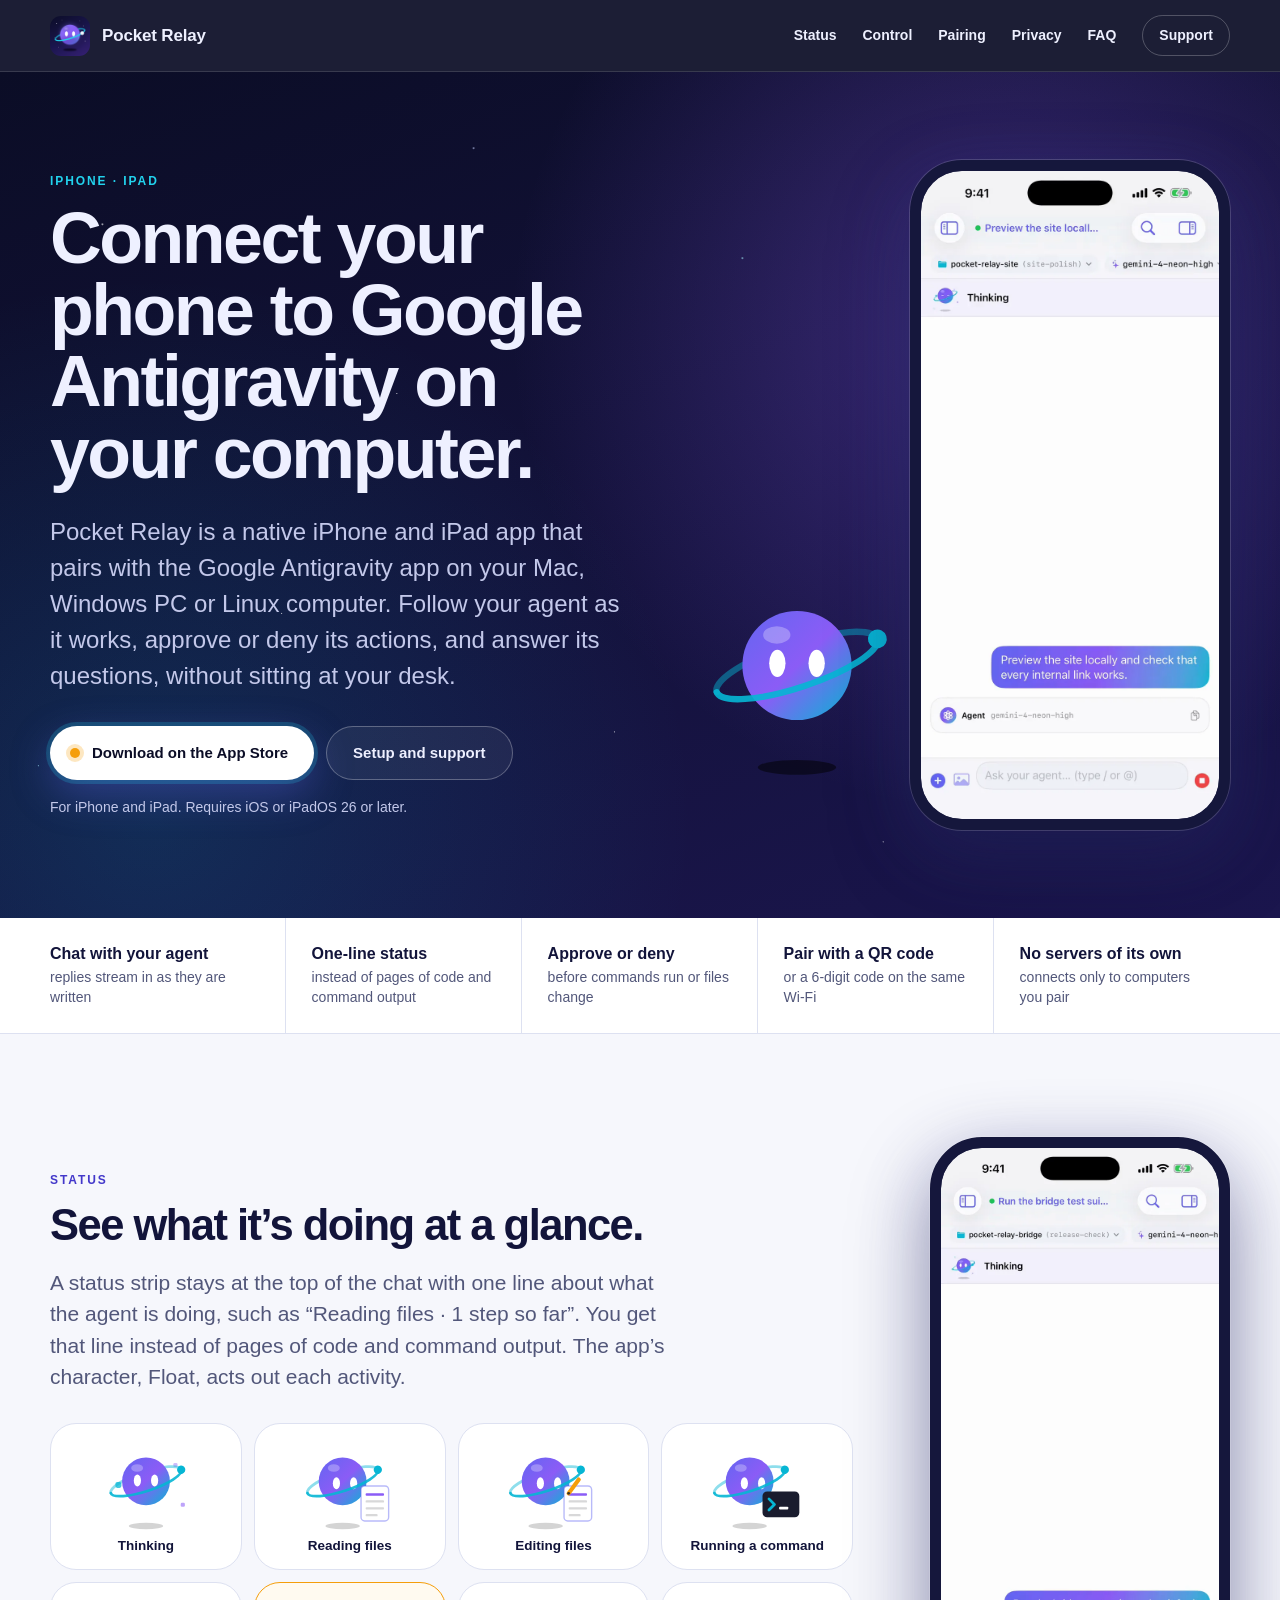
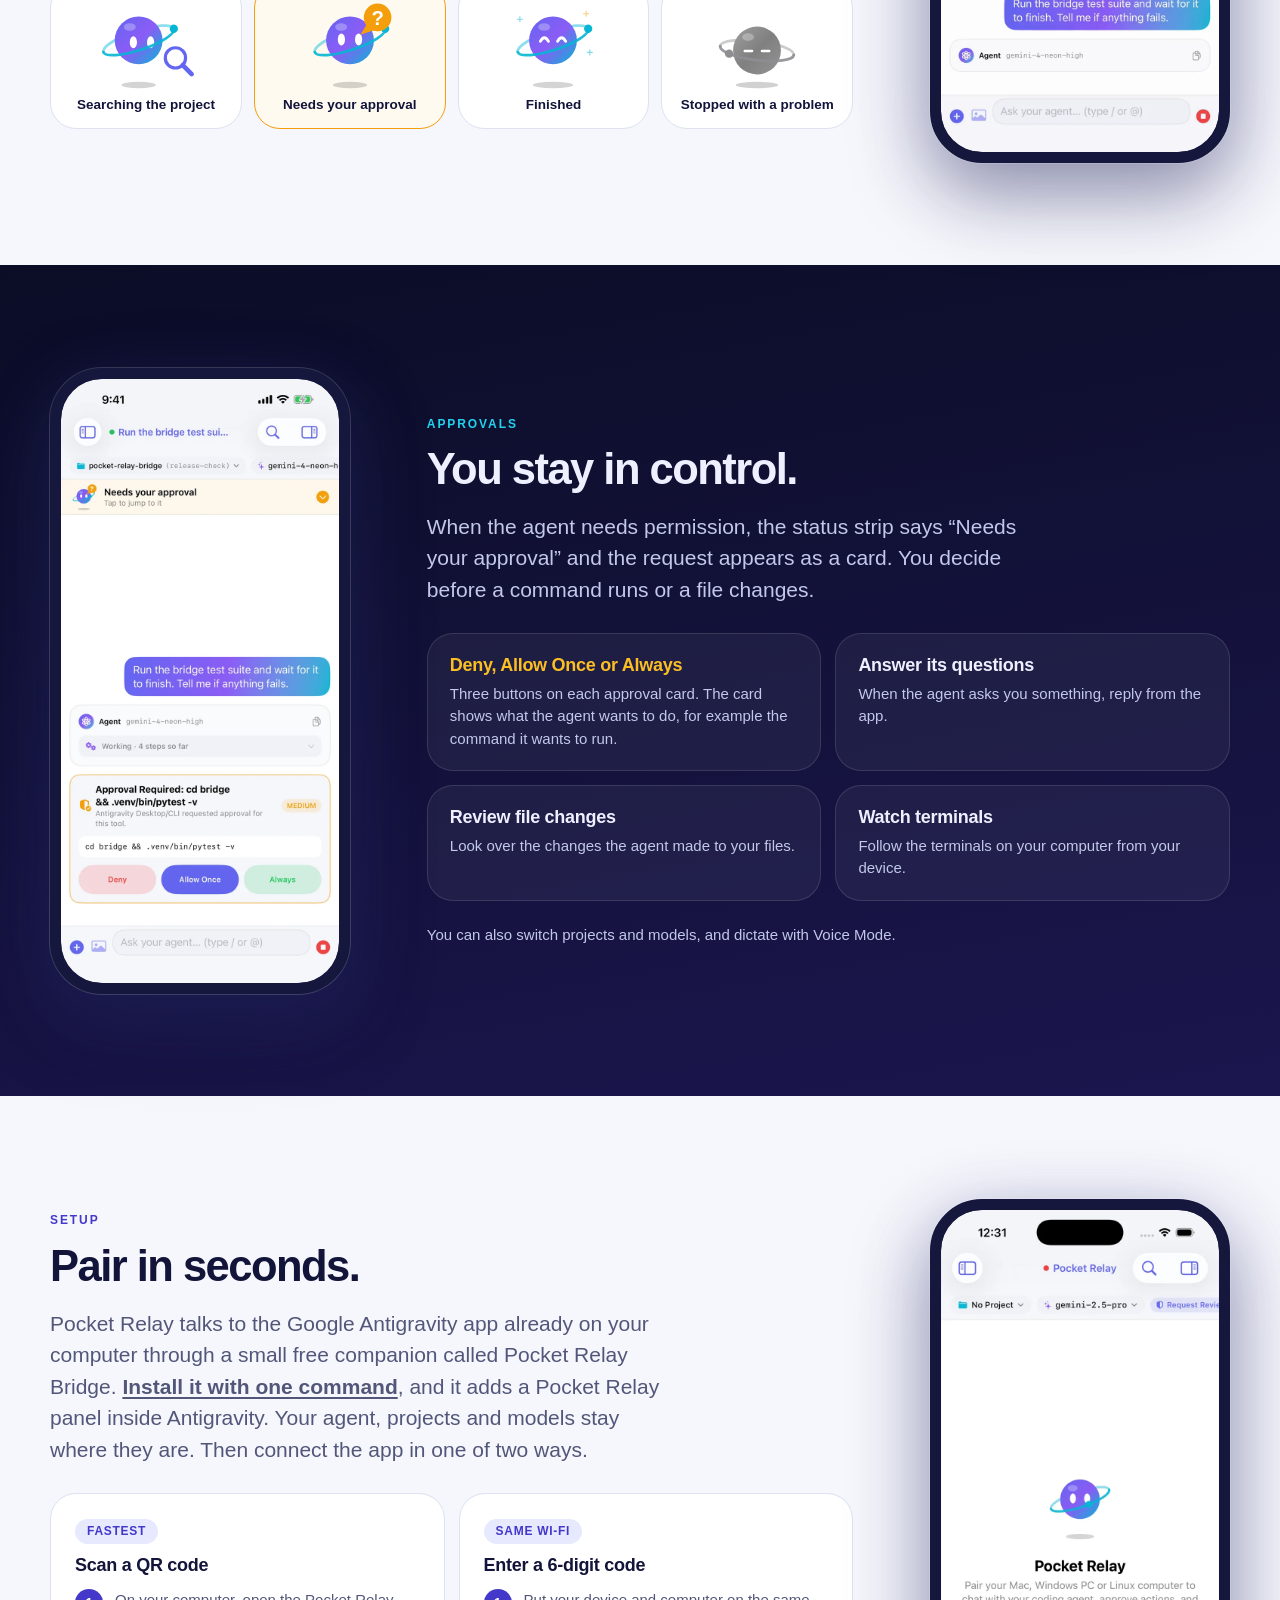
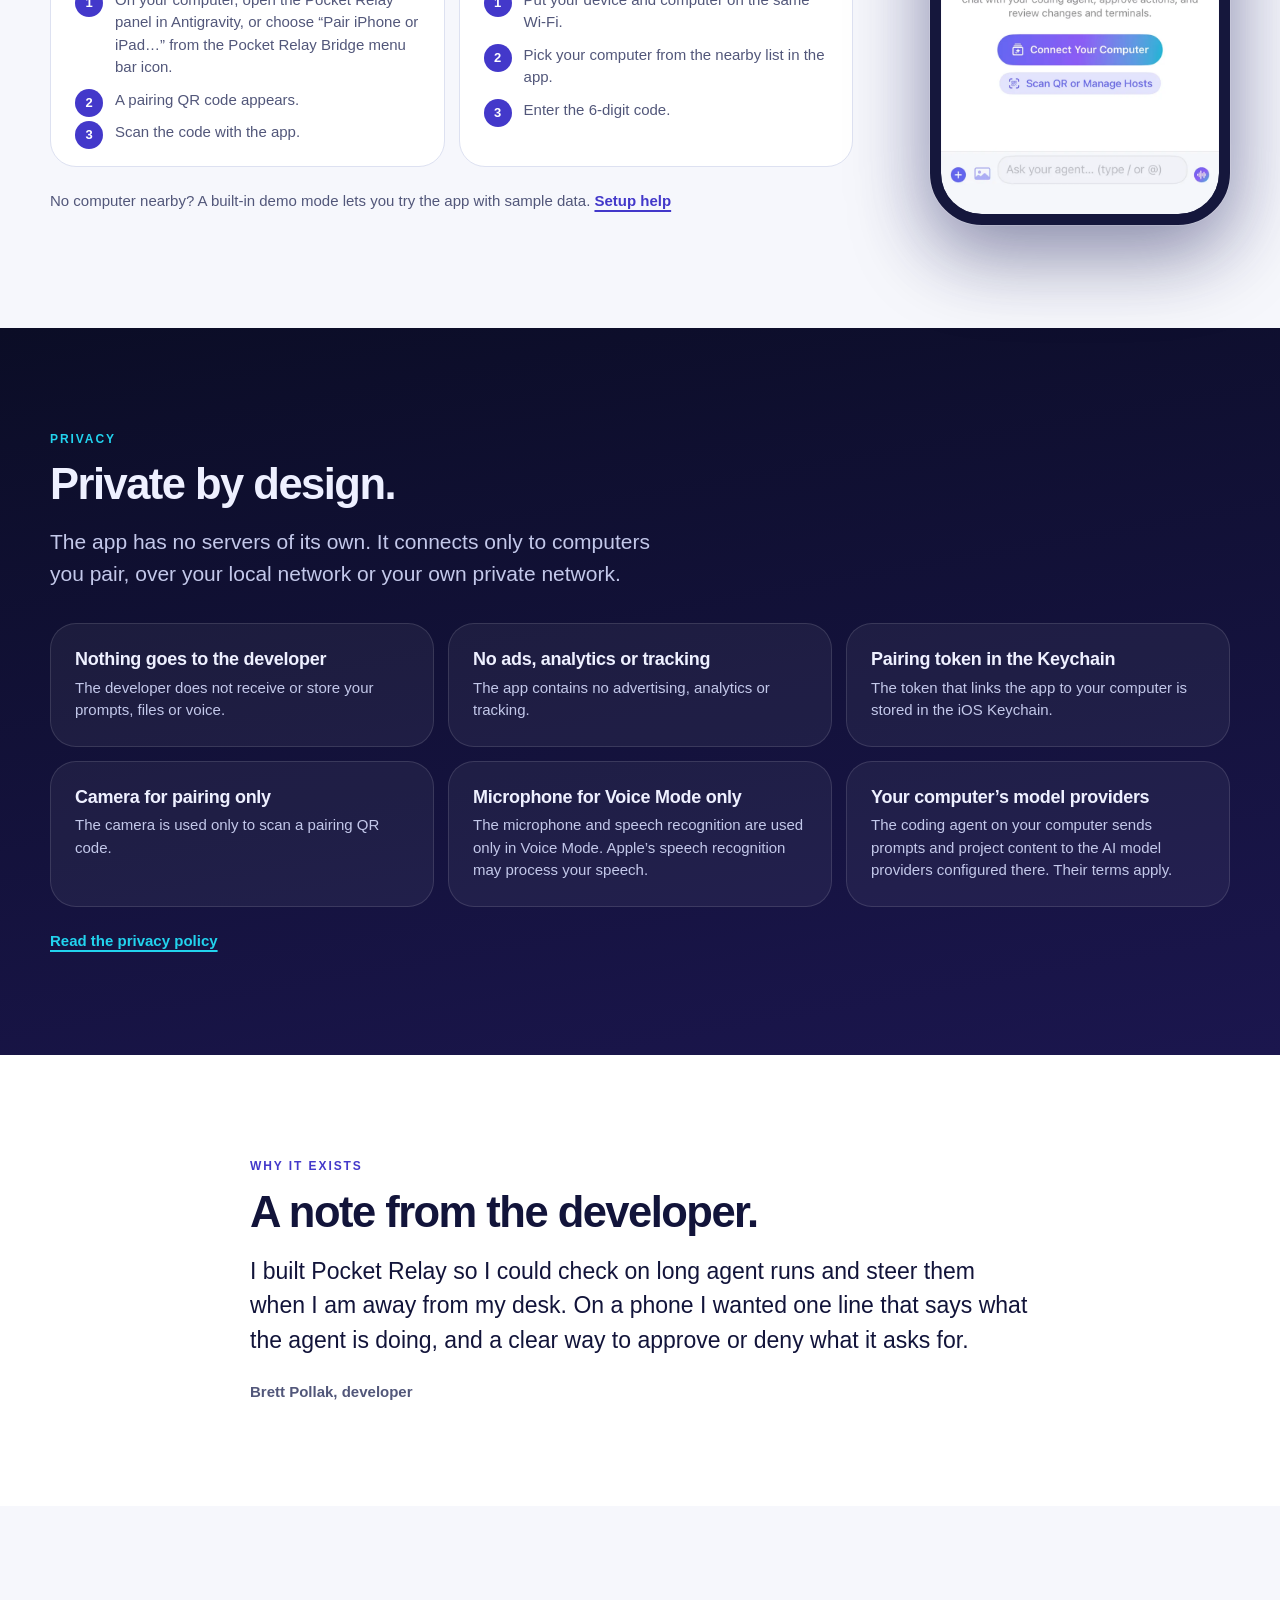
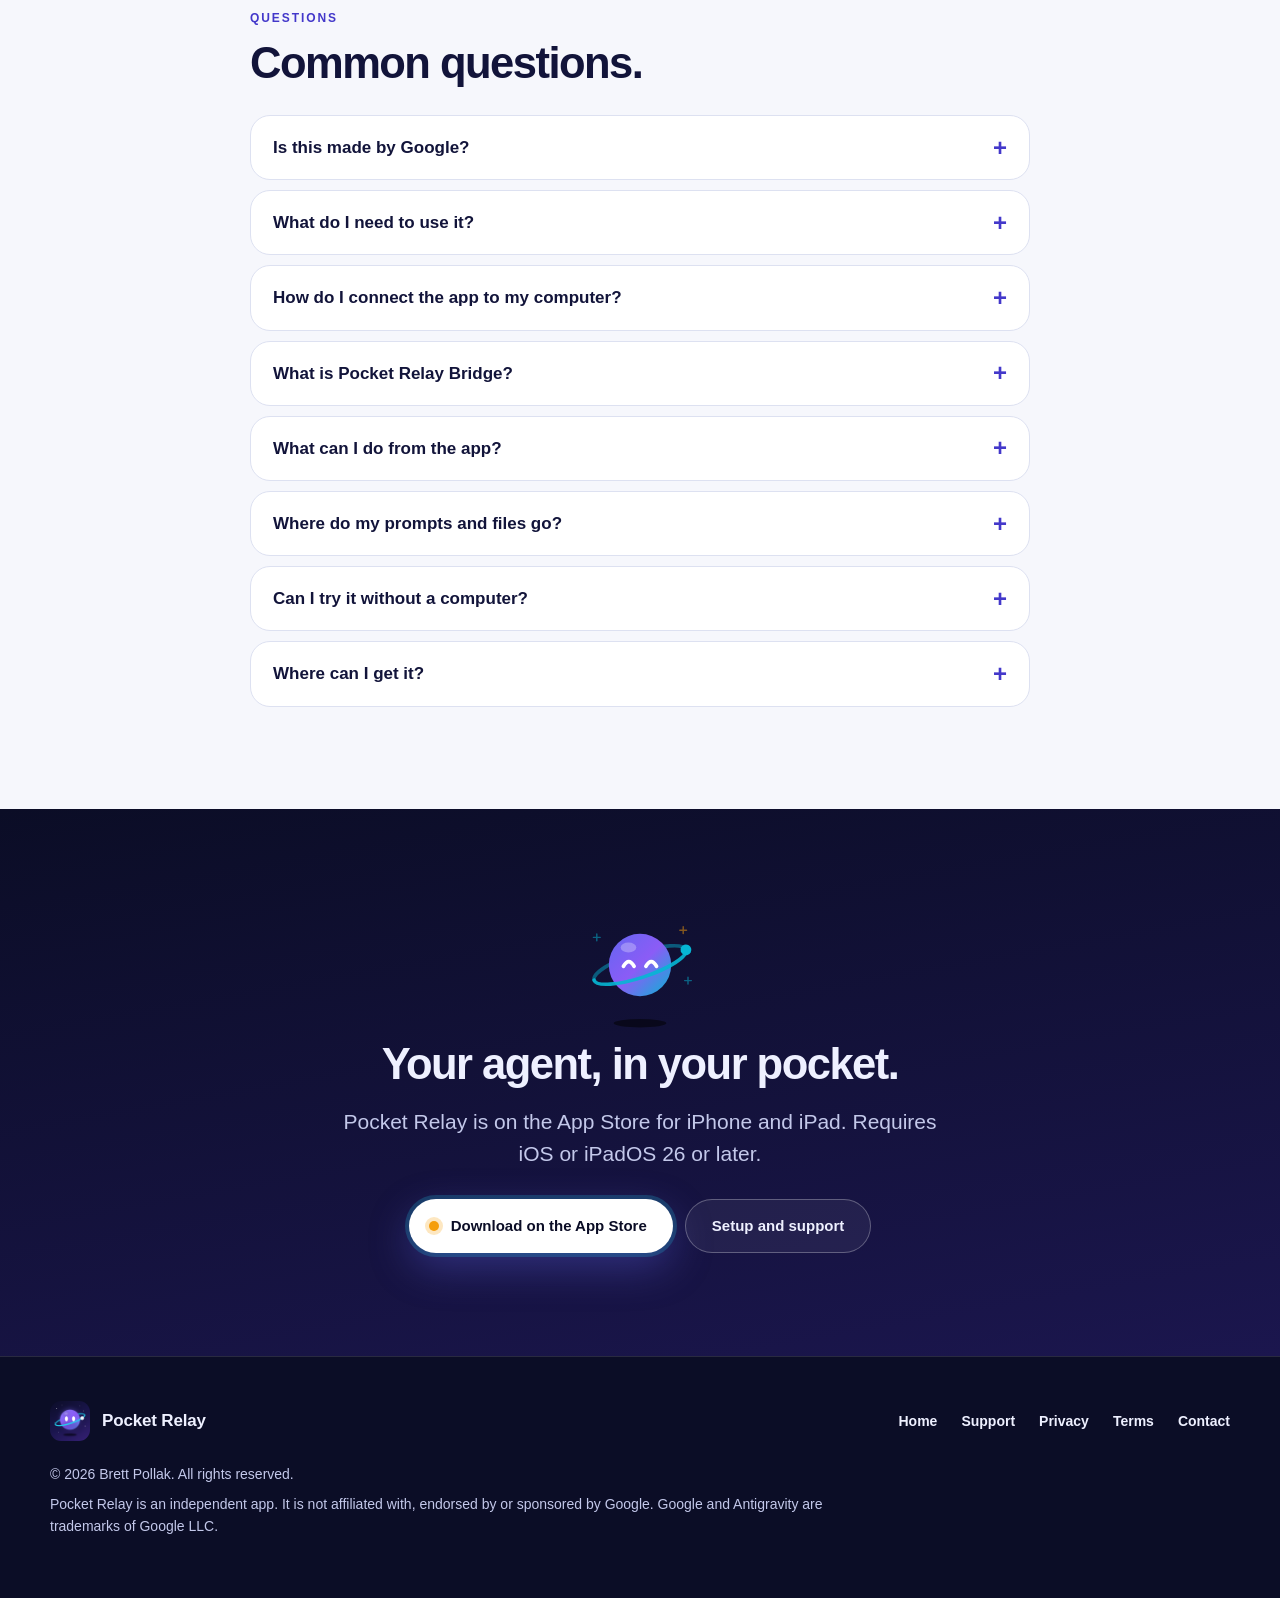
==== index.html @ b4e6fb53 "Show real Pocket Relay sessions in the hero and Status sections Replace the demo-mode screenshots wi" ====
<!DOCTYPE html>
<html lang="en">
  <head>
    <meta charset="utf-8">
    <meta name="viewport" content="width=device-width, initial-scale=1">
    <meta name="theme-color" content="#0b0d26">
    <title>Pocket Relay: follow and steer Google Antigravity from iPhone and iPad</title>
    <meta name="description" content="Pocket Relay connects your iPhone or iPad to Google Antigravity running on your own computer. See what your agent is doing, approve or deny its actions, and answer its questions from anywhere. On the App Store for iPhone and iPad.">
    <meta name="robots" content="index, follow">
    <link rel="icon" type="image/png" sizes="64x64" href="assets/favicon.png">
    <link rel="apple-touch-icon" sizes="180x180" href="assets/apple-touch-icon.png">
    <link rel="stylesheet" href="assets/styles.css?v=video1">

    <!-- SITE BASE URL: https://pocketrelay.app/
         Every absolute URL in this file is inside this block (down to END SITE BASE URL).
         To move the site, replace that base string here and in robots.txt and sitemap.xml. -->
    <link rel="canonical" href="https://pocketrelay.app/">
    <meta property="og:type" content="website">
    <meta property="og:site_name" content="Pocket Relay">
    <meta property="og:title" content="Pocket Relay: follow and steer Google Antigravity from iPhone and iPad">
    <meta property="og:description" content="Pocket Relay connects your iPhone or iPad to Google Antigravity running on your own computer. See what your agent is doing, approve or deny its actions, and answer its questions from anywhere. On the App Store for iPhone and iPad.">
    <meta property="og:url" content="https://pocketrelay.app/">
    <meta property="og:image" content="https://pocketrelay.app/assets/og.png">
    <meta property="og:image:width" content="1200">
    <meta property="og:image:height" content="630">
    <meta property="og:image:alt" content="The Pocket Relay app icon, a round violet character with a cyan ring, beside the name Pocket Relay.">
    <meta name="twitter:card" content="summary_large_image">
    <meta name="twitter:title" content="Pocket Relay: follow and steer Google Antigravity from iPhone and iPad">
    <meta name="twitter:description" content="Pocket Relay connects your iPhone or iPad to Google Antigravity running on your own computer. See what your agent is doing, approve or deny its actions, and answer its questions from anywhere. On the App Store for iPhone and iPad.">
    <meta name="twitter:image" content="https://pocketrelay.app/assets/og.png">
    <meta name="twitter:image:alt" content="The Pocket Relay app icon, a round violet character with a cyan ring, beside the name Pocket Relay.">
    <script type="application/ld+json">
{
  "@context": "https://schema.org",
  "@type": "SoftwareApplication",
  "name": "Pocket Relay",
  "applicationCategory": "DeveloperApplication",
  "operatingSystem": "iOS",
  "description": "A native iPhone and iPad app for following and steering the coding agent running on your own computer. It works with Google Antigravity on a Mac, Windows PC or Linux computer. Pocket Relay is an independent app and is not affiliated with Google.",
  "url": "https://pocketrelay.app/",
  "image": "https://pocketrelay.app/assets/app-icon-1024.png",
  "author": {
    "@type": "Person",
    "name": "Brett Pollak"
  }
}
    </script>
    <script type="application/ld+json">
{
  "@context": "https://schema.org",
  "@type": "FAQPage",
  "mainEntity": [
    {
      "@type": "Question",
      "name": "Is this made by Google?",
      "acceptedAnswer": {
        "@type": "Answer",
        "text": "No. Pocket Relay is an independent app. It is not affiliated with, endorsed by or sponsored by Google. Google and Antigravity are trademarks of Google LLC."
      }
    },
    {
      "@type": "Question",
      "name": "What do I need to use it?",
      "acceptedAnswer": {
        "@type": "Answer",
        "text": "An iPhone or iPad running iOS or iPadOS 26 or later, and a Mac, Windows PC or Linux computer running Google Antigravity with the Pocket Relay Bridge companion. The computer must be on, awake and reachable from your device."
      }
    },
    {
      "@type": "Question",
      "name": "How do I connect the app to my computer?",
      "acceptedAnswer": {
        "@type": "Answer",
        "text": "Scan the QR code shown on your computer, which is the fastest way. Or pick a nearby computer on the same Wi‑Fi and enter a 6‑digit code. Codes last 10 minutes."
      }
    },
    {
      "@type": "Question",
      "name": "What is Pocket Relay Bridge?",
      "acceptedAnswer": {
        "@type": "Answer",
        "text": "A small free companion that runs on your computer so the app can connect to Google Antigravity. You install it with one command from the Support page, and it adds a Pocket Relay panel inside Antigravity."
      }
    },
    {
      "@type": "Question",
      "name": "What can I do from the app?",
      "acceptedAnswer": {
        "@type": "Answer",
        "text": "Chat with your agent and see replies stream in, see a one-line status of what it is doing, approve or deny actions, answer the agent's questions, review file changes, watch terminals, switch projects and models, and dictate with Voice Mode."
      }
    },
    {
      "@type": "Question",
      "name": "Where do my prompts and files go?",
      "acceptedAnswer": {
        "@type": "Answer",
        "text": "The app has no servers of its own. It connects only to computers you pair, over your local network or your own private network. The developer does not receive or store your prompts, files or voice. The coding agent on your computer sends prompts and project content to the AI model providers configured on that computer, and their terms apply."
      }
    },
    {
      "@type": "Question",
      "name": "Can I try it without a computer?",
      "acceptedAnswer": {
        "@type": "Answer",
        "text": "Yes. A built-in demo mode lets you try the app with sample data. Nothing runs on a computer in demo mode."
      }
    },
    {
      "@type": "Question",
      "name": "Where can I get it?",
      "acceptedAnswer": {
        "@type": "Answer",
        "text": "Pocket Relay is on the App Store for iPhone and iPad. It requires iOS or iPadOS 26 or later."
      }
    }
  ]
}
    </script>
    <!-- END SITE BASE URL -->
  </head>
  <body>
    <a class="skip-link" href="#main">Skip to content</a>
    <svg class="visually-hidden" width="0" height="0" aria-hidden="true" focusable="false"><defs><linearGradient id="float-body" x1="0" y1="0" x2="1" y2="1"><stop offset="0" stop-color="#6366f1"/><stop offset="0.5" stop-color="#8b5cf6"/><stop offset="1" stop-color="#06b6d4"/></linearGradient><linearGradient id="float-grey" x1="0" y1="0" x2="1" y2="1"><stop offset="0" stop-color="#9e9e9e"/><stop offset="0.5" stop-color="#808080"/><stop offset="1" stop-color="#949494"/></linearGradient></defs></svg>
    <header class="site-header">
      <a class="brand" href="./" aria-label="Pocket Relay home"><img src="assets/apple-touch-icon.png" width="40" height="40" alt=""><span>Pocket Relay</span></a>
      <nav aria-label="Primary"><a class="nav-anchor" href="#status">Status</a><a class="nav-anchor" href="#control">Control</a><a class="nav-anchor" href="#pairing">Pairing</a><a class="nav-anchor" href="#privacy">Privacy</a><a class="nav-anchor" href="#faq">FAQ</a><a class="nav-pill" href="support/">Support</a></nav>
    </header>

    <main id="main">
      <section class="hero on-dark">
        <div class="shell hero-grid">
          <div class="hero-copy">
            <p class="eyebrow">iPhone · iPad</p>
            <h1>Connect your phone to Google Antigravity on your computer.</h1>
            <p class="lede">Pocket Relay is a native iPhone and iPad app that pairs with the Google Antigravity app on your Mac, Windows PC or Linux computer. Follow your agent as it works, approve or deny its actions, and answer its questions, without sitting at your desk.</p>
            <div class="cta-row"><a class="soon-pill" href="https://apps.apple.com/app/id6837743748">Download on the App Store</a><a class="button ghost" href="support/">Setup and support</a></div><p class="cta-note">For iPhone and iPad. Requires iOS or iPadOS 26 or later.</p>
          </div>
          <div class="hero-visual">
            <div class="hero-float"><svg class="float float--idle" viewBox="0 0 100 100" width="100" height="100" aria-hidden="true" focusable="false"><ellipse class="fl-shadow" cx="50" cy="93.5" rx="22" ry="3.5"/><g class="fl-bob"><g transform="translate(50 45) rotate(-18.33)"><path class="fl-ring fl-ring--far" d="M-40.3 0A40.3 10.4 0 0 1 40.3 0"/><g class="fl-moon fl-moon--far"><g class="fl-mx" transform="translate(40.3 0)"><g class="fl-my"><circle r="4.5"/></g></g></g></g><circle cx="50" cy="45" r="26" fill="url(#float-body)"/><ellipse cx="40.38" cy="30.44" rx="6.5" ry="4.16" fill="#fff" fill-opacity="0.28"/><g class="fl-look"><ellipse class="fl-eye" cx="40.64" cy="43.96" rx="3.9" ry="6.5"/><ellipse class="fl-eye" cx="59.36" cy="43.96" rx="3.9" ry="6.5"/></g><g transform="translate(50 45) rotate(-18.33)"><path class="fl-ring fl-ring--near" d="M40.3 0A40.3 10.4 0 0 1 -40.3 0"/><g class="fl-moon fl-moon--near"><g class="fl-mx" transform="translate(40.3 0)"><g class="fl-my"><circle r="4.5"/></g></g></g></g></g></svg></div>
            <div class="phone"><video class="phone-video" width="736" height="1600" autoplay muted loop playsinline preload="auto" poster="assets/video-hero-poster.webp" aria-label="Pocket Relay on iPhone during a real session. The request Preview the site locally and check that every internal link works is sent to the agent. The status strip changes from Thinking to Running a command to Needs your approval, approval cards for each command are allowed, and the agent finishes with a report that every page and asset returned 200 OK."><source src="assets/video-hero.mp4" type="video/mp4"></video></div>
          </div>
        </div>
      </section>

      <section class="strip" aria-label="What Pocket Relay does">
        <ul class="shell strip-grid">
          <li><strong>Chat with your agent</strong><span>replies stream in as they are written</span></li>
          <li><strong>One-line status</strong><span>instead of pages of code and command output</span></li>
          <li><strong>Approve or deny</strong><span>before commands run or files change</span></li>
          <li><strong>Pair with a QR code</strong><span>or a 6‑digit code on the same Wi‑Fi</span></li>
          <li><strong>No servers of its own</strong><span>connects only to computers you pair</span></li>
        </ul>
      </section>

      <section id="status" class="band light">
        <div class="shell feature-grid">
          <div class="feature-copy">
            <p class="eyebrow">Status</p>
            <h2>See what it’s doing at a glance.</h2>
            <p class="lede">A status strip stays at the top of the chat with one line about what the agent is doing, such as “Reading files · 1 step so far”. You get that line instead of pages of code and command output. The app’s character, Float, acts out each activity.</p>
            <ul class="poses" aria-label="What Float shows for each activity"><li><svg class="float float--thinking" viewBox="0 0 100 100" width="100" height="100" aria-hidden="true" focusable="false"><ellipse class="fl-shadow" cx="50" cy="93.5" rx="22" ry="3.5"/><rect class="fl-bit" x="6.75" y="88.75" width="6.5" height="6.5" rx="1.95" fill="#06b6d4" opacity="0" transform="translate(0 -0)" style="animation-delay:-0s"/><rect class="fl-bit" x="87.75" y="89.75" width="4.5" height="4.5" rx="1.35" fill="#8b5cf6" opacity="0.56" transform="translate(0 -21.6)" style="animation-delay:-0.6s"/><rect class="fl-bit" x="16.75" y="88.75" width="6.5" height="6.5" rx="1.95" fill="#06b6d4" opacity="0.74" transform="translate(0 -43.2)" style="animation-delay:-1.2s"/><rect class="fl-bit" x="79.75" y="89.75" width="4.5" height="4.5" rx="1.35" fill="#8b5cf6" opacity="0.42" transform="translate(0 -64.8)" style="animation-delay:-1.8s"/><g class="fl-bob"><g transform="translate(50 45) rotate(-18.33)"><path class="fl-ring fl-ring--far" d="M-40.3 0A40.3 10.4 0 0 1 40.3 0"/><g class="fl-moon fl-moon--far"><g class="fl-mx" transform="translate(40.3 0)"><g class="fl-my"><circle r="4.5"/></g></g></g></g><circle cx="50" cy="45" r="26" fill="url(#float-body)"/><ellipse cx="40.38" cy="30.44" rx="6.5" ry="4.16" fill="#fff" fill-opacity="0.28"/><g class="fl-look"><ellipse class="fl-eye" cx="40.64" cy="43.96" rx="3.9" ry="6.5"/><ellipse class="fl-eye" cx="59.36" cy="43.96" rx="3.9" ry="6.5"/></g><g transform="translate(50 45) rotate(-18.33)"><path class="fl-ring fl-ring--near" d="M40.3 0A40.3 10.4 0 0 1 -40.3 0"/><g class="fl-moon fl-moon--near"><g class="fl-mx" transform="translate(40.3 0)"><g class="fl-my"><circle r="4.5"/></g></g></g></g></g></svg><span>Thinking</span></li><li><svg class="float float--reading" viewBox="0 0 100 100" width="100" height="100" aria-hidden="true" focusable="false"><ellipse class="fl-shadow" cx="42" cy="93.5" rx="22" ry="3.5"/><g class="fl-bob"><g transform="translate(42 45) rotate(-18.33)"><path class="fl-ring fl-ring--far" d="M-40.3 0A40.3 10.4 0 0 1 40.3 0"/><g class="fl-moon fl-moon--far"><g class="fl-mx" transform="translate(40.3 0)"><g class="fl-my"><circle r="4.5"/></g></g></g></g><circle cx="42" cy="45" r="26" fill="url(#float-body)"/><ellipse cx="32.38" cy="30.44" rx="6.5" ry="4.16" fill="#fff" fill-opacity="0.28"/><g class="fl-look" transform="translate(2.6 0)"><ellipse class="fl-eye" cx="32.64" cy="47.08" rx="3.9" ry="6.5"/><ellipse class="fl-eye" cx="51.36" cy="47.08" rx="3.9" ry="6.5"/></g><g transform="translate(42 45) rotate(-18.33)"><path class="fl-ring fl-ring--near" d="M40.3 0A40.3 10.4 0 0 1 -40.3 0"/><g class="fl-moon fl-moon--near"><g class="fl-mx" transform="translate(40.3 0)"><g class="fl-my"><circle r="4.5"/></g></g></g></g></g><g class="fl-prop"><rect x="62" y="50" width="30" height="38" rx="4" fill="#fff" stroke="#6366f1" stroke-opacity="0.45" stroke-width="1.5"/><rect class="fl-line fl-line--first" x="67" y="58" width="20" height="2.5" rx="1" style="animation-delay:0s"/><rect class="fl-line" x="67" y="65.5" width="20" height="2.5" rx="1" style="animation-delay:0.45s"/><rect class="fl-line" x="67" y="73" width="20" height="2.5" rx="1" style="animation-delay:0.91s"/><rect class="fl-line" x="67" y="80.5" width="13" height="2.5" rx="1" style="animation-delay:1.36s"/></g></svg><span>Reading files</span></li><li><svg class="float float--editing" viewBox="0 0 100 100" width="100" height="100" aria-hidden="true" focusable="false"><ellipse class="fl-shadow" cx="42" cy="93.5" rx="22" ry="3.5"/><g class="fl-bob"><g transform="translate(42 45) rotate(-18.33)"><path class="fl-ring fl-ring--far" d="M-40.3 0A40.3 10.4 0 0 1 40.3 0"/><g class="fl-moon fl-moon--far"><g class="fl-mx" transform="translate(40.3 0)"><g class="fl-my"><circle r="4.5"/></g></g></g></g><circle cx="42" cy="45" r="26" fill="url(#float-body)"/><ellipse cx="32.38" cy="30.44" rx="6.5" ry="4.16" fill="#fff" fill-opacity="0.28"/><g class="fl-look" transform="translate(3.64 0)"><ellipse class="fl-eye" cx="32.64" cy="47.08" rx="3.9" ry="6.5"/><ellipse class="fl-eye" cx="51.36" cy="47.08" rx="3.9" ry="6.5"/></g><g transform="translate(42 45) rotate(-18.33)"><path class="fl-ring fl-ring--near" d="M40.3 0A40.3 10.4 0 0 1 -40.3 0"/><g class="fl-moon fl-moon--near"><g class="fl-mx" transform="translate(40.3 0)"><g class="fl-my"><circle r="4.5"/></g></g></g></g></g><g class="fl-prop"><rect x="62" y="50" width="30" height="38" rx="4" fill="#fff" stroke="#6366f1" stroke-opacity="0.45" stroke-width="1.5"/><rect class="fl-line fl-line--first" x="67" y="58" width="20" height="2.5" rx="1" style="animation-delay:0s"/><rect class="fl-line" x="67" y="65.5" width="20" height="2.5" rx="1" style="animation-delay:0.45s"/><rect class="fl-line" x="67" y="73" width="20" height="2.5" rx="1" style="animation-delay:0.91s"/><rect class="fl-line" x="67" y="80.5" width="13" height="2.5" rx="1" style="animation-delay:1.36s"/><g class="fl-pen-y"><g class="fl-pen-x"><path d="M67 58L78 43" fill="none" stroke="#f59e0b" stroke-width="4.5" stroke-linecap="round"/><circle cx="67" cy="58" r="1.5" fill="#333"/></g></g></g></svg><span>Editing files</span></li><li><svg class="float float--command" viewBox="0 0 100 100" width="100" height="100" aria-hidden="true" focusable="false"><ellipse class="fl-shadow" cx="42" cy="93.5" rx="22" ry="3.5"/><g class="fl-bob"><g transform="translate(42 45) rotate(-18.33)"><path class="fl-ring fl-ring--far" d="M-40.3 0A40.3 10.4 0 0 1 40.3 0"/><g class="fl-moon fl-moon--far"><g class="fl-mx" transform="translate(40.3 0)"><g class="fl-my"><circle r="4.5"/></g></g></g></g><circle cx="42" cy="45" r="26" fill="url(#float-body)"/><ellipse cx="32.38" cy="30.44" rx="6.5" ry="4.16" fill="#fff" fill-opacity="0.28"/><g class="fl-look" transform="translate(3.64 0)"><ellipse class="fl-eye" cx="32.64" cy="47.08" rx="3.9" ry="6.5"/><ellipse class="fl-eye" cx="51.36" cy="47.08" rx="3.9" ry="6.5"/></g><g transform="translate(42 45) rotate(-18.33)"><path class="fl-ring fl-ring--near" d="M40.3 0A40.3 10.4 0 0 1 -40.3 0"/><g class="fl-moon fl-moon--near"><g class="fl-mx" transform="translate(40.3 0)"><g class="fl-my"><circle r="4.5"/></g></g></g></g></g><g class="fl-prop"><rect x="56" y="56" width="40" height="28" rx="5" fill="#1a1c2e"/><path d="M63 64L69 70L63 76" fill="none" stroke="#06b6d4" stroke-width="3" stroke-linecap="round" stroke-linejoin="round"/><rect class="fl-cursor" x="74" y="72.5" width="10" height="3" rx="1" fill="#fff"/></g></svg><span>Running a command</span></li><li><svg class="float float--searching" viewBox="0 0 100 100" width="100" height="100" aria-hidden="true" focusable="false"><ellipse class="fl-shadow" cx="42" cy="93.5" rx="22" ry="3.5"/><g class="fl-bob"><g transform="translate(42 45) rotate(-18.33)"><path class="fl-ring fl-ring--far" d="M-40.3 0A40.3 10.4 0 0 1 40.3 0"/><g class="fl-moon fl-moon--far"><g class="fl-mx" transform="translate(40.3 0)"><g class="fl-my"><circle r="4.5"/></g></g></g></g><circle cx="42" cy="45" r="26" fill="url(#float-body)"/><ellipse cx="32.38" cy="30.44" rx="6.5" ry="4.16" fill="#fff" fill-opacity="0.28"/><g class="fl-look" transform="translate(3.64 0)"><ellipse class="fl-eye" cx="32.64" cy="47.08" rx="3.9" ry="6.5"/><ellipse class="fl-eye" cx="51.36" cy="47.08" rx="3.9" ry="6.5"/></g><g transform="translate(42 45) rotate(-18.33)"><path class="fl-ring fl-ring--near" d="M40.3 0A40.3 10.4 0 0 1 -40.3 0"/><g class="fl-moon fl-moon--near"><g class="fl-mx" transform="translate(40.3 0)"><g class="fl-my"><circle r="4.5"/></g></g></g></g></g><g transform="translate(76 64)"><g class="fl-sx" transform="translate(6 0)"><g class="fl-sy"><circle r="11" fill="#fff" fill-opacity="0.75" stroke="#6366f1" stroke-width="3.5"/><path d="M7.92 7.92L17.6 17.6" fill="none" stroke="#6366f1" stroke-width="5" stroke-linecap="round"/></g></g></g></svg><span>Searching the project</span></li><li class="needs-you"><svg class="float float--waiting" viewBox="0 0 100 100" width="100" height="100" aria-hidden="true" focusable="false"><ellipse class="fl-shadow" cx="50" cy="93.5" rx="22" ry="3.5"/><g class="fl-bob"><g transform="translate(50 45) rotate(-18.33)"><path class="fl-ring fl-ring--far" d="M-40.3 0A40.3 10.4 0 0 1 40.3 0"/><g class="fl-moon fl-moon--far"><g class="fl-mx" transform="translate(40.3 0)"><g class="fl-my"><circle r="4.5"/></g></g></g></g><circle cx="50" cy="45" r="26" fill="url(#float-body)"/><ellipse cx="40.38" cy="30.44" rx="6.5" ry="4.16" fill="#fff" fill-opacity="0.28"/><g class="fl-look"><ellipse class="fl-eye" cx="40.64" cy="43.96" rx="3.9" ry="6.5"/><ellipse class="fl-eye" cx="59.36" cy="43.96" rx="3.9" ry="6.5"/></g><g transform="translate(50 45) rotate(-18.33)"><path class="fl-ring fl-ring--near" d="M40.3 0A40.3 10.4 0 0 1 -40.3 0"/><g class="fl-moon fl-moon--near"><g class="fl-mx" transform="translate(40.3 0)"><g class="fl-my"><circle r="4.5"/></g></g></g></g></g><g class="fl-ask"><circle cx="80" cy="20" r="15" fill="#f59e0b"/><path d="M68.75 26.75L61.25 38.75L77.75 33.5Z" fill="#f59e0b"/><text x="80" y="20.5" text-anchor="middle" dominant-baseline="central">?</text></g></svg><span>Needs your approval</span></li><li><svg class="float float--done" viewBox="0 0 100 100" width="100" height="100" aria-hidden="true" focusable="false"><ellipse class="fl-shadow" cx="50" cy="93.5" rx="22" ry="3.5"/><g class="fl-bob"><g transform="translate(50 45) rotate(-18.33)"><path class="fl-ring fl-ring--far" d="M-40.3 0A40.3 10.4 0 0 1 40.3 0"/><g class="fl-moon fl-moon--far"><g class="fl-mx" transform="translate(40.3 0)"><g class="fl-my"><circle r="4.5"/></g></g></g></g><circle cx="50" cy="45" r="26" fill="url(#float-body)"/><ellipse cx="40.38" cy="30.44" rx="6.5" ry="4.16" fill="#fff" fill-opacity="0.28"/><path class="fl-eye-line" stroke-width="3.12" d="M36.22 46.04Q40.64 38.24 45.06 46.04"/><path class="fl-eye-line" stroke-width="3.12" d="M54.94 46.04Q59.36 38.24 63.78 46.04"/><g transform="translate(50 45) rotate(-18.33)"><path class="fl-ring fl-ring--near" d="M40.3 0A40.3 10.4 0 0 1 -40.3 0"/><g class="fl-moon fl-moon--near"><g class="fl-mx" transform="translate(40.3 0)"><g class="fl-my"><circle r="4.5"/></g></g></g></g></g><path class="fl-spark" d="M7 22H21M14 15V29" stroke="#06b6d4" style="transform-origin:14px 22px;animation-delay:-0s"/><path class="fl-spark" d="M79 16H93M86 9V23" stroke="#f59e0b" style="transform-origin:86px 16px;animation-delay:-0.41s"/><path class="fl-spark" d="M83 58H97M90 51V65" stroke="#06b6d4" style="transform-origin:90px 58px;animation-delay:-0.81s"/></svg><span>Finished</span></li><li><svg class="float float--failed" viewBox="0 0 100 100" width="100" height="100" aria-hidden="true" focusable="false"><ellipse class="fl-shadow" cx="50" cy="93.5" rx="22" ry="3.5"/><g class="fl-bob"><g transform="translate(50 56) rotate(6.88)"><path class="fl-ring fl-ring--far" d="M-40.3 0A40.3 10.4 0 0 1 40.3 0"/></g><circle cx="50" cy="56" r="26" fill="url(#float-grey)"/><ellipse cx="40.38" cy="41.44" rx="6.5" ry="4.16" fill="#fff" fill-opacity="0.28"/><path class="fl-eye-line" stroke-width="2.86" d="M36.74 56.52H44.54"/><path class="fl-eye-line" stroke-width="2.86" d="M55.46 56.52H63.26"/><g transform="translate(50 56) rotate(6.88)"><path class="fl-ring fl-ring--near" d="M40.3 0A40.3 10.4 0 0 1 -40.3 0"/><circle class="fl-moon" cx="-29.72" cy="7.02" r="4.5"/></g></g></svg><span>Stopped with a problem</span></li></ul>
          </div>
          <div class="feature-visual">
            <div class="phone"><video class="phone-video" width="736" height="1600" autoplay muted loop playsinline preload="metadata" poster="assets/video-status-poster.webp" aria-label="A real session asking the agent to run the test suite. The status strip at the top moves through Thinking, Needs your approval, Running a command and Finished, and the reply reads All 42 tests passed, nothing failed."><source src="assets/video-status.mp4" type="video/mp4"></video></div>
          </div>
        </div>
      </section>

      <section id="control" class="band dark on-dark">
        <div class="shell feature-grid flip">
          <div class="feature-copy">
            <p class="eyebrow">Approvals</p>
            <h2>You stay in control.</h2>
            <p class="lede">When the agent needs permission, the status strip says “Needs your approval” and the request appears as a card. You decide before a command runs or a file changes.</p>
            <div class="points">
              <div class="needs-you"><h3>Deny, Allow Once or Always</h3><p>Three buttons on each approval card. The card shows what the agent wants to do, for example the command it wants to run.</p></div>
              <div><h3>Answer its questions</h3><p>When the agent asks you something, reply from the app.</p></div>
              <div><h3>Review file changes</h3><p>Look over the changes the agent made to your files.</p></div>
              <div><h3>Watch terminals</h3><p>Follow the terminals on your computer from your device.</p></div>
            </div>
            <p class="aside-note">You can also switch projects and models, and dictate with Voice Mode.</p>
          </div>
          <div class="feature-visual">
            <div class="phone"><picture><source type="image/webp" srcset="assets/screen-approval-real.webp"><img src="assets/screen-approval-real.png" width="736" height="1600" loading="lazy" decoding="async" alt="Pocket Relay chat screen during a real test run. The status strip reads Needs your approval, Tap to jump to it. An approval card shows the command cd bridge and .venv/bin/pytest -v with three buttons: Deny, Allow Once and Always."></picture></div>
          </div>
        </div>
      </section>

      <section id="pairing" class="band light">
        <div class="shell feature-grid">
          <div class="feature-copy">
            <p class="eyebrow">Setup</p>
            <h2>Pair in seconds.</h2>
            <p class="lede">Pocket Relay talks to the Google Antigravity app already on your computer through a small free companion called Pocket Relay Bridge. <a href="support/#bridge">Install it with one command</a>, and it adds a Pocket Relay panel inside Antigravity. Your agent, projects and models stay where they are. Then connect the app in one of two ways.</p>
            <div class="pair-methods">
              <div>
                <span class="tag">Fastest</span>
                <h3>Scan a QR code</h3>
                <ol class="steps">
                  <li>On your computer, open the Pocket Relay panel in Antigravity, or choose “Pair iPhone or iPad…” from the Pocket Relay Bridge menu bar icon.</li>
                  <li>A pairing QR code appears.</li>
                  <li>Scan the code with the app.</li>
                </ol>
              </div>
              <div>
                <span class="tag">Same Wi‑Fi</span>
                <h3>Enter a 6‑digit code</h3>
                <ol class="steps">
                  <li>Put your device and computer on the same Wi‑Fi.</li>
                  <li>Pick your computer from the nearby list in the app.</li>
                  <li>Enter the 6‑digit code.</li>
                </ol>
              </div>
            </div>
            <p class="aside-note">No computer nearby? A built-in demo mode lets you try the app with sample data. <a class="text-link" href="support/">Setup help</a></p>
          </div>
          <div class="feature-visual">
            <div class="phone"><picture><source type="image/webp" srcset="assets/screen-welcome.webp"><img src="assets/screen-welcome.png" width="736" height="1600" loading="lazy" decoding="async" alt="Pocket Relay welcome screen showing the Float character and the heading Connect Your Computer."></picture></div>
          </div>
        </div>
      </section>

      <section id="privacy" class="band dark on-dark">
        <div class="shell">
          <div class="privacy-head">
            <p class="eyebrow">Privacy</p>
            <h2>Private by design.</h2>
            <p class="lede">The app has no servers of its own. It connects only to computers you pair, over your local network or your own private network.</p>
          </div>
          <div class="privacy-grid">
            <div><h3>Nothing goes to the developer</h3><p>The developer does not receive or store your prompts, files or voice.</p></div>
            <div><h3>No ads, analytics or tracking</h3><p>The app contains no advertising, analytics or tracking.</p></div>
            <div><h3>Pairing token in the Keychain</h3><p>The token that links the app to your computer is stored in the iOS Keychain.</p></div>
            <div><h3>Camera for pairing only</h3><p>The camera is used only to scan a pairing QR code.</p></div>
            <div><h3>Microphone for Voice Mode only</h3><p>The microphone and speech recognition are used only in Voice Mode. Apple’s speech recognition may process your speech.</p></div>
            <div><h3>Your computer’s model providers</h3><p>The coding agent on your computer sends prompts and project content to the AI model providers configured there. Their terms apply.</p></div>
          </div>
          <p class="aside-note"><a class="text-link" href="privacy/">Read the privacy policy</a></p>
        </div>
      </section>

      <section id="why" class="band white">
        <div class="shell narrow why">
          <p class="eyebrow">Why it exists</p>
          <h2>A note from the developer.</h2>
          <p class="note">I built Pocket Relay so I could check on long agent runs and steer them when I am away from my desk. On a phone I wanted one line that says what the agent is doing, and a clear way to approve or deny what it asks for.</p>
          <p class="signature">Brett Pollak, developer</p>
        </div>
      </section>

      <section id="faq" class="band light">
        <div class="shell narrow">
          <p class="eyebrow">Questions</p>
          <h2>Common questions.</h2>
          <div class="faq-list"><details><summary>Is this made by Google?</summary><p>No. Pocket Relay is an independent app. It is not affiliated with, endorsed by or sponsored by Google. Google and Antigravity are trademarks of Google LLC.</p></details><details><summary>What do I need to use it?</summary><p>An iPhone or iPad running iOS or iPadOS 26 or later, and a Mac, Windows PC or Linux computer running Google Antigravity with the Pocket Relay Bridge companion. The computer must be on, awake and reachable from your device.</p></details><details><summary>How do I connect the app to my computer?</summary><p>Scan the QR code shown on your computer, which is the fastest way. Or pick a nearby computer on the same Wi‑Fi and enter a 6‑digit code. Codes last 10 minutes.</p></details><details><summary>What is Pocket Relay Bridge?</summary><p>A small free companion that runs on your computer so the app can connect to Google Antigravity. You <a href="support/#bridge">install it with one command</a>, and it adds a Pocket Relay panel inside Antigravity.</p></details><details><summary>What can I do from the app?</summary><p>Chat with your agent and see replies stream in, see a one-line status of what it is doing, approve or deny actions, answer the agent&#x27;s questions, review file changes, watch terminals, switch projects and models, and dictate with Voice Mode.</p></details><details><summary>Where do my prompts and files go?</summary><p>The app has no servers of its own. It connects only to computers you pair, over your local network or your own private network. The developer does not receive or store your prompts, files or voice. The coding agent on your computer sends prompts and project content to the AI model providers configured on that computer, and their terms apply.</p></details><details><summary>Can I try it without a computer?</summary><p>Yes. A built-in demo mode lets you try the app with sample data. Nothing runs on a computer in demo mode.</p></details><details><summary>Where can I get it?</summary><p>Pocket Relay is on the App Store for iPhone and iPad. It requires iOS or iPadOS 26 or later.</p></details></div>
        </div>
      </section>

      <section class="band dark on-dark closing">
        <div class="shell">
          <div class="closing-float"><svg class="float float--done" viewBox="0 0 100 100" width="100" height="100" aria-hidden="true" focusable="false"><ellipse class="fl-shadow" cx="50" cy="93.5" rx="22" ry="3.5"/><g class="fl-bob"><g transform="translate(50 45) rotate(-18.33)"><path class="fl-ring fl-ring--far" d="M-40.3 0A40.3 10.4 0 0 1 40.3 0"/><g class="fl-moon fl-moon--far"><g class="fl-mx" transform="translate(40.3 0)"><g class="fl-my"><circle r="4.5"/></g></g></g></g><circle cx="50" cy="45" r="26" fill="url(#float-body)"/><ellipse cx="40.38" cy="30.44" rx="6.5" ry="4.16" fill="#fff" fill-opacity="0.28"/><path class="fl-eye-line" stroke-width="3.12" d="M36.22 46.04Q40.64 38.24 45.06 46.04"/><path class="fl-eye-line" stroke-width="3.12" d="M54.94 46.04Q59.36 38.24 63.78 46.04"/><g transform="translate(50 45) rotate(-18.33)"><path class="fl-ring fl-ring--near" d="M40.3 0A40.3 10.4 0 0 1 -40.3 0"/><g class="fl-moon fl-moon--near"><g class="fl-mx" transform="translate(40.3 0)"><g class="fl-my"><circle r="4.5"/></g></g></g></g></g><path class="fl-spark" d="M7 22H21M14 15V29" stroke="#06b6d4" style="transform-origin:14px 22px;animation-delay:-0s"/><path class="fl-spark" d="M79 16H93M86 9V23" stroke="#f59e0b" style="transform-origin:86px 16px;animation-delay:-0.41s"/><path class="fl-spark" d="M83 58H97M90 51V65" stroke="#06b6d4" style="transform-origin:90px 58px;animation-delay:-0.81s"/></svg></div>
          <h2>Your agent, in your pocket.</h2>
          <p class="lede">Pocket Relay is on the App Store for iPhone and iPad. Requires iOS or iPadOS 26 or later.</p>
          <div class="cta-row"><a class="soon-pill" href="https://apps.apple.com/app/id6837743748">Download on the App Store</a><a class="button ghost" href="support/">Setup and support</a></div>
        </div>
      </section>
    </main>
    <footer class="site-footer">
      <div class="shell">
        <div class="footer-top">
          <a class="brand" href="./" aria-label="Pocket Relay home"><img src="assets/apple-touch-icon.png" width="40" height="40" alt="" loading="lazy"><span>Pocket Relay</span></a>
          <nav aria-label="Footer"><a href="./">Home</a><a href="support/">Support</a><a href="privacy/">Privacy</a><a href="terms/">Terms</a><a href="mailto:brettcpollak@gmail.com">Contact</a></nav>
        </div>
        <p>&copy; 2026 Brett Pollak. All rights reserved.</p>
        <p>Pocket Relay is an independent app. It is not affiliated with, endorsed by or sponsored by Google. Google and Antigravity are trademarks of Google LLC.</p>
      </div>
    </footer>
    <script>
      (function () {
        if (!window.matchMedia || !window.matchMedia("(prefers-reduced-motion: reduce)").matches) return;
        document.querySelectorAll("video.phone-video").forEach(function (v) {
          v.removeAttribute("autoplay"); v.pause(); v.controls = true;
        });
      })();
    </script>
  </body>
</html>
---- assets/styles.css ----
/* Pocket Relay site. Plain CSS, no build step. */
:root {
  color-scheme: light;
  --night: #0b0d26;
  --night-2: #1b164e;
  --indigo: #6366f1;
  --indigo-deep: #4338ca;
  --violet: #8b5cf6;
  --cyan: #06b6d4;
  --cyan-bright: #22d3ee;
  --amber: #f59e0b;
  --amber-deep: #92510a;
  --mist: #f6f7fc;
  --white: #ffffff;
  --ink: #12143a;
  --muted: #52577a;
  --on-dark: #eef0ff;
  --on-dark-soft: #c3c8ea;
  --line: #dde1f1;
  --line-dark: rgba(255, 255, 255, 0.12);
  --radius: 26px;
  --shell: min(1180px, calc(100% - 40px));
  --shadow: 0 24px 70px rgba(18, 20, 58, 0.14);
}

* { box-sizing: border-box; }

html { scroll-behavior: smooth; -webkit-text-size-adjust: 100%; }

body {
  margin: 0;
  overflow-x: clip;
  background: var(--mist);
  color: var(--ink);
  font-family: ui-sans-serif, -apple-system, BlinkMacSystemFont, "Segoe UI", Roboto, sans-serif;
  font-size: 17px;
  line-height: 1.6;
  -webkit-font-smoothing: antialiased;
}

img, picture { display: block; max-width: 100%; }
img { height: auto; }

a { color: inherit; text-decoration-thickness: 1.5px; text-underline-offset: 4px; }

a:focus-visible,
summary:focus-visible {
  outline: 3px solid var(--amber);
  outline-offset: 4px;
  border-radius: 6px;
}

h1, h2, h3, p, ul, ol { margin-top: 0; }

.shell { width: var(--shell); margin-inline: auto; }

.skip-link {
  position: fixed;
  left: 16px;
  top: -80px;
  z-index: 100;
  padding: 10px 18px;
  border-radius: 999px;
  background: var(--cyan-bright);
  color: var(--night);
  font-weight: 900;
}
.skip-link:focus { top: 16px; }

.visually-hidden {
  position: absolute;
  width: 1px;
  height: 1px;
  overflow: hidden;
  clip-path: inset(50%);
  white-space: nowrap;
}

/* Header */
.site-header {
  position: sticky;
  top: 0;
  z-index: 20;
  display: flex;
  align-items: center;
  justify-content: space-between;
  gap: 20px;
  min-height: 72px;
  padding: 10px max(20px, calc((100vw - 1180px) / 2));
  border-bottom: 1px solid var(--line-dark);
  background: rgba(11, 13, 38, 0.93);
  color: var(--on-dark);
  -webkit-backdrop-filter: blur(18px);
  backdrop-filter: blur(18px);
}

.brand {
  display: inline-flex;
  align-items: center;
  gap: 12px;
  font-size: 17px;
  font-weight: 900;
  letter-spacing: -0.01em;
  text-decoration: none;
  white-space: nowrap;
}
.brand img { border-radius: 11px; }

.site-header nav { display: flex; align-items: center; gap: clamp(14px, 2.2vw, 26px); }
.site-header nav a { font-size: 14px; font-weight: 800; text-decoration: none; white-space: nowrap; }
.site-header nav a:hover { color: var(--cyan-bright); }
.site-header nav a.nav-pill {
  padding: 8px 16px;
  border: 1px solid rgba(255, 255, 255, 0.24);
  border-radius: 999px;
}
.site-header nav a.nav-pill:hover { border-color: var(--cyan-bright); }

/* Type */
.eyebrow {
  margin-bottom: 12px;
  color: var(--indigo-deep);
  font-size: 12px;
  font-weight: 900;
  letter-spacing: 0.16em;
  text-transform: uppercase;
}
.on-dark .eyebrow { color: var(--cyan-bright); }

h1 {
  margin-bottom: 24px;
  font-size: clamp(40px, 5.6vw, 74px);
  font-weight: 900;
  line-height: 1;
  letter-spacing: -0.035em;
  text-wrap: balance;
}

h2 {
  margin-bottom: 18px;
  font-size: clamp(30px, 3.4vw, 46px);
  font-weight: 900;
  line-height: 1.08;
  letter-spacing: -0.035em;
  text-wrap: balance;
}

h3 { margin-bottom: 6px; font-size: 18px; line-height: 1.25; letter-spacing: -0.015em; }

.lede { max-width: 620px; color: var(--muted); font-size: clamp(18px, 1.7vw, 21px); line-height: 1.5; }
.on-dark .lede { color: var(--on-dark-soft); }

/* Buttons */
.button {
  display: inline-flex;
  align-items: center;
  justify-content: center;
  min-height: 54px;
  padding: 0 26px;
  border: 1px solid transparent;
  border-radius: 999px;
  font-size: 15px;
  font-weight: 900;
  text-decoration: none;
  transition: transform 160ms ease, border-color 160ms ease, background-color 160ms ease;
}
.button.ghost { border-color: rgba(255, 255, 255, 0.28); background: rgba(255, 255, 255, 0.06); color: var(--on-dark); }
.button.ghost:hover { border-color: var(--cyan-bright); transform: translateY(-1px); }
.button.solid { background: var(--indigo-deep); color: var(--white); }
.button.solid:hover { background: #3730a3; transform: translateY(-1px); }

.soon-pill {
  display: inline-flex;
  align-items: center;
  gap: 12px;
  min-height: 54px;
  padding: 0 26px 0 20px;
  border-radius: 999px;
  background: var(--white);
  color: var(--night);
  font-size: 15px;
  font-weight: 900;
  box-shadow: 0 0 0 4px rgba(34, 211, 238, 0.2), 0 14px 40px rgba(99, 102, 241, 0.35);
  cursor: pointer;
  text-decoration: none;
}
.soon-pill::before {
  content: "";
  width: 10px;
  height: 10px;
  flex: none;
  border-radius: 50%;
  background: var(--amber);
  box-shadow: 0 0 0 4px rgba(245, 158, 11, 0.25);
}

.cta-row { display: flex; flex-wrap: wrap; align-items: center; gap: 12px; }
.cta-note { margin: 16px 0 0; color: var(--on-dark-soft); font-size: 14px; }

/* Hero */
.hero {
  position: relative;
  overflow: hidden;
  background:
    radial-gradient(circle at 78% 30%, rgba(139, 92, 246, 0.34), transparent 42%),
    radial-gradient(circle at 12% 88%, rgba(6, 182, 212, 0.16), transparent 40%),
    linear-gradient(160deg, var(--night) 0%, var(--night-2) 100%);
  color: var(--on-dark);
}

/* A still field of small stars. */
.hero::before {
  content: "";
  position: absolute;
  inset: 0;
  pointer-events: none;
  opacity: 0.7;
  background-image:
    radial-gradient(1.5px 1.5px at 8% 18%, #fff, transparent 100%),
    radial-gradient(1px 1px at 22% 64%, #fff, transparent 100%),
    radial-gradient(1.5px 1.5px at 37% 9%, #c7d2fe, transparent 100%),
    radial-gradient(1px 1px at 48% 78%, #fff, transparent 100%),
    radial-gradient(1.5px 1.5px at 58% 22%, #a5f3fc, transparent 100%),
    radial-gradient(1px 1px at 69% 91%, #fff, transparent 100%),
    radial-gradient(1.5px 1.5px at 83% 12%, #fff, transparent 100%),
    radial-gradient(1px 1px at 94% 55%, #c7d2fe, transparent 100%),
    radial-gradient(1px 1px at 3% 82%, #a5f3fc, transparent 100%),
    radial-gradient(1px 1px at 31% 38%, #fff, transparent 100%);
}

.hero-grid {
  position: relative;
  display: grid;
  grid-template-columns: minmax(0, 1fr) auto;
  align-items: center;
  gap: clamp(32px, 5vw, 72px);
  padding-block: clamp(48px, 7vw, 88px);
}

.hero-copy .lede { margin-bottom: 32px; font-size: clamp(19px, 2vw, 24px); }

.hero-visual { display: flex; align-items: flex-end; gap: 8px; }
.hero-float { width: clamp(150px, 17vw, 210px); margin-bottom: 9%; flex: none; }
.hero-visual .phone { width: clamp(250px, 26vw, 320px); }

/* Phone frame */
.phone {
  overflow: hidden;
  width: min(300px, 100%);
  border: 11px solid #15173c;
  border-radius: 52px;
  background: #15173c;
  box-shadow: 0 0 0 1px rgba(255, 255, 255, 0.16), 0 30px 80px rgba(11, 13, 38, 0.38), 0 20px 70px rgba(99, 102, 241, 0.22);
}
.phone img, .phone video { display: block; width: 100%; height: auto; border-radius: 40px; }

/* Feature strip */
.strip { border-bottom: 1px solid var(--line); background: var(--white); }
.strip-grid { display: grid; grid-template-columns: repeat(5, 1fr); margin-block: 0; padding: 0; list-style: none; }
.strip-grid li { display: grid; align-content: start; gap: 2px; padding: 26px clamp(14px, 2vw, 26px); border-right: 1px solid var(--line); }
.strip-grid li:last-child { border-right: 0; }
.strip-grid li:first-child { padding-left: 0; }
.strip-grid strong { font-size: 16px; line-height: 1.3; }
.strip-grid span { color: var(--muted); font-size: 14px; line-height: 1.45; }

/* Bands */
.band { padding-block: clamp(64px, 8vw, 110px); }
.band.light { background: var(--mist); }
.band.white { background: var(--white); }
.band.dark {
  background: linear-gradient(170deg, var(--night) 0%, var(--night-2) 100%);
  color: var(--on-dark);
}

.feature-grid {
  display: grid;
  grid-template-columns: minmax(0, 1fr) clamp(250px, 26vw, 300px);
  align-items: center;
  gap: clamp(36px, 6vw, 90px);
}
.feature-grid.flip { grid-template-columns: clamp(250px, 26vw, 300px) minmax(0, 1fr); }
.feature-grid.flip .feature-visual { order: -1; }
.feature-visual { justify-self: center; width: 100%; max-width: 300px; }

.points { display: grid; grid-template-columns: repeat(2, minmax(0, 1fr)); gap: 14px; margin-top: 28px; }
.points > div {
  padding: 20px 22px;
  border: 1px solid var(--line);
  border-radius: var(--radius);
  background: var(--white);
}
.points p { margin: 0; color: var(--muted); font-size: 15px; line-height: 1.5; }
.on-dark .points > div { border-color: var(--line-dark); background: rgba(255, 255, 255, 0.05); }
.on-dark .points p { color: var(--on-dark-soft); }
.points .needs-you { border-color: rgba(245, 158, 11, 0.6); }
.points .needs-you h3 { color: #fbbf24; }

.text-link { color: var(--indigo-deep); font-weight: 800; }
.on-dark .text-link { color: var(--cyan-bright); }

/* Float poses */
.poses { display: grid; grid-template-columns: repeat(4, minmax(0, 1fr)); gap: 12px; margin: 30px 0 0; padding: 0; list-style: none; }
.poses li {
  display: grid;
  justify-items: center;
  align-content: start;
  gap: 6px;
  padding: 16px 8px 14px;
  border: 1px solid var(--line);
  border-radius: var(--radius);
  background: var(--white);
  text-align: center;
  font-size: 13.5px;
  font-weight: 800;
  line-height: 1.25;
}
.poses li.needs-you { border-color: var(--amber); background: #fffaf0; }
.poses .float { width: min(92px, 100%); }

/* Pairing */
.pair-methods { display: grid; grid-template-columns: repeat(2, minmax(0, 1fr)); gap: 14px; margin-top: 28px; }
.pair-methods > div { padding: 22px 24px; border: 1px solid var(--line); border-radius: var(--radius); background: var(--white); }
.pair-methods .tag { display: inline-block; margin-bottom: 10px; padding: 3px 12px; border-radius: 999px; background: #e7e9ff; color: var(--indigo-deep); font-size: 12px; font-weight: 900; letter-spacing: 0.06em; text-transform: uppercase; }
.steps { display: grid; gap: 10px; margin: 12px 0 0; padding: 0; list-style: none; counter-reset: step; }
.steps li { position: relative; padding-left: 40px; color: var(--muted); font-size: 15px; line-height: 1.5; counter-increment: step; }
.steps li::before {
  content: counter(step);
  position: absolute;
  left: 0;
  top: 0;
  display: grid;
  place-items: center;
  width: 28px;
  height: 28px;
  border-radius: 50%;
  background: var(--indigo-deep);
  color: var(--white);
  font-size: 13px;
  font-weight: 900;
}
.aside-note { margin: 22px 0 0; color: var(--muted); font-size: 15px; }
.on-dark .aside-note { color: var(--on-dark-soft); }

/* Privacy band */
.privacy-head { max-width: 760px; }
.privacy-grid { display: grid; grid-template-columns: repeat(3, minmax(0, 1fr)); gap: 14px; margin-top: 34px; }
.privacy-grid > div { padding: 24px; border: 1px solid var(--line-dark); border-radius: var(--radius); background: rgba(255, 255, 255, 0.05); }
.privacy-grid p { margin: 0; color: var(--on-dark-soft); font-size: 15px; line-height: 1.5; }

/* Why + FAQ */
.narrow { max-width: 780px; }
.why .note { font-size: clamp(19px, 2vw, 23px); line-height: 1.5; }
.why .signature { margin: 0; color: var(--muted); font-size: 15px; font-weight: 800; }

.faq-list { display: grid; gap: 10px; margin-top: 28px; }
.faq-list details { border: 1px solid var(--line); border-radius: 20px; background: var(--white); }
.faq-list summary {
  display: flex;
  align-items: center;
  justify-content: space-between;
  gap: 16px;
  padding: 18px 22px;
  font-weight: 800;
  cursor: pointer;
  list-style: none;
}
.faq-list summary::-webkit-details-marker { display: none; }
.faq-list summary::after { content: "+"; flex: none; color: var(--indigo-deep); font-size: 24px; font-weight: 700; line-height: 1; }
.faq-list details[open] summary::after { content: "\2212"; }
.faq-list details p { margin: 0; padding: 0 22px 20px; color: var(--muted); }

/* Closing CTA */
.closing { text-align: center; }
.closing .lede { margin-inline: auto; }
.closing .cta-row { justify-content: center; margin-top: 30px; }
.closing-float { width: 120px; margin: 0 auto 10px; }

/* Footer */
.site-footer { padding-block: 44px 52px; border-top: 1px solid var(--line-dark); background: var(--night); color: var(--on-dark-soft); font-size: 14px; }
.footer-top { display: flex; flex-wrap: wrap; align-items: center; justify-content: space-between; gap: 18px; margin-bottom: 22px; }
.site-footer .brand { color: var(--on-dark); }
.site-footer nav { display: flex; flex-wrap: wrap; gap: 8px 24px; }
.site-footer nav a { color: var(--on-dark); font-weight: 800; text-decoration: none; }
.site-footer nav a:hover { color: var(--cyan-bright); }
.site-footer p { max-width: 820px; margin: 0 0 8px; }

/* Subpages */
.page-hero { background: linear-gradient(160deg, var(--night) 0%, var(--night-2) 100%); color: var(--on-dark); padding-block: clamp(44px, 6vw, 76px); }
.page-hero h1 { font-size: clamp(36px, 5vw, 60px); margin-bottom: 16px; }
.page-hero .lede { margin-bottom: 0; }
.page-hero .meta { margin: 14px 0 0; color: var(--on-dark-soft); font-size: 14px; font-weight: 800; }

.prose { max-width: 780px; padding-block: clamp(40px, 6vw, 72px); }
.prose h2 { margin-top: 44px; font-size: clamp(24px, 2.6vw, 32px); letter-spacing: -0.025em; }
.prose h2:first-child { margin-top: 0; }
.prose h3 { margin-top: 26px; }
.prose p, .prose li { color: #33375a; }
.prose a { color: var(--indigo-deep); font-weight: 700; }
.prose ol, .prose ul { padding-left: 24px; }
.prose li { margin-bottom: 8px; }
.callout { margin: 0 0 28px; padding: 20px 24px; border: 1px solid var(--line); border-left: 5px solid var(--indigo); border-radius: 18px; background: var(--white); }
.callout p:last-child { margin-bottom: 0; }

.notfound { display: grid; justify-items: center; gap: 6px; padding-block: clamp(56px, 9vw, 110px); text-align: center; }
.notfound .float { width: 150px; }
.notfound .cta-row { justify-content: center; margin-top: 12px; }

/* ---------------------------------------------------------------
   Float, the app's character. A web port of the app's drawing code:
   same proportions (100-unit box, body radius 26), same timings.
   Base styles are the still pose; motion is added only when the
   visitor has not asked for reduced motion.
   --------------------------------------------------------------- */
.float { display: block; width: 100%; height: auto; overflow: visible; --h: 1.848s; --amp: 5.5px; --orbit: 4.62s; }
.float--thinking { --h: 0.924s; --orbit: 2.31s; }
.float--command, .float--reading, .float--editing, .float--searching { --h: 1.309s; --amp: 3.5px; --orbit: 3.272s; }
.float--waiting { --h: 2.417s; --amp: 3px; --orbit: 6.042s; }
.float--done { --orbit: 1.571s; }
.float--failed { --h: 3.491s; --amp: 1.2px; }

.fl-shadow { fill: #000; fill-opacity: 0.17; transform-box: fill-box; transform-origin: center; transform: scaleX(0.85); }
.on-dark .fl-shadow { fill-opacity: 0.5; }
.float--done .fl-shadow { transform: none; }
.float--failed .fl-shadow { transform: scaleX(1.05); fill-opacity: 0.18; }
.fl-ring { fill: none; stroke: #06b6d4; stroke-width: 3; stroke-linecap: round; }
.fl-ring--far { stroke-opacity: 0.45; }
.fl-ring--near { stroke-opacity: 0.9; }
.fl-moon { fill: #06b6d4; }
.fl-moon--near { opacity: 0; }
.float--failed .fl-ring { stroke: #8e8e93; }
.float--failed .fl-moon { fill: #8e8e93; opacity: 1; }
.fl-eye { fill: #fff; transform-box: fill-box; transform-origin: center; }
.fl-eye-line { fill: none; stroke: #fff; stroke-linecap: round; }
.fl-line { fill: #8e8e93; fill-opacity: 0.35; }
.fl-line--first { fill: #8b5cf6; fill-opacity: 1; }
.fl-bit { transform-box: fill-box; transform-origin: center; }
.fl-ask { transform-origin: 80px 20px; }
.fl-ask text { fill: #fff; font: 900 22px ui-rounded, "SF Pro Rounded", -apple-system, BlinkMacSystemFont, "Segoe UI", sans-serif; }
.fl-spark { fill: none; stroke-width: 3; stroke-linecap: round; transform: scale(0.4); opacity: 0.5; }

@media (prefers-reduced-motion: no-preference) {
  .fl-bob { animation: fl-bob var(--h) cubic-bezier(0.37, 0, 0.63, 1) calc(var(--h) / -2) infinite alternate; }
  .fl-shadow { animation: fl-shadow var(--h) cubic-bezier(0.37, 0, 0.63, 1) calc(var(--h) / -2) infinite alternate; }
  .float--done .fl-bob { animation: fl-bounce 0.628s infinite; }
  .float--done .fl-shadow { animation: fl-bounce-shadow 0.628s infinite; }
  .float--failed .fl-shadow { animation: none; }

  .fl-mx { animation: fl-mx calc(var(--orbit) / 2) cubic-bezier(0.37, 0, 0.63, 1) infinite alternate; }
  .fl-my { animation: fl-my calc(var(--orbit) / 2) cubic-bezier(0.37, 0, 0.63, 1) calc(var(--orbit) / -4) infinite alternate; }
  .fl-moon--near { animation: fl-near var(--orbit) step-end infinite; }
  .fl-moon--far { animation: fl-far var(--orbit) step-end infinite; }

  .fl-eye { animation: fl-blink 3.4s step-end infinite; }
  .float--thinking .fl-look { animation: fl-look-think 2.244s cubic-bezier(0.37, 0, 0.63, 1) -1.122s infinite alternate; }
  .float--reading .fl-look { animation: fl-look-read 1.047s cubic-bezier(0.37, 0, 0.63, 1) -0.524s infinite alternate; }

  .fl-bit { animation: fl-bit 2.222s linear infinite; }
  .fl-prop { animation: fl-prop var(--h) cubic-bezier(0.37, 0, 0.63, 1) calc(var(--h) / -2) infinite alternate; }
  .fl-cursor { animation: fl-cursor 0.9s step-end infinite; }
  .fl-line { animation: fl-line 1.818s step-end infinite; }
  .fl-pen-x { animation: fl-pen-x 0.4545s linear infinite; }
  .fl-pen-y { animation: fl-pen-y 1.818s step-end infinite; }
  .fl-sx { animation: fl-sx 1.208s cubic-bezier(0.37, 0, 0.63, 1) infinite alternate; }
  .fl-sy { animation: fl-sy 1.208s cubic-bezier(0.37, 0, 0.63, 1) -0.604s infinite alternate; }
  .fl-ask { animation: fl-ask 0.785s cubic-bezier(0.37, 0, 0.63, 1) -0.393s infinite alternate; }
  .fl-spark { animation: fl-spark 0.491s ease-out infinite alternate; }
}

@keyframes fl-bob { from { transform: translateY(calc(var(--amp) * -1)); } to { transform: translateY(var(--amp)); } }
@keyframes fl-shadow { from { transform: scaleX(0.7); } to { transform: scaleX(1); } }
@keyframes fl-bounce {
  0%, 100% { transform: translateY(9px); animation-timing-function: ease-out; }
  50% { transform: translateY(-9px); animation-timing-function: ease-in; }
}
@keyframes fl-bounce-shadow {
  0%, 100% { transform: scaleX(1); animation-timing-function: ease-out; }
  50% { transform: scaleX(0.7); animation-timing-function: ease-in; }
}
@keyframes fl-mx { from { transform: translateX(40.3px); } to { transform: translateX(-40.3px); } }
@keyframes fl-my { from { transform: translateY(-10.4px); } to { transform: translateY(10.4px); } }
@keyframes fl-near { 0% { opacity: 1; } 50%, 100% { opacity: 0; } }
@keyframes fl-far { 0% { opacity: 0; } 50%, 100% { opacity: 1; } }
@keyframes fl-blink { 0% { transform: scaleY(0.12); } 3.8%, 100% { transform: scaleY(1); } }
@keyframes fl-look-think { from { transform: translateX(-4.16px); } to { transform: translateX(4.16px); } }
@keyframes fl-look-read { from { transform: translateX(0.52px); } to { transform: translateX(4.68px); } }
@keyframes fl-bit {
  0% { transform: translateY(0) rotate(0deg); opacity: 0; }
  50% { opacity: 0.75; }
  100% { transform: translateY(-80px) rotate(360deg); opacity: 0; }
}
@keyframes fl-prop { from { transform: translateY(-1.5px); } to { transform: translateY(1.5px); } }
@keyframes fl-cursor { 0% { opacity: 1; } 55.6%, 100% { opacity: 0; } }
@keyframes fl-line { 0% { fill: #8b5cf6; fill-opacity: 1; } 25%, 100% { fill: #8e8e93; fill-opacity: 0.35; } }
@keyframes fl-pen-x { from { transform: translateX(0); } to { transform: translateX(20px); } }
@keyframes fl-pen-y {
  0% { transform: translateY(0); }
  25% { transform: translateY(7.5px); }
  50% { transform: translateY(15px); }
  75%, 100% { transform: translateY(22.5px); }
}
@keyframes fl-sx { from { transform: translateX(6px); } to { transform: translateX(-6px); } }
@keyframes fl-sy { from { transform: translateY(-5px); } to { transform: translateY(5px); } }
@keyframes fl-ask { from { transform: scale(0.92); } to { transform: scale(1.08); } }
@keyframes fl-spark { from { transform: scale(0.4); opacity: 0.5; } to { transform: scale(1); opacity: 1; } }

/* Responsive */
@media (max-width: 1020px) {
  .strip-grid { grid-template-columns: repeat(2, 1fr); }
  .strip-grid li { border-right: 0; border-bottom: 1px solid var(--line); }
  .strip-grid li:nth-child(odd) { border-right: 1px solid var(--line); padding-left: 0; }
  .strip-grid li:last-child { grid-column: 1 / -1; border-right: 0; border-bottom: 0; }
  .privacy-grid { grid-template-columns: repeat(2, minmax(0, 1fr)); }
}

@media (max-width: 900px) {
  .hero-grid, .feature-grid, .feature-grid.flip { grid-template-columns: minmax(0, 1fr); }
  .hero-visual { justify-content: center; }
  .feature-grid.flip .feature-visual { order: 0; }
  .site-header nav a.nav-anchor { display: none; }
}

@media (max-width: 620px) {
  body { font-size: 16px; }
  .site-header nav a.nav-extra { display: none; }
  .hero-visual { flex-direction: column; align-items: center; gap: 0; }
  .hero-float { width: 150px; margin-bottom: 4px; }
  .hero-visual .phone { width: min(290px, 100%); }
  .points, .pair-methods, .privacy-grid { grid-template-columns: minmax(0, 1fr); }
  .poses { grid-template-columns: repeat(2, minmax(0, 1fr)); }
  .phone { border-width: 9px; border-radius: 46px; }
  .phone img, .phone video { border-radius: 36px; }
  .cta-row .button, .cta-row .soon-pill { width: 100%; }
  .soon-pill { justify-content: center; padding-inline: 18px; }
}

@media (max-width: 400px) {
  .strip-grid { grid-template-columns: minmax(0, 1fr); }
  .strip-grid li, .strip-grid li:nth-child(odd) { border-right: 0; border-bottom: 1px solid var(--line); padding-inline: 0; }
  .strip-grid li:last-child { border-bottom: 0; }
  .brand { font-size: 16px; gap: 10px; }
}

@media (prefers-reduced-motion: reduce) {
  html { scroll-behavior: auto; }
  *, *::before, *::after { animation: none !important; transition: none !important; }
}

/* Copyable install commands */
.prose pre.command { margin: 12px 0 18px; padding: 14px 16px; border-radius: 14px; background: #0b0d26; color: #e6e8ff; overflow-x: auto; font-size: 13.5px; line-height: 1.5; }
.prose pre.command code { font-family: ui-monospace, SFMono-Regular, Menlo, Consolas, monospace; white-space: pre; user-select: all; }
.band .lede a { color: inherit; font-weight: 700; text-decoration: underline; text-underline-offset: 3px; }
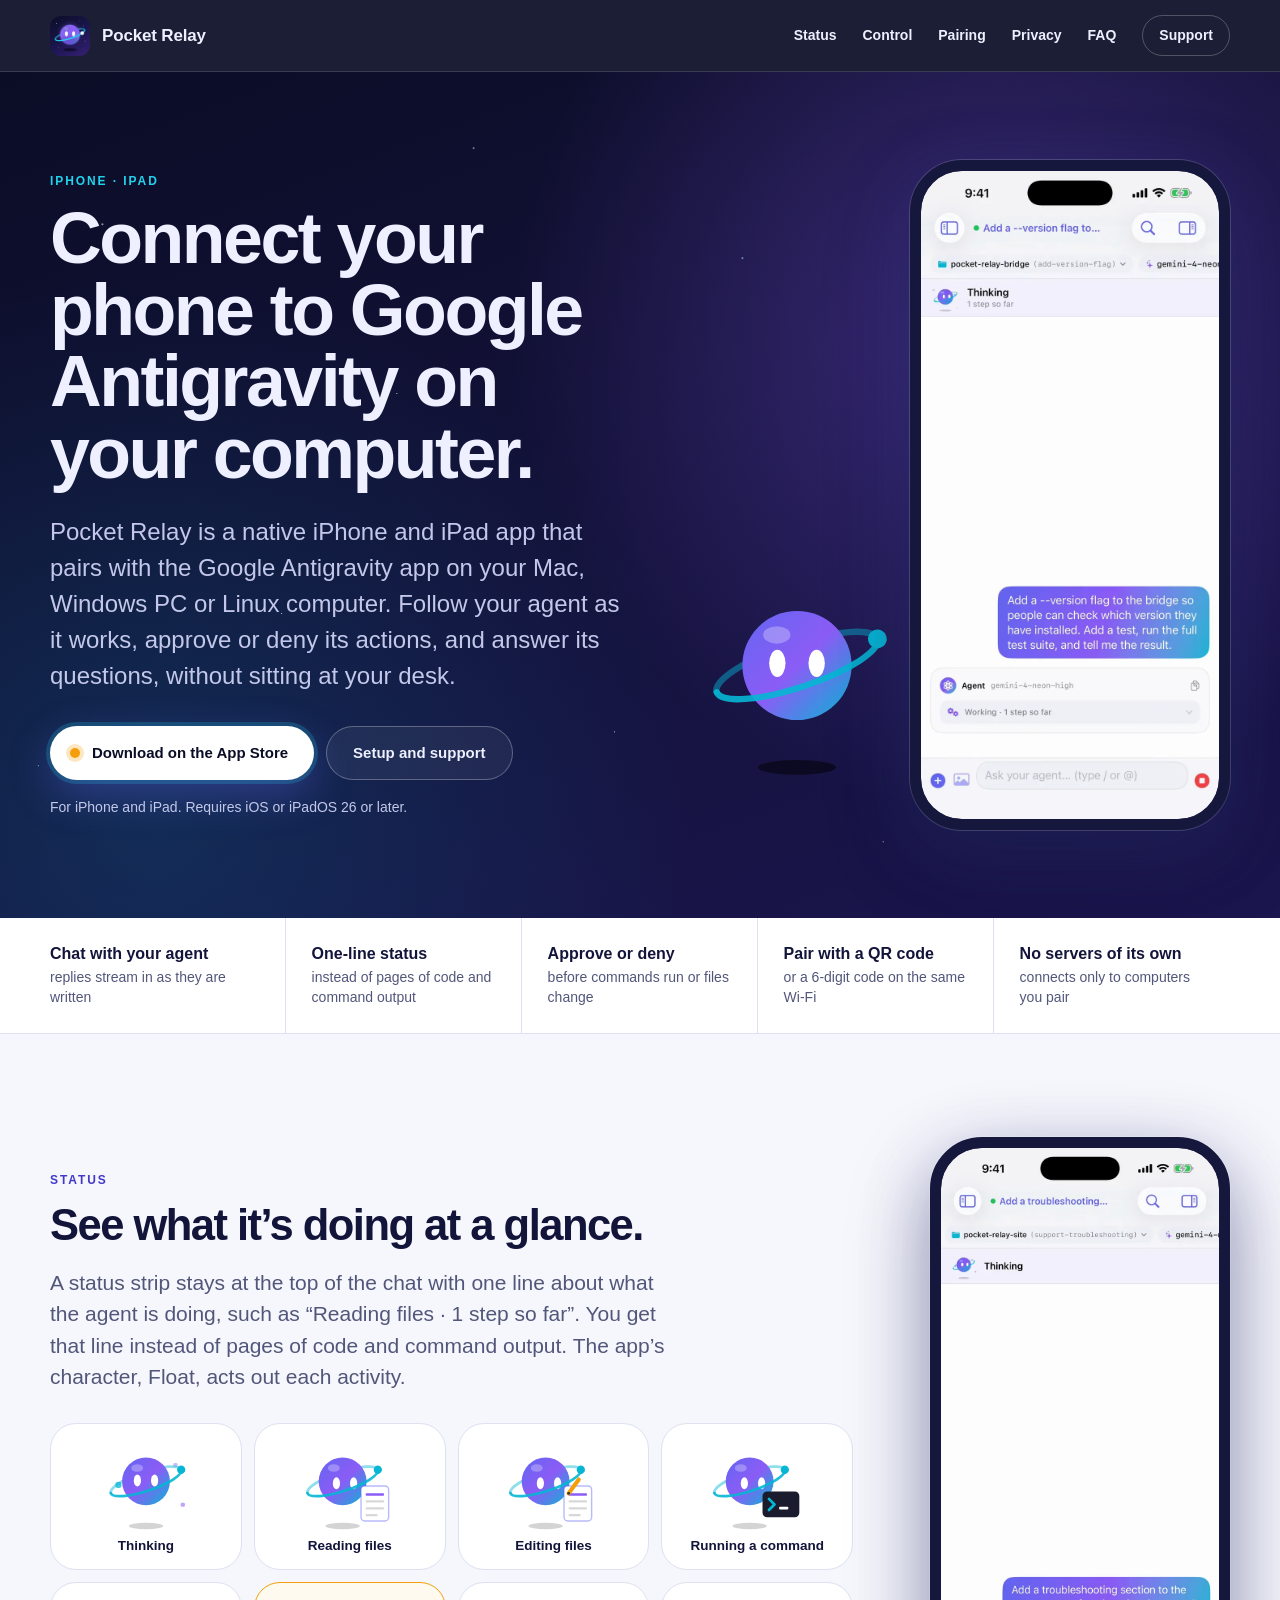
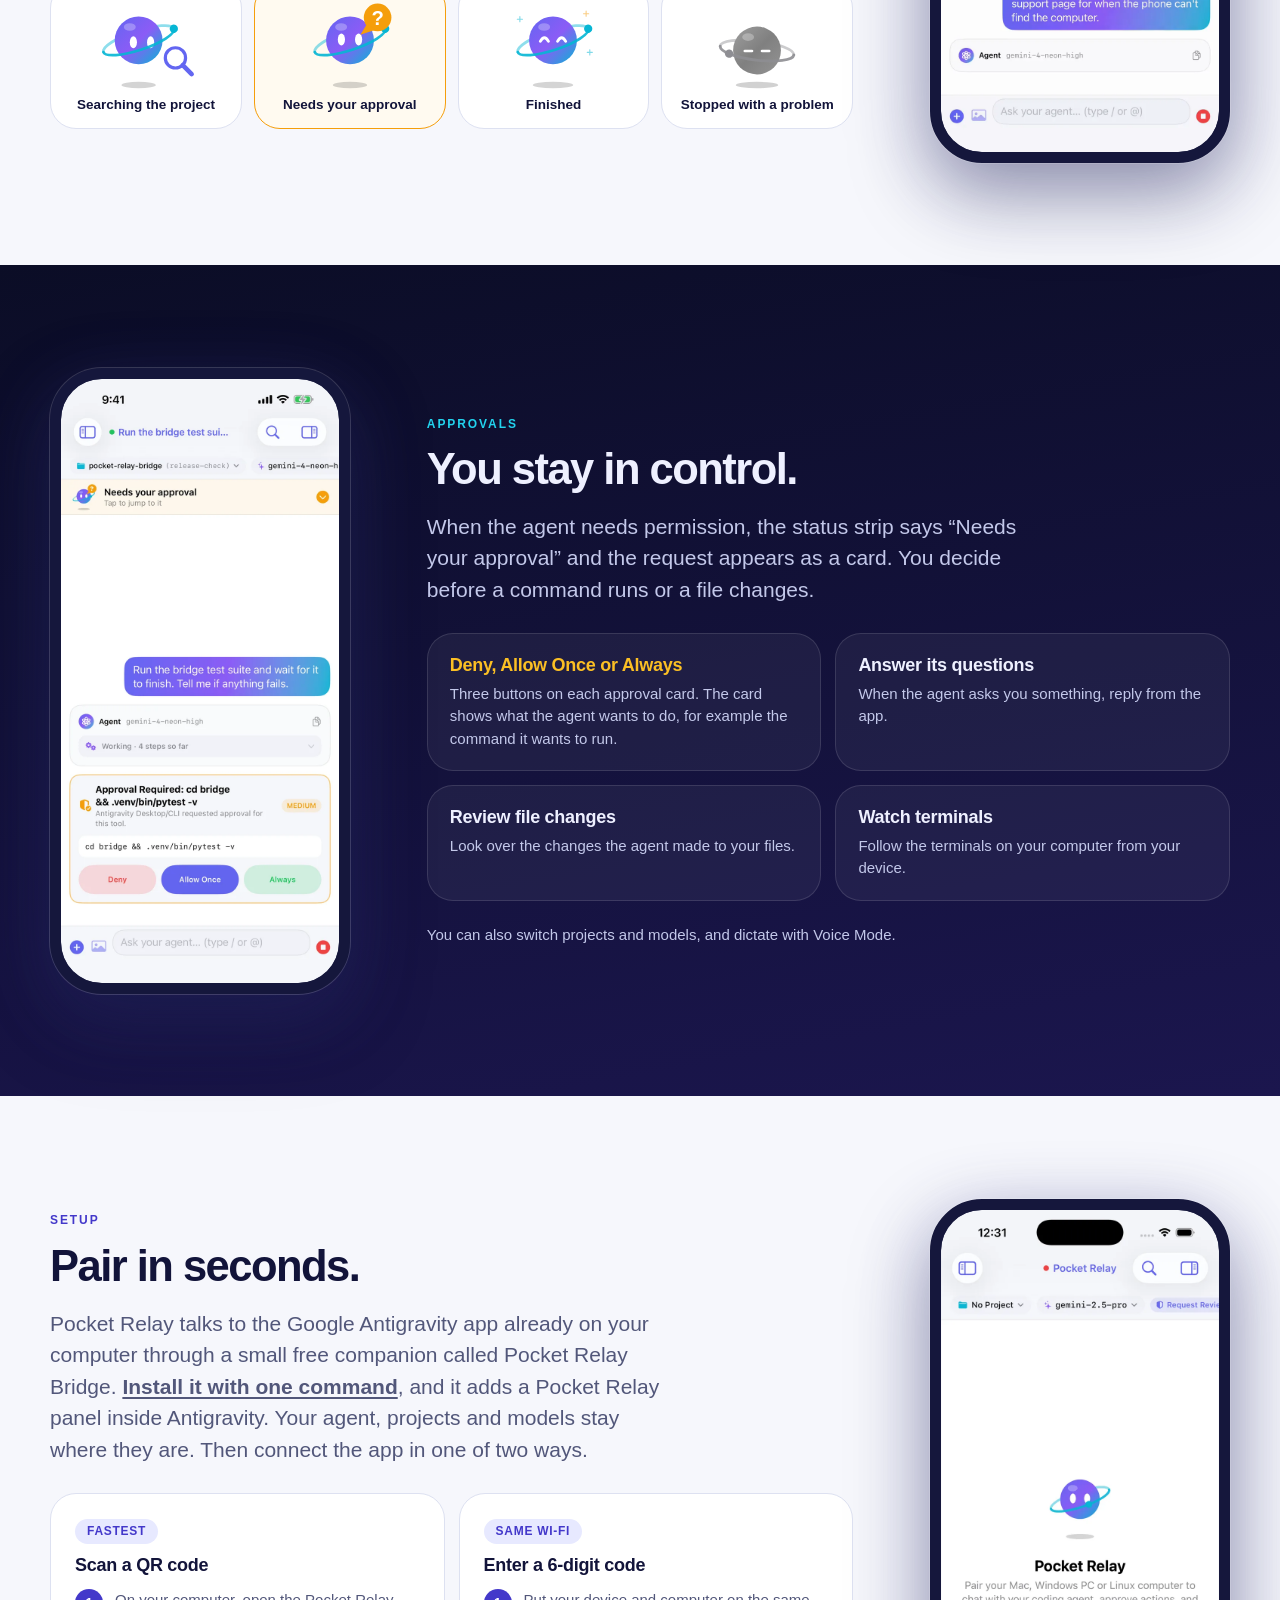
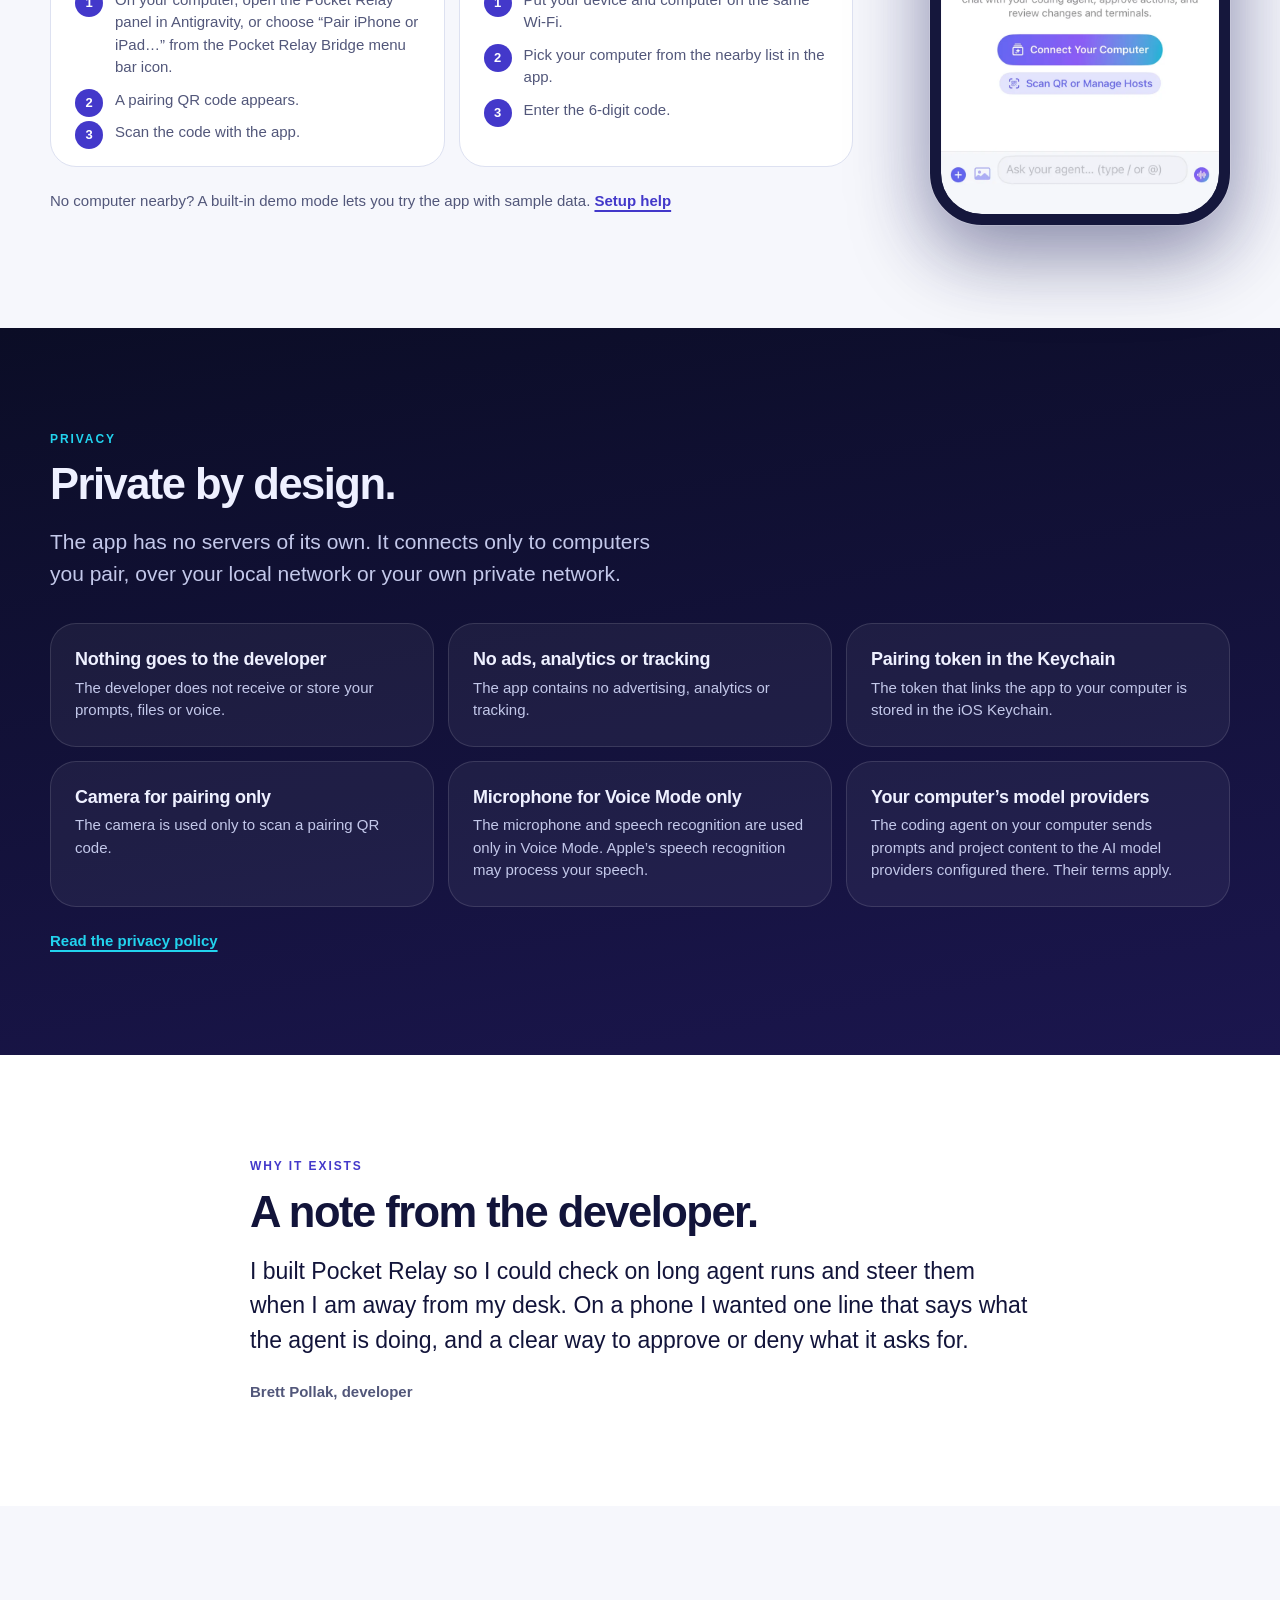
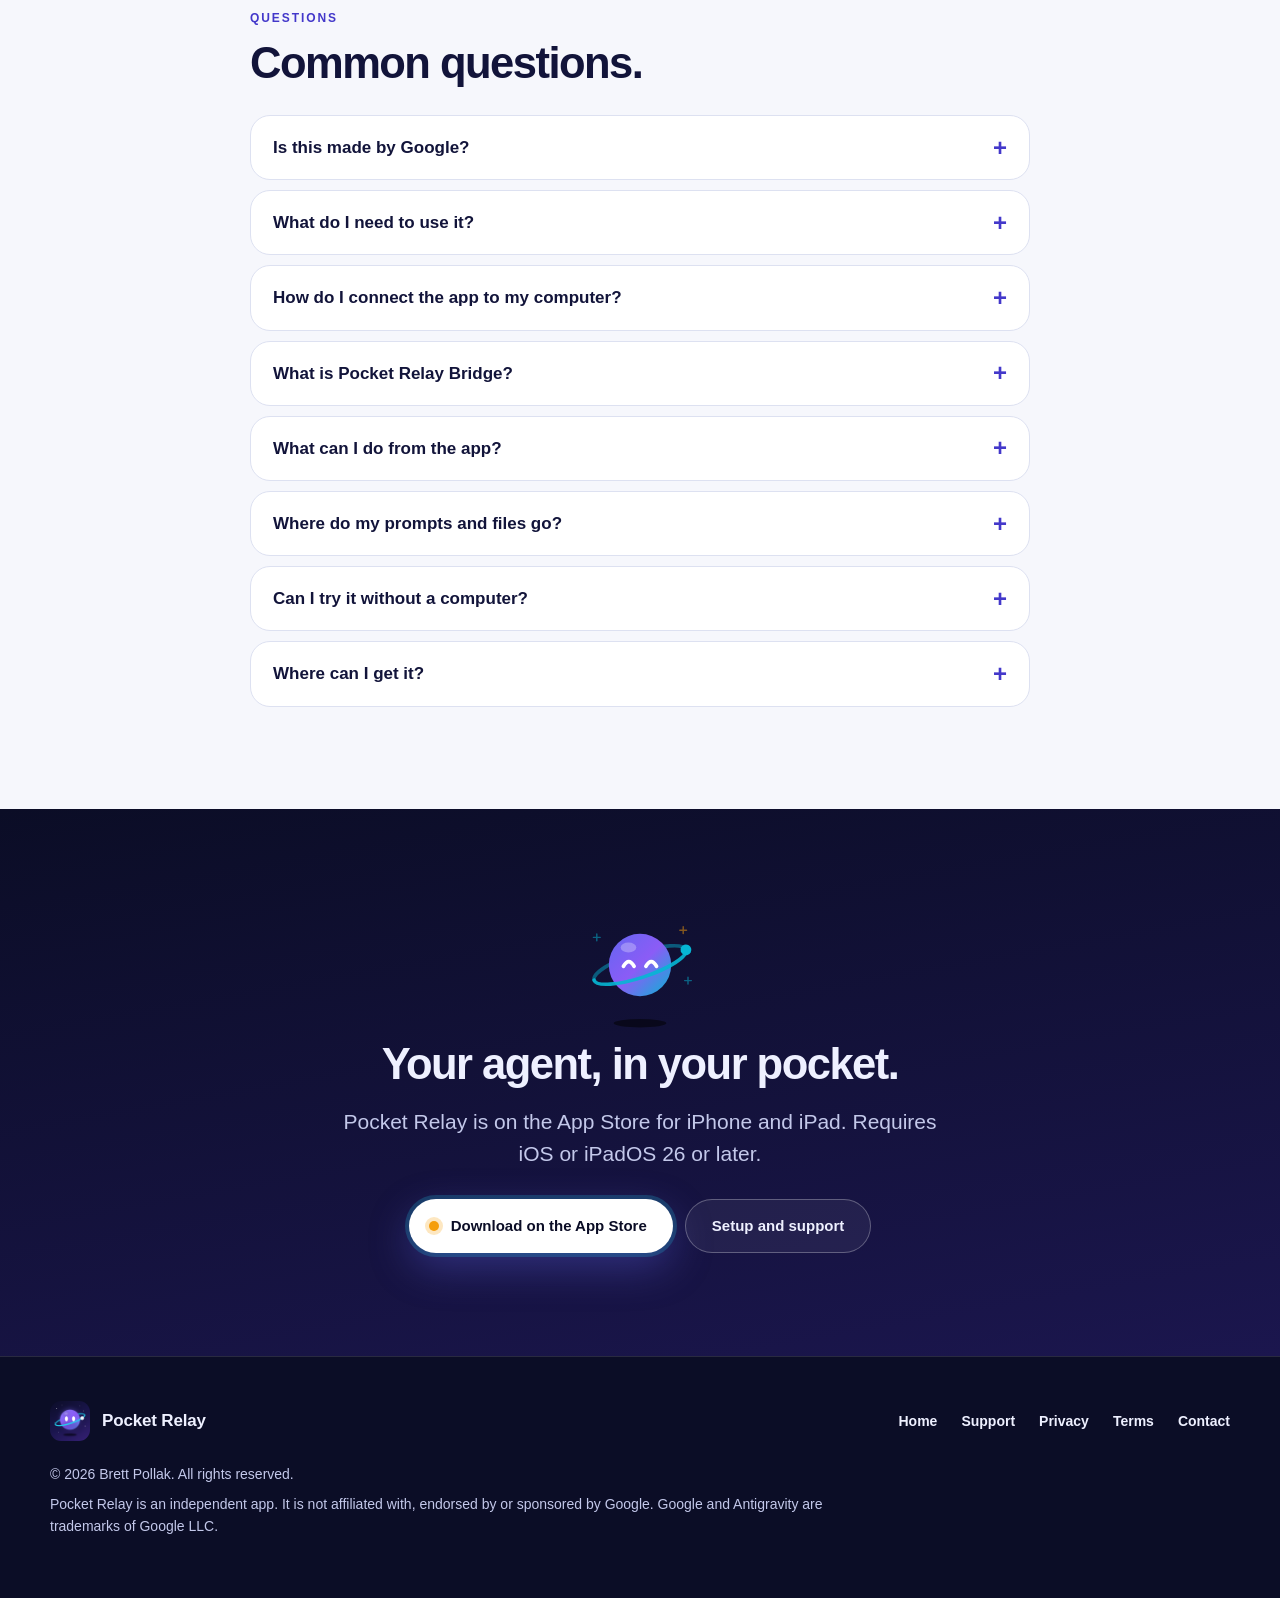
==== commit e91cd288: "Swap in more practical session videos with a single approval Hero: the agent adds a --version flag t" ====
--- a/index.html
+++ b/index.html
@@ -138,7 +138,7 @@
           </div>
           <div class="hero-visual">
             <div class="hero-float"><svg class="float float--idle" viewBox="0 0 100 100" width="100" height="100" aria-hidden="true" focusable="false"><ellipse class="fl-shadow" cx="50" cy="93.5" rx="22" ry="3.5"/><g class="fl-bob"><g transform="translate(50 45) rotate(-18.33)"><path class="fl-ring fl-ring--far" d="M-40.3 0A40.3 10.4 0 0 1 40.3 0"/><g class="fl-moon fl-moon--far"><g class="fl-mx" transform="translate(40.3 0)"><g class="fl-my"><circle r="4.5"/></g></g></g></g><circle cx="50" cy="45" r="26" fill="url(#float-body)"/><ellipse cx="40.38" cy="30.44" rx="6.5" ry="4.16" fill="#fff" fill-opacity="0.28"/><g class="fl-look"><ellipse class="fl-eye" cx="40.64" cy="43.96" rx="3.9" ry="6.5"/><ellipse class="fl-eye" cx="59.36" cy="43.96" rx="3.9" ry="6.5"/></g><g transform="translate(50 45) rotate(-18.33)"><path class="fl-ring fl-ring--near" d="M40.3 0A40.3 10.4 0 0 1 -40.3 0"/><g class="fl-moon fl-moon--near"><g class="fl-mx" transform="translate(40.3 0)"><g class="fl-my"><circle r="4.5"/></g></g></g></g></g></svg></div>
-            <div class="phone"><video class="phone-video" width="736" height="1600" autoplay muted loop playsinline preload="auto" poster="assets/video-hero-poster.webp" aria-label="Pocket Relay on iPhone during a real session. The request Preview the site locally and check that every internal link works is sent to the agent. The status strip changes from Thinking to Running a command to Needs your approval, approval cards for each command are allowed, and the agent finishes with a report that every page and asset returned 200 OK."><source src="assets/video-hero.mp4" type="video/mp4"></video></div>
+            <div class="phone"><video class="phone-video" width="736" height="1600" autoplay muted loop playsinline preload="auto" poster="assets/video-hero-v2-poster.webp" aria-label="Pocket Relay on iPhone during a real session. The agent is asked to add a --version flag to the Pocket Relay Bridge, add a test and run the test suite. The status strip moves through Thinking and Editing files, one approval card asks to run the tests and is allowed, and the agent finishes: 43 tests passed. The Changes view then shows two changed files and the code diff."><source src="assets/video-hero-v2.mp4" type="video/mp4"></video></div>
           </div>
         </div>
       </section>
@@ -162,7 +162,7 @@
             <ul class="poses" aria-label="What Float shows for each activity"><li><svg class="float float--thinking" viewBox="0 0 100 100" width="100" height="100" aria-hidden="true" focusable="false"><ellipse class="fl-shadow" cx="50" cy="93.5" rx="22" ry="3.5"/><rect class="fl-bit" x="6.75" y="88.75" width="6.5" height="6.5" rx="1.95" fill="#06b6d4" opacity="0" transform="translate(0 -0)" style="animation-delay:-0s"/><rect class="fl-bit" x="87.75" y="89.75" width="4.5" height="4.5" rx="1.35" fill="#8b5cf6" opacity="0.56" transform="translate(0 -21.6)" style="animation-delay:-0.6s"/><rect class="fl-bit" x="16.75" y="88.75" width="6.5" height="6.5" rx="1.95" fill="#06b6d4" opacity="0.74" transform="translate(0 -43.2)" style="animation-delay:-1.2s"/><rect class="fl-bit" x="79.75" y="89.75" width="4.5" height="4.5" rx="1.35" fill="#8b5cf6" opacity="0.42" transform="translate(0 -64.8)" style="animation-delay:-1.8s"/><g class="fl-bob"><g transform="translate(50 45) rotate(-18.33)"><path class="fl-ring fl-ring--far" d="M-40.3 0A40.3 10.4 0 0 1 40.3 0"/><g class="fl-moon fl-moon--far"><g class="fl-mx" transform="translate(40.3 0)"><g class="fl-my"><circle r="4.5"/></g></g></g></g><circle cx="50" cy="45" r="26" fill="url(#float-body)"/><ellipse cx="40.38" cy="30.44" rx="6.5" ry="4.16" fill="#fff" fill-opacity="0.28"/><g class="fl-look"><ellipse class="fl-eye" cx="40.64" cy="43.96" rx="3.9" ry="6.5"/><ellipse class="fl-eye" cx="59.36" cy="43.96" rx="3.9" ry="6.5"/></g><g transform="translate(50 45) rotate(-18.33)"><path class="fl-ring fl-ring--near" d="M40.3 0A40.3 10.4 0 0 1 -40.3 0"/><g class="fl-moon fl-moon--near"><g class="fl-mx" transform="translate(40.3 0)"><g class="fl-my"><circle r="4.5"/></g></g></g></g></g></svg><span>Thinking</span></li><li><svg class="float float--reading" viewBox="0 0 100 100" width="100" height="100" aria-hidden="true" focusable="false"><ellipse class="fl-shadow" cx="42" cy="93.5" rx="22" ry="3.5"/><g class="fl-bob"><g transform="translate(42 45) rotate(-18.33)"><path class="fl-ring fl-ring--far" d="M-40.3 0A40.3 10.4 0 0 1 40.3 0"/><g class="fl-moon fl-moon--far"><g class="fl-mx" transform="translate(40.3 0)"><g class="fl-my"><circle r="4.5"/></g></g></g></g><circle cx="42" cy="45" r="26" fill="url(#float-body)"/><ellipse cx="32.38" cy="30.44" rx="6.5" ry="4.16" fill="#fff" fill-opacity="0.28"/><g class="fl-look" transform="translate(2.6 0)"><ellipse class="fl-eye" cx="32.64" cy="47.08" rx="3.9" ry="6.5"/><ellipse class="fl-eye" cx="51.36" cy="47.08" rx="3.9" ry="6.5"/></g><g transform="translate(42 45) rotate(-18.33)"><path class="fl-ring fl-ring--near" d="M40.3 0A40.3 10.4 0 0 1 -40.3 0"/><g class="fl-moon fl-moon--near"><g class="fl-mx" transform="translate(40.3 0)"><g class="fl-my"><circle r="4.5"/></g></g></g></g></g><g class="fl-prop"><rect x="62" y="50" width="30" height="38" rx="4" fill="#fff" stroke="#6366f1" stroke-opacity="0.45" stroke-width="1.5"/><rect class="fl-line fl-line--first" x="67" y="58" width="20" height="2.5" rx="1" style="animation-delay:0s"/><rect class="fl-line" x="67" y="65.5" width="20" height="2.5" rx="1" style="animation-delay:0.45s"/><rect class="fl-line" x="67" y="73" width="20" height="2.5" rx="1" style="animation-delay:0.91s"/><rect class="fl-line" x="67" y="80.5" width="13" height="2.5" rx="1" style="animation-delay:1.36s"/></g></svg><span>Reading files</span></li><li><svg class="float float--editing" viewBox="0 0 100 100" width="100" height="100" aria-hidden="true" focusable="false"><ellipse class="fl-shadow" cx="42" cy="93.5" rx="22" ry="3.5"/><g class="fl-bob"><g transform="translate(42 45) rotate(-18.33)"><path class="fl-ring fl-ring--far" d="M-40.3 0A40.3 10.4 0 0 1 40.3 0"/><g class="fl-moon fl-moon--far"><g class="fl-mx" transform="translate(40.3 0)"><g class="fl-my"><circle r="4.5"/></g></g></g></g><circle cx="42" cy="45" r="26" fill="url(#float-body)"/><ellipse cx="32.38" cy="30.44" rx="6.5" ry="4.16" fill="#fff" fill-opacity="0.28"/><g class="fl-look" transform="translate(3.64 0)"><ellipse class="fl-eye" cx="32.64" cy="47.08" rx="3.9" ry="6.5"/><ellipse class="fl-eye" cx="51.36" cy="47.08" rx="3.9" ry="6.5"/></g><g transform="translate(42 45) rotate(-18.33)"><path class="fl-ring fl-ring--near" d="M40.3 0A40.3 10.4 0 0 1 -40.3 0"/><g class="fl-moon fl-moon--near"><g class="fl-mx" transform="translate(40.3 0)"><g class="fl-my"><circle r="4.5"/></g></g></g></g></g><g class="fl-prop"><rect x="62" y="50" width="30" height="38" rx="4" fill="#fff" stroke="#6366f1" stroke-opacity="0.45" stroke-width="1.5"/><rect class="fl-line fl-line--first" x="67" y="58" width="20" height="2.5" rx="1" style="animation-delay:0s"/><rect class="fl-line" x="67" y="65.5" width="20" height="2.5" rx="1" style="animation-delay:0.45s"/><rect class="fl-line" x="67" y="73" width="20" height="2.5" rx="1" style="animation-delay:0.91s"/><rect class="fl-line" x="67" y="80.5" width="13" height="2.5" rx="1" style="animation-delay:1.36s"/><g class="fl-pen-y"><g class="fl-pen-x"><path d="M67 58L78 43" fill="none" stroke="#f59e0b" stroke-width="4.5" stroke-linecap="round"/><circle cx="67" cy="58" r="1.5" fill="#333"/></g></g></g></svg><span>Editing files</span></li><li><svg class="float float--command" viewBox="0 0 100 100" width="100" height="100" aria-hidden="true" focusable="false"><ellipse class="fl-shadow" cx="42" cy="93.5" rx="22" ry="3.5"/><g class="fl-bob"><g transform="translate(42 45) rotate(-18.33)"><path class="fl-ring fl-ring--far" d="M-40.3 0A40.3 10.4 0 0 1 40.3 0"/><g class="fl-moon fl-moon--far"><g class="fl-mx" transform="translate(40.3 0)"><g class="fl-my"><circle r="4.5"/></g></g></g></g><circle cx="42" cy="45" r="26" fill="url(#float-body)"/><ellipse cx="32.38" cy="30.44" rx="6.5" ry="4.16" fill="#fff" fill-opacity="0.28"/><g class="fl-look" transform="translate(3.64 0)"><ellipse class="fl-eye" cx="32.64" cy="47.08" rx="3.9" ry="6.5"/><ellipse class="fl-eye" cx="51.36" cy="47.08" rx="3.9" ry="6.5"/></g><g transform="translate(42 45) rotate(-18.33)"><path class="fl-ring fl-ring--near" d="M40.3 0A40.3 10.4 0 0 1 -40.3 0"/><g class="fl-moon fl-moon--near"><g class="fl-mx" transform="translate(40.3 0)"><g class="fl-my"><circle r="4.5"/></g></g></g></g></g><g class="fl-prop"><rect x="56" y="56" width="40" height="28" rx="5" fill="#1a1c2e"/><path d="M63 64L69 70L63 76" fill="none" stroke="#06b6d4" stroke-width="3" stroke-linecap="round" stroke-linejoin="round"/><rect class="fl-cursor" x="74" y="72.5" width="10" height="3" rx="1" fill="#fff"/></g></svg><span>Running a command</span></li><li><svg class="float float--searching" viewBox="0 0 100 100" width="100" height="100" aria-hidden="true" focusable="false"><ellipse class="fl-shadow" cx="42" cy="93.5" rx="22" ry="3.5"/><g class="fl-bob"><g transform="translate(42 45) rotate(-18.33)"><path class="fl-ring fl-ring--far" d="M-40.3 0A40.3 10.4 0 0 1 40.3 0"/><g class="fl-moon fl-moon--far"><g class="fl-mx" transform="translate(40.3 0)"><g class="fl-my"><circle r="4.5"/></g></g></g></g><circle cx="42" cy="45" r="26" fill="url(#float-body)"/><ellipse cx="32.38" cy="30.44" rx="6.5" ry="4.16" fill="#fff" fill-opacity="0.28"/><g class="fl-look" transform="translate(3.64 0)"><ellipse class="fl-eye" cx="32.64" cy="47.08" rx="3.9" ry="6.5"/><ellipse class="fl-eye" cx="51.36" cy="47.08" rx="3.9" ry="6.5"/></g><g transform="translate(42 45) rotate(-18.33)"><path class="fl-ring fl-ring--near" d="M40.3 0A40.3 10.4 0 0 1 -40.3 0"/><g class="fl-moon fl-moon--near"><g class="fl-mx" transform="translate(40.3 0)"><g class="fl-my"><circle r="4.5"/></g></g></g></g></g><g transform="translate(76 64)"><g class="fl-sx" transform="translate(6 0)"><g class="fl-sy"><circle r="11" fill="#fff" fill-opacity="0.75" stroke="#6366f1" stroke-width="3.5"/><path d="M7.92 7.92L17.6 17.6" fill="none" stroke="#6366f1" stroke-width="5" stroke-linecap="round"/></g></g></g></svg><span>Searching the project</span></li><li class="needs-you"><svg class="float float--waiting" viewBox="0 0 100 100" width="100" height="100" aria-hidden="true" focusable="false"><ellipse class="fl-shadow" cx="50" cy="93.5" rx="22" ry="3.5"/><g class="fl-bob"><g transform="translate(50 45) rotate(-18.33)"><path class="fl-ring fl-ring--far" d="M-40.3 0A40.3 10.4 0 0 1 40.3 0"/><g class="fl-moon fl-moon--far"><g class="fl-mx" transform="translate(40.3 0)"><g class="fl-my"><circle r="4.5"/></g></g></g></g><circle cx="50" cy="45" r="26" fill="url(#float-body)"/><ellipse cx="40.38" cy="30.44" rx="6.5" ry="4.16" fill="#fff" fill-opacity="0.28"/><g class="fl-look"><ellipse class="fl-eye" cx="40.64" cy="43.96" rx="3.9" ry="6.5"/><ellipse class="fl-eye" cx="59.36" cy="43.96" rx="3.9" ry="6.5"/></g><g transform="translate(50 45) rotate(-18.33)"><path class="fl-ring fl-ring--near" d="M40.3 0A40.3 10.4 0 0 1 -40.3 0"/><g class="fl-moon fl-moon--near"><g class="fl-mx" transform="translate(40.3 0)"><g class="fl-my"><circle r="4.5"/></g></g></g></g></g><g class="fl-ask"><circle cx="80" cy="20" r="15" fill="#f59e0b"/><path d="M68.75 26.75L61.25 38.75L77.75 33.5Z" fill="#f59e0b"/><text x="80" y="20.5" text-anchor="middle" dominant-baseline="central">?</text></g></svg><span>Needs your approval</span></li><li><svg class="float float--done" viewBox="0 0 100 100" width="100" height="100" aria-hidden="true" focusable="false"><ellipse class="fl-shadow" cx="50" cy="93.5" rx="22" ry="3.5"/><g class="fl-bob"><g transform="translate(50 45) rotate(-18.33)"><path class="fl-ring fl-ring--far" d="M-40.3 0A40.3 10.4 0 0 1 40.3 0"/><g class="fl-moon fl-moon--far"><g class="fl-mx" transform="translate(40.3 0)"><g class="fl-my"><circle r="4.5"/></g></g></g></g><circle cx="50" cy="45" r="26" fill="url(#float-body)"/><ellipse cx="40.38" cy="30.44" rx="6.5" ry="4.16" fill="#fff" fill-opacity="0.28"/><path class="fl-eye-line" stroke-width="3.12" d="M36.22 46.04Q40.64 38.24 45.06 46.04"/><path class="fl-eye-line" stroke-width="3.12" d="M54.94 46.04Q59.36 38.24 63.78 46.04"/><g transform="translate(50 45) rotate(-18.33)"><path class="fl-ring fl-ring--near" d="M40.3 0A40.3 10.4 0 0 1 -40.3 0"/><g class="fl-moon fl-moon--near"><g class="fl-mx" transform="translate(40.3 0)"><g class="fl-my"><circle r="4.5"/></g></g></g></g></g><path class="fl-spark" d="M7 22H21M14 15V29" stroke="#06b6d4" style="transform-origin:14px 22px;animation-delay:-0s"/><path class="fl-spark" d="M79 16H93M86 9V23" stroke="#f59e0b" style="transform-origin:86px 16px;animation-delay:-0.41s"/><path class="fl-spark" d="M83 58H97M90 51V65" stroke="#06b6d4" style="transform-origin:90px 58px;animation-delay:-0.81s"/></svg><span>Finished</span></li><li><svg class="float float--failed" viewBox="0 0 100 100" width="100" height="100" aria-hidden="true" focusable="false"><ellipse class="fl-shadow" cx="50" cy="93.5" rx="22" ry="3.5"/><g class="fl-bob"><g transform="translate(50 56) rotate(6.88)"><path class="fl-ring fl-ring--far" d="M-40.3 0A40.3 10.4 0 0 1 40.3 0"/></g><circle cx="50" cy="56" r="26" fill="url(#float-grey)"/><ellipse cx="40.38" cy="41.44" rx="6.5" ry="4.16" fill="#fff" fill-opacity="0.28"/><path class="fl-eye-line" stroke-width="2.86" d="M36.74 56.52H44.54"/><path class="fl-eye-line" stroke-width="2.86" d="M55.46 56.52H63.26"/><g transform="translate(50 56) rotate(6.88)"><path class="fl-ring fl-ring--near" d="M40.3 0A40.3 10.4 0 0 1 -40.3 0"/><circle class="fl-moon" cx="-29.72" cy="7.02" r="4.5"/></g></g></svg><span>Stopped with a problem</span></li></ul>
           </div>
           <div class="feature-visual">
-            <div class="phone"><video class="phone-video" width="736" height="1600" autoplay muted loop playsinline preload="metadata" poster="assets/video-status-poster.webp" aria-label="A real session asking the agent to run the test suite. The status strip at the top moves through Thinking, Needs your approval, Running a command and Finished, and the reply reads All 42 tests passed, nothing failed."><source src="assets/video-status.mp4" type="video/mp4"></video></div>
+            <div class="phone"><video class="phone-video" width="736" height="1600" autoplay muted loop playsinline preload="metadata" poster="assets/video-status-v2-poster.webp" aria-label="A real session asking the agent to add a troubleshooting section to the support page. The status strip at the top moves through Thinking, Running a command, Editing files and Finished while the agent works."><source src="assets/video-status-v2.mp4" type="video/mp4"></video></div>
           </div>
         </div>
       </section>
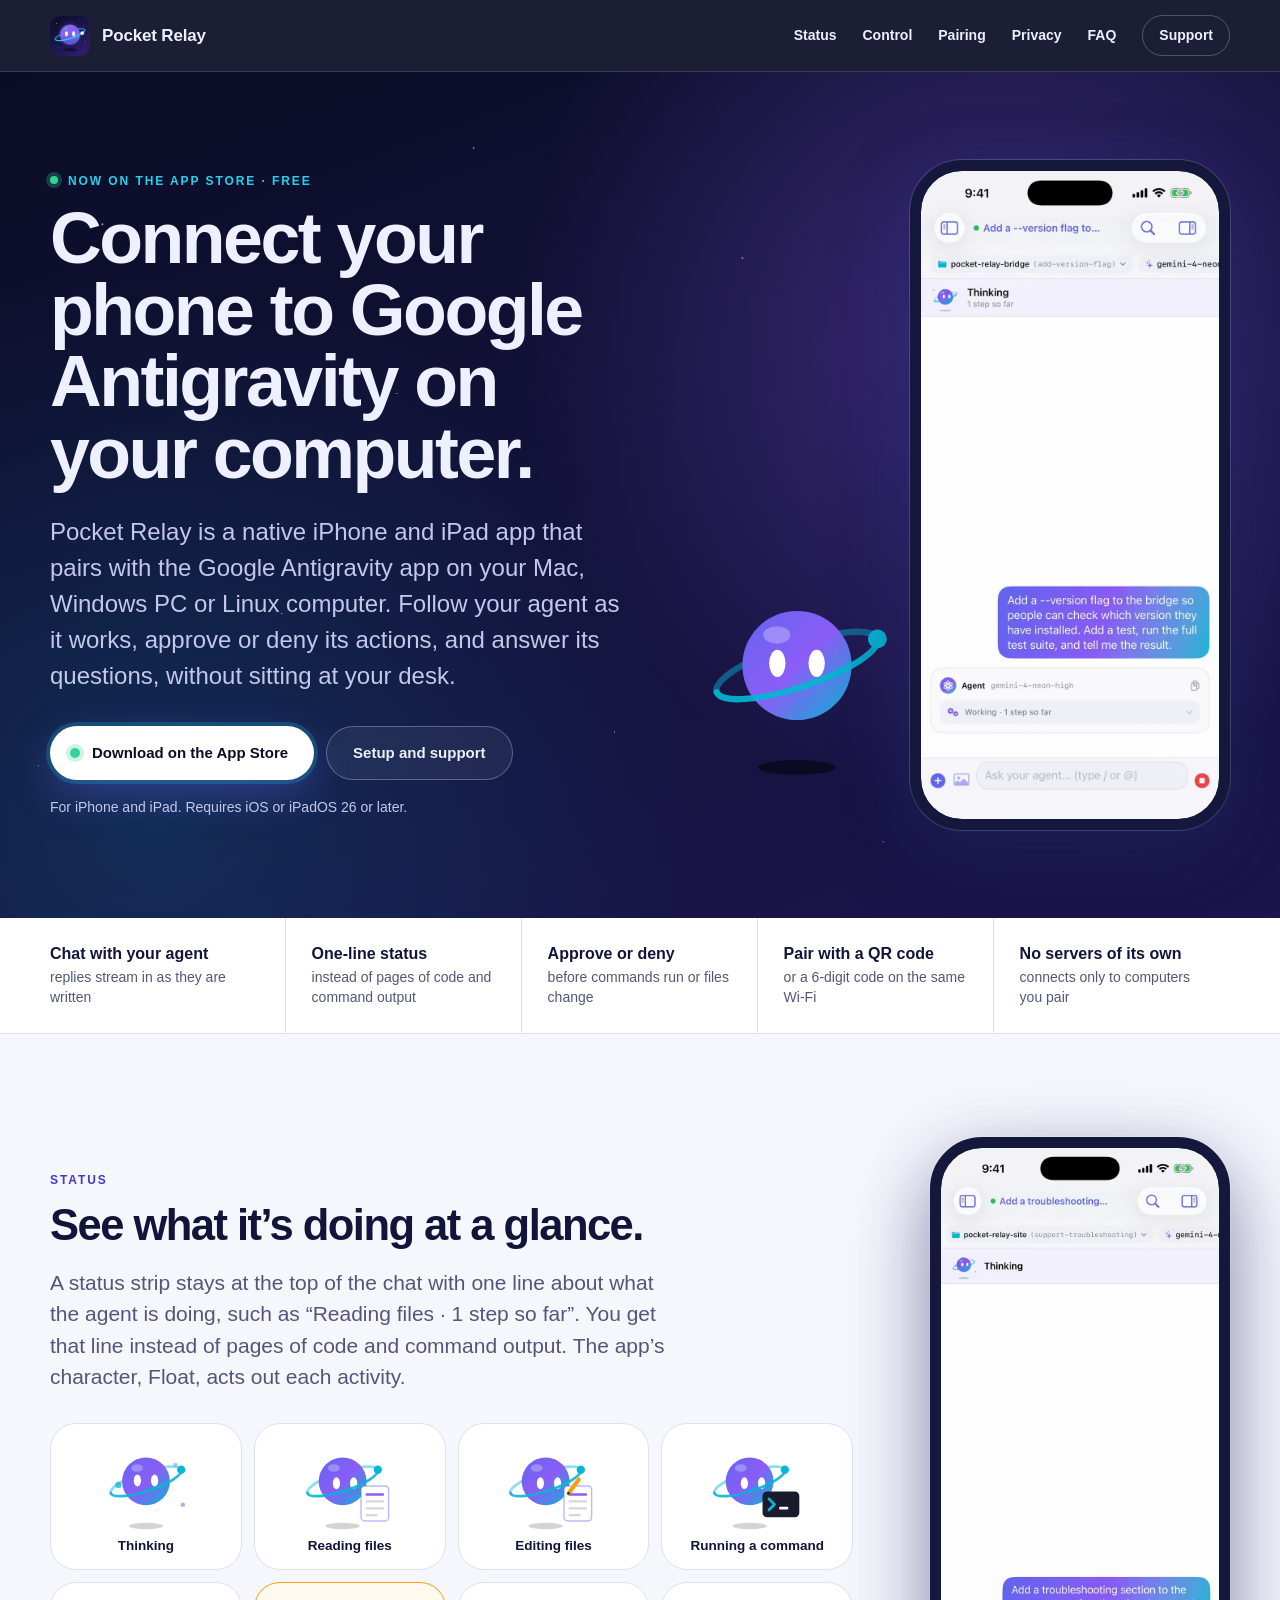
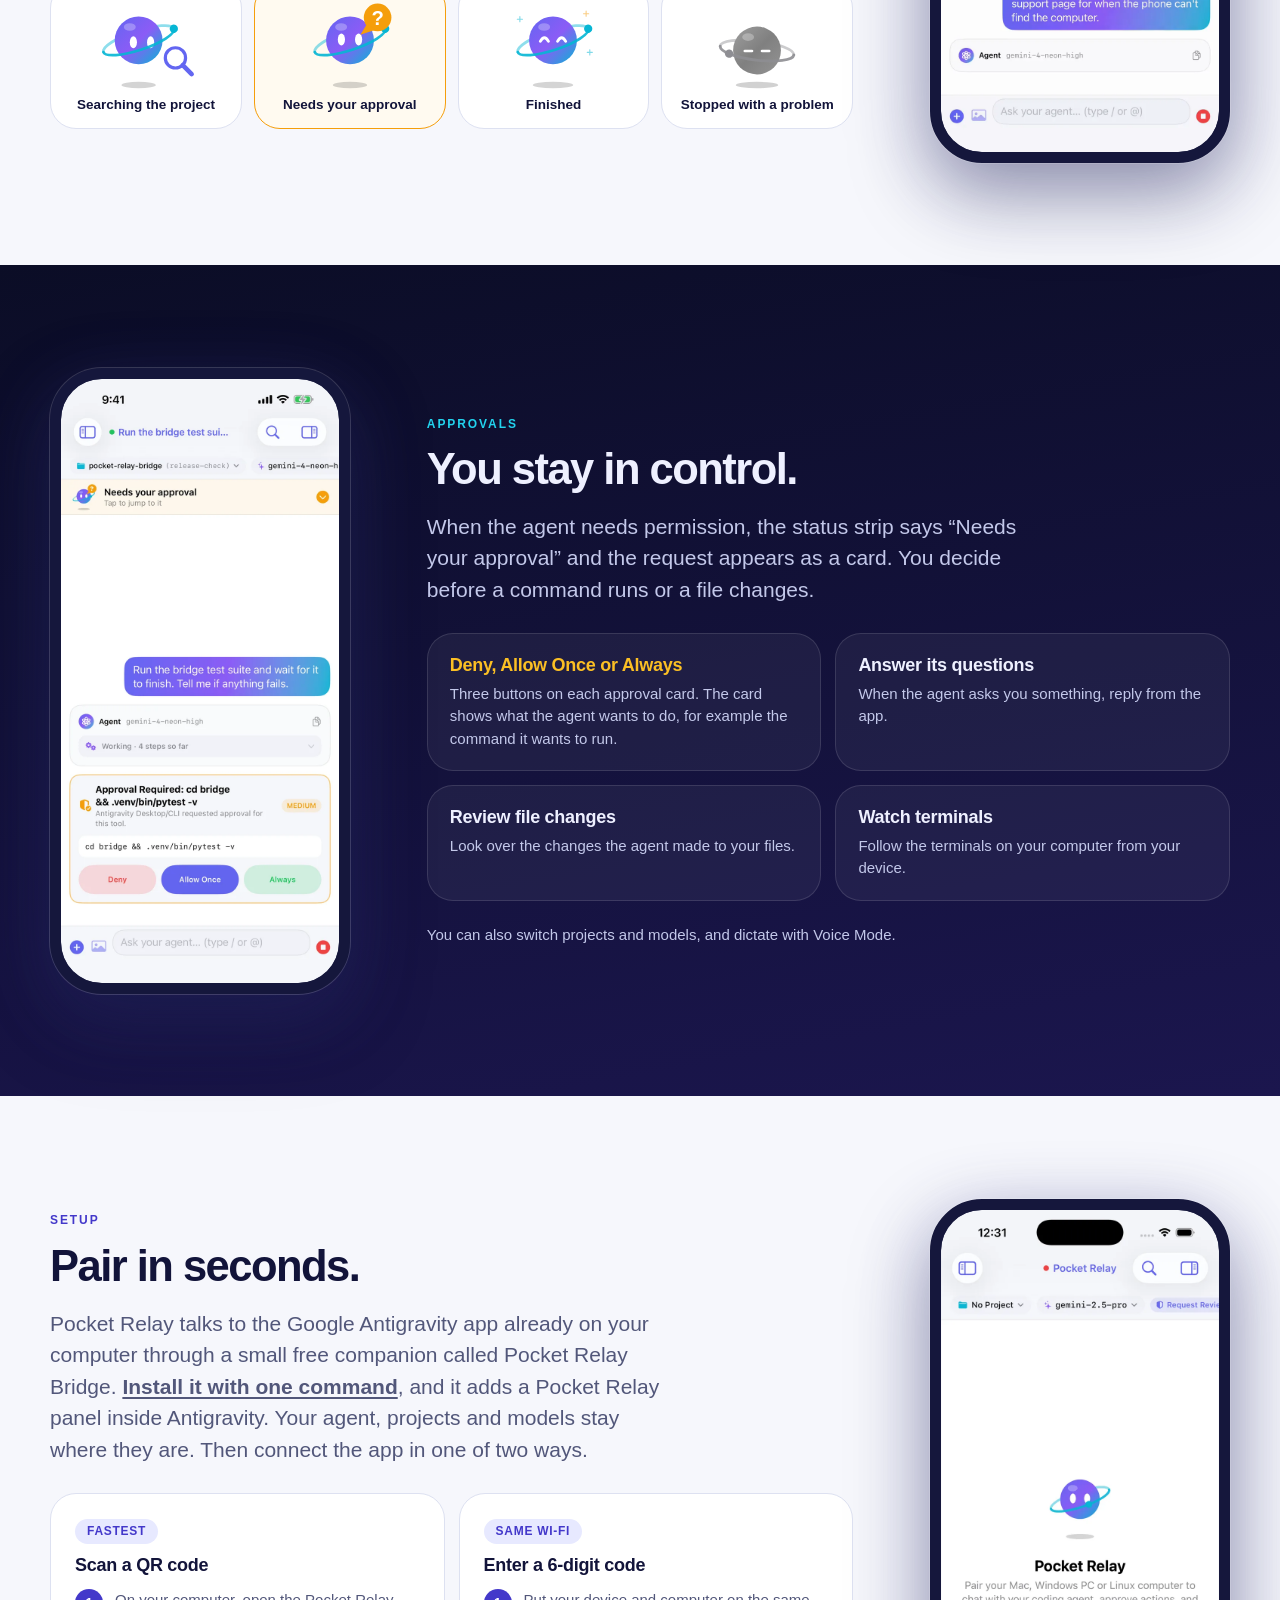
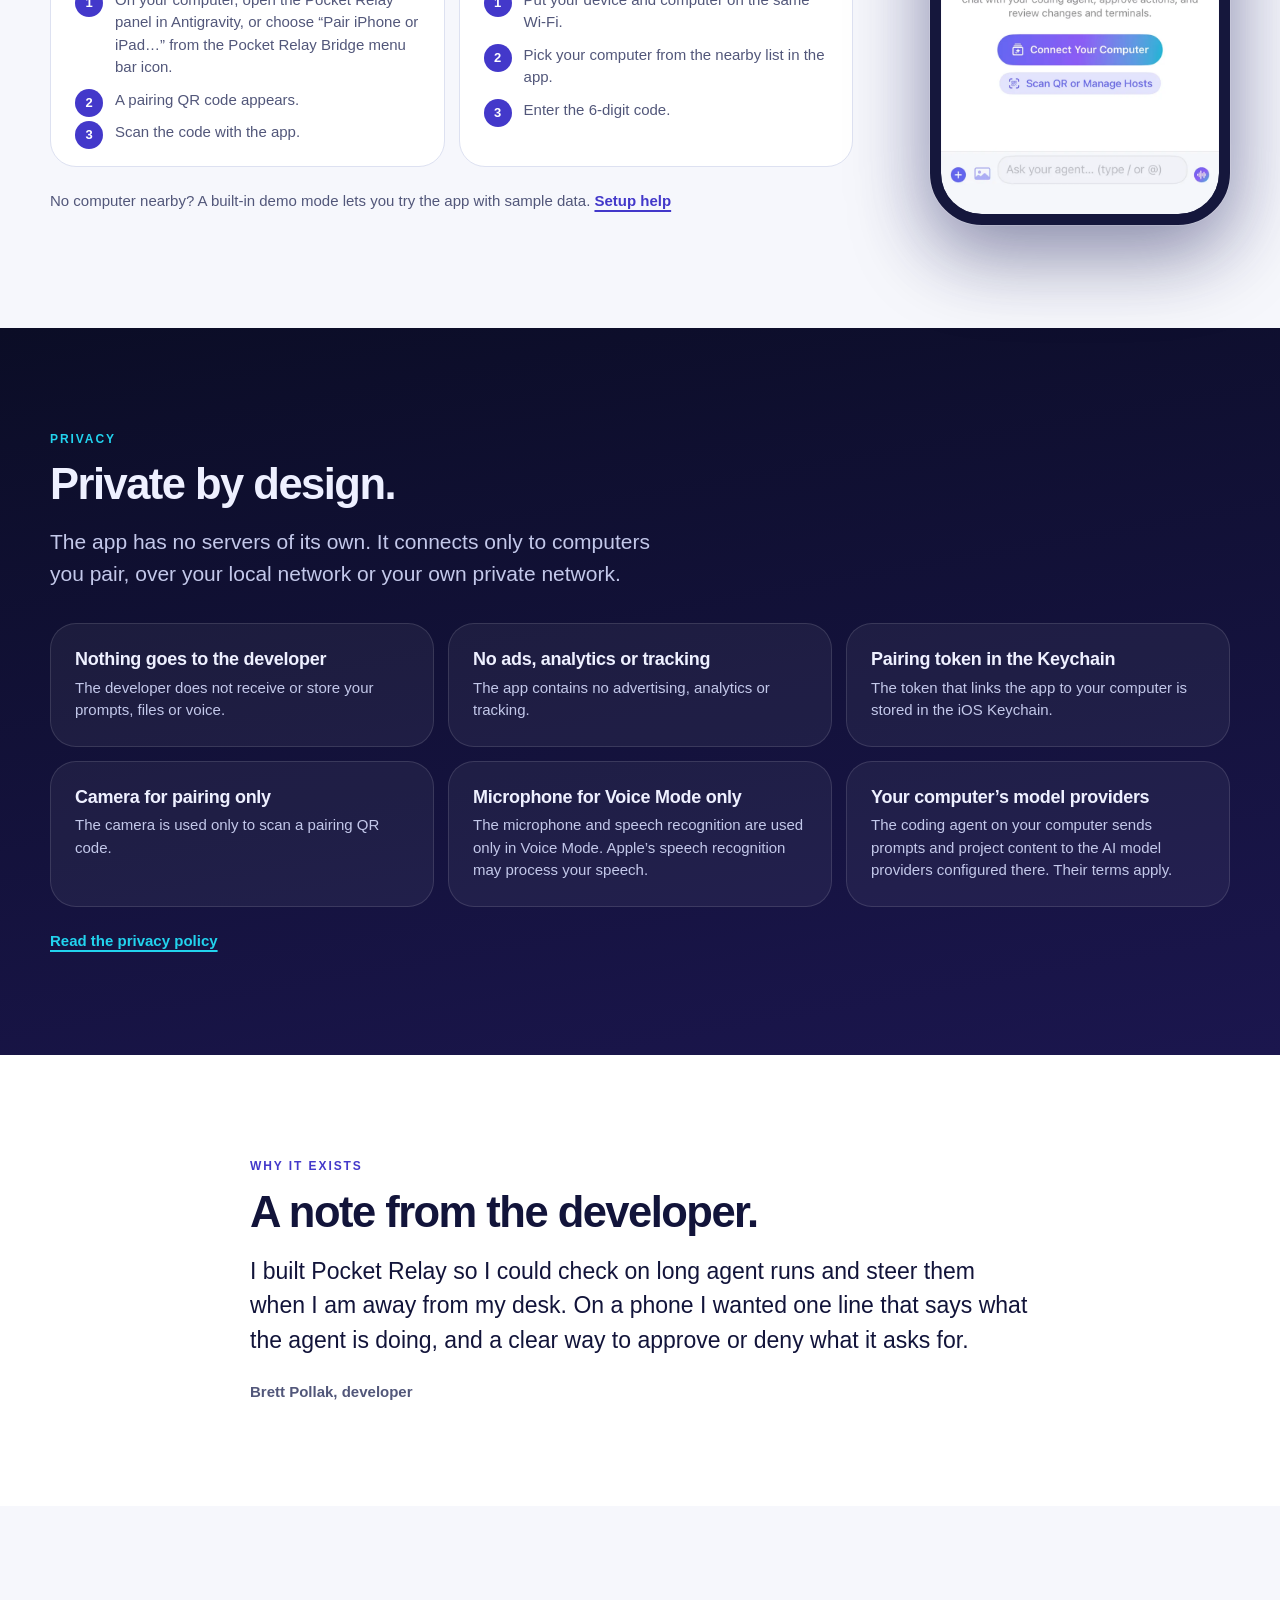
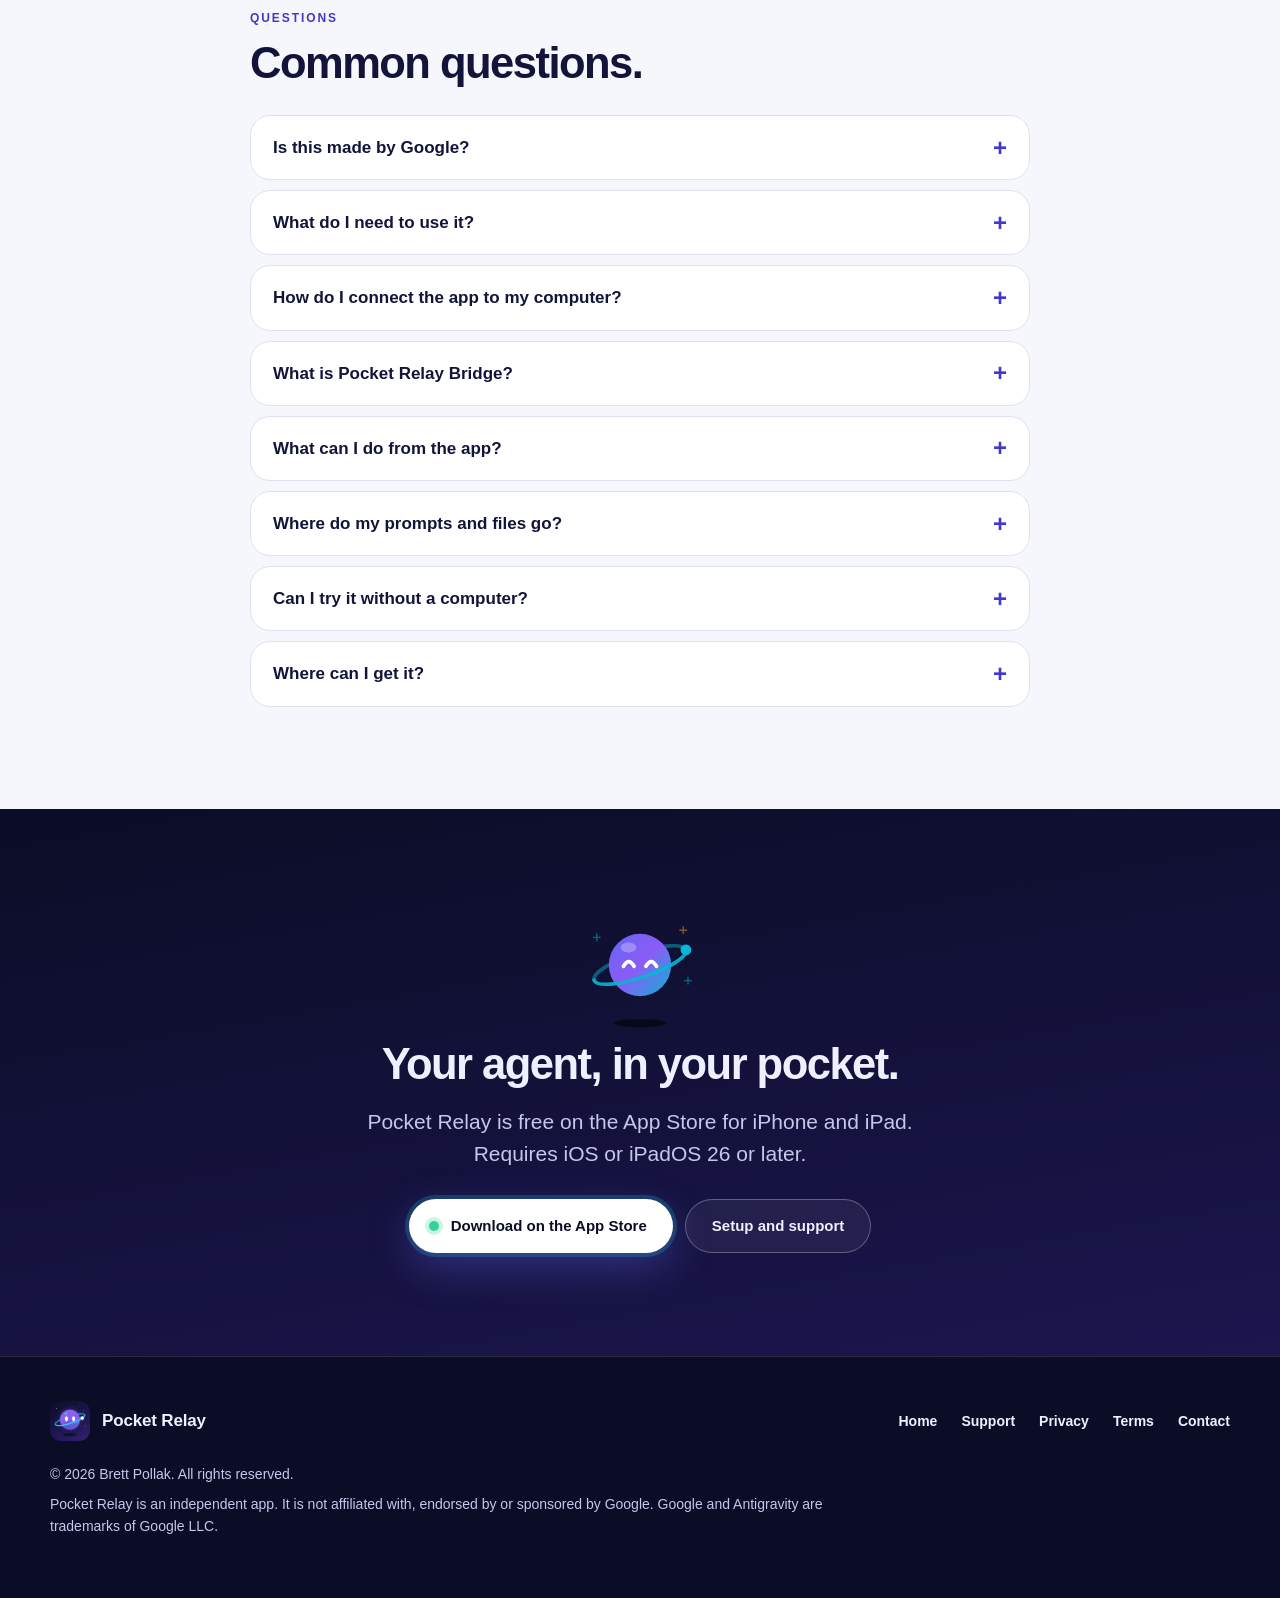
==== commit 6946d97d: "Announce App Store availability Pocket Relay 1.0 is live on the App Store (released 2026-11-24). Her" ====
--- a/index.html
+++ b/index.html
@@ -9,7 +9,7 @@
     <meta name="robots" content="index, follow">
     <link rel="icon" type="image/png" sizes="64x64" href="assets/favicon.png">
     <link rel="apple-touch-icon" sizes="180x180" href="assets/apple-touch-icon.png">
-    <link rel="stylesheet" href="assets/styles.css?v=video1">
+    <link rel="stylesheet" href="assets/styles.css?v=launch1">
 
     <!-- SITE BASE URL: https://pocketrelay.app/
          Every absolute URL in this file is inside this block (down to END SITE BASE URL).
@@ -39,6 +39,13 @@
   "description": "A native iPhone and iPad app for following and steering the coding agent running on your own computer. It works with Google Antigravity on a Mac, Windows PC or Linux computer. Pocket Relay is an independent app and is not affiliated with Google.",
   "url": "https://pocketrelay.app/",
   "image": "https://pocketrelay.app/assets/app-icon-1024.png",
+  "downloadUrl": "https://apps.apple.com/us/app/pocket-relay-for-antigravity/id6837743748",
+  "datePublished": "2026-11-24",
+  "offers": {
+    "@type": "Offer",
+    "price": "0",
+    "priceCurrency": "USD"
+  },
   "author": {
     "@type": "Person",
     "name": "Brett Pollak"
@@ -111,7 +118,7 @@
       "name": "Where can I get it?",
       "acceptedAnswer": {
         "@type": "Answer",
-        "text": "Pocket Relay is on the App Store for iPhone and iPad. It requires iOS or iPadOS 26 or later."
+        "text": "Pocket Relay is free on the App Store for iPhone and iPad. It requires iOS or iPadOS 26 or later."
       }
     }
   ]
@@ -131,10 +138,10 @@
       <section class="hero on-dark">
         <div class="shell hero-grid">
           <div class="hero-copy">
-            <p class="eyebrow">iPhone · iPad</p>
+            <p class="eyebrow"><span class="live-dot" aria-hidden="true"></span>Now on the App Store · Free</p>
             <h1>Connect your phone to Google Antigravity on your computer.</h1>
             <p class="lede">Pocket Relay is a native iPhone and iPad app that pairs with the Google Antigravity app on your Mac, Windows PC or Linux computer. Follow your agent as it works, approve or deny its actions, and answer its questions, without sitting at your desk.</p>
-            <div class="cta-row"><a class="soon-pill" href="https://apps.apple.com/app/id6837743748">Download on the App Store</a><a class="button ghost" href="support/">Setup and support</a></div><p class="cta-note">For iPhone and iPad. Requires iOS or iPadOS 26 or later.</p>
+            <div class="cta-row"><a class="soon-pill" href="https://apps.apple.com/us/app/pocket-relay-for-antigravity/id6837743748">Download on the App Store</a><a class="button ghost" href="support/">Setup and support</a></div><p class="cta-note">For iPhone and iPad. Requires iOS or iPadOS 26 or later.</p>
           </div>
           <div class="hero-visual">
             <div class="hero-float"><svg class="float float--idle" viewBox="0 0 100 100" width="100" height="100" aria-hidden="true" focusable="false"><ellipse class="fl-shadow" cx="50" cy="93.5" rx="22" ry="3.5"/><g class="fl-bob"><g transform="translate(50 45) rotate(-18.33)"><path class="fl-ring fl-ring--far" d="M-40.3 0A40.3 10.4 0 0 1 40.3 0"/><g class="fl-moon fl-moon--far"><g class="fl-mx" transform="translate(40.3 0)"><g class="fl-my"><circle r="4.5"/></g></g></g></g><circle cx="50" cy="45" r="26" fill="url(#float-body)"/><ellipse cx="40.38" cy="30.44" rx="6.5" ry="4.16" fill="#fff" fill-opacity="0.28"/><g class="fl-look"><ellipse class="fl-eye" cx="40.64" cy="43.96" rx="3.9" ry="6.5"/><ellipse class="fl-eye" cx="59.36" cy="43.96" rx="3.9" ry="6.5"/></g><g transform="translate(50 45) rotate(-18.33)"><path class="fl-ring fl-ring--near" d="M40.3 0A40.3 10.4 0 0 1 -40.3 0"/><g class="fl-moon fl-moon--near"><g class="fl-mx" transform="translate(40.3 0)"><g class="fl-my"><circle r="4.5"/></g></g></g></g></g></svg></div>
@@ -253,7 +260,7 @@
         <div class="shell narrow">
           <p class="eyebrow">Questions</p>
           <h2>Common questions.</h2>
-          <div class="faq-list"><details><summary>Is this made by Google?</summary><p>No. Pocket Relay is an independent app. It is not affiliated with, endorsed by or sponsored by Google. Google and Antigravity are trademarks of Google LLC.</p></details><details><summary>What do I need to use it?</summary><p>An iPhone or iPad running iOS or iPadOS 26 or later, and a Mac, Windows PC or Linux computer running Google Antigravity with the Pocket Relay Bridge companion. The computer must be on, awake and reachable from your device.</p></details><details><summary>How do I connect the app to my computer?</summary><p>Scan the QR code shown on your computer, which is the fastest way. Or pick a nearby computer on the same Wi‑Fi and enter a 6‑digit code. Codes last 10 minutes.</p></details><details><summary>What is Pocket Relay Bridge?</summary><p>A small free companion that runs on your computer so the app can connect to Google Antigravity. You <a href="support/#bridge">install it with one command</a>, and it adds a Pocket Relay panel inside Antigravity.</p></details><details><summary>What can I do from the app?</summary><p>Chat with your agent and see replies stream in, see a one-line status of what it is doing, approve or deny actions, answer the agent&#x27;s questions, review file changes, watch terminals, switch projects and models, and dictate with Voice Mode.</p></details><details><summary>Where do my prompts and files go?</summary><p>The app has no servers of its own. It connects only to computers you pair, over your local network or your own private network. The developer does not receive or store your prompts, files or voice. The coding agent on your computer sends prompts and project content to the AI model providers configured on that computer, and their terms apply.</p></details><details><summary>Can I try it without a computer?</summary><p>Yes. A built-in demo mode lets you try the app with sample data. Nothing runs on a computer in demo mode.</p></details><details><summary>Where can I get it?</summary><p>Pocket Relay is on the App Store for iPhone and iPad. It requires iOS or iPadOS 26 or later.</p></details></div>
+          <div class="faq-list"><details><summary>Is this made by Google?</summary><p>No. Pocket Relay is an independent app. It is not affiliated with, endorsed by or sponsored by Google. Google and Antigravity are trademarks of Google LLC.</p></details><details><summary>What do I need to use it?</summary><p>An iPhone or iPad running iOS or iPadOS 26 or later, and a Mac, Windows PC or Linux computer running Google Antigravity with the Pocket Relay Bridge companion. The computer must be on, awake and reachable from your device.</p></details><details><summary>How do I connect the app to my computer?</summary><p>Scan the QR code shown on your computer, which is the fastest way. Or pick a nearby computer on the same Wi‑Fi and enter a 6‑digit code. Codes last 10 minutes.</p></details><details><summary>What is Pocket Relay Bridge?</summary><p>A small free companion that runs on your computer so the app can connect to Google Antigravity. You <a href="support/#bridge">install it with one command</a>, and it adds a Pocket Relay panel inside Antigravity.</p></details><details><summary>What can I do from the app?</summary><p>Chat with your agent and see replies stream in, see a one-line status of what it is doing, approve or deny actions, answer the agent&#x27;s questions, review file changes, watch terminals, switch projects and models, and dictate with Voice Mode.</p></details><details><summary>Where do my prompts and files go?</summary><p>The app has no servers of its own. It connects only to computers you pair, over your local network or your own private network. The developer does not receive or store your prompts, files or voice. The coding agent on your computer sends prompts and project content to the AI model providers configured on that computer, and their terms apply.</p></details><details><summary>Can I try it without a computer?</summary><p>Yes. A built-in demo mode lets you try the app with sample data. Nothing runs on a computer in demo mode.</p></details><details><summary>Where can I get it?</summary><p>Pocket Relay is free on the App Store for iPhone and iPad. It requires iOS or iPadOS 26 or later.</p></details></div>
         </div>
       </section>
 
@@ -261,8 +268,8 @@
         <div class="shell">
           <div class="closing-float"><svg class="float float--done" viewBox="0 0 100 100" width="100" height="100" aria-hidden="true" focusable="false"><ellipse class="fl-shadow" cx="50" cy="93.5" rx="22" ry="3.5"/><g class="fl-bob"><g transform="translate(50 45) rotate(-18.33)"><path class="fl-ring fl-ring--far" d="M-40.3 0A40.3 10.4 0 0 1 40.3 0"/><g class="fl-moon fl-moon--far"><g class="fl-mx" transform="translate(40.3 0)"><g class="fl-my"><circle r="4.5"/></g></g></g></g><circle cx="50" cy="45" r="26" fill="url(#float-body)"/><ellipse cx="40.38" cy="30.44" rx="6.5" ry="4.16" fill="#fff" fill-opacity="0.28"/><path class="fl-eye-line" stroke-width="3.12" d="M36.22 46.04Q40.64 38.24 45.06 46.04"/><path class="fl-eye-line" stroke-width="3.12" d="M54.94 46.04Q59.36 38.24 63.78 46.04"/><g transform="translate(50 45) rotate(-18.33)"><path class="fl-ring fl-ring--near" d="M40.3 0A40.3 10.4 0 0 1 -40.3 0"/><g class="fl-moon fl-moon--near"><g class="fl-mx" transform="translate(40.3 0)"><g class="fl-my"><circle r="4.5"/></g></g></g></g></g><path class="fl-spark" d="M7 22H21M14 15V29" stroke="#06b6d4" style="transform-origin:14px 22px;animation-delay:-0s"/><path class="fl-spark" d="M79 16H93M86 9V23" stroke="#f59e0b" style="transform-origin:86px 16px;animation-delay:-0.41s"/><path class="fl-spark" d="M83 58H97M90 51V65" stroke="#06b6d4" style="transform-origin:90px 58px;animation-delay:-0.81s"/></svg></div>
           <h2>Your agent, in your pocket.</h2>
-          <p class="lede">Pocket Relay is on the App Store for iPhone and iPad. Requires iOS or iPadOS 26 or later.</p>
-          <div class="cta-row"><a class="soon-pill" href="https://apps.apple.com/app/id6837743748">Download on the App Store</a><a class="button ghost" href="support/">Setup and support</a></div>
+          <p class="lede">Pocket Relay is free on the App Store for iPhone and iPad. Requires iOS or iPadOS 26 or later.</p>
+          <div class="cta-row"><a class="soon-pill" href="https://apps.apple.com/us/app/pocket-relay-for-antigravity/id6837743748">Download on the App Store</a><a class="button ghost" href="support/">Setup and support</a></div>
         </div>
       </section>
     </main>
--- a/assets/styles.css
+++ b/assets/styles.css
@@ -126,6 +126,16 @@
   text-transform: uppercase;
 }
 .on-dark .eyebrow { color: var(--cyan-bright); }
+.eyebrow .live-dot {
+  display: inline-block;
+  width: 8px;
+  height: 8px;
+  margin-right: 10px;
+  border-radius: 50%;
+  background: #34d399;
+  box-shadow: 0 0 0 4px rgba(52, 211, 153, 0.25);
+  vertical-align: 1px;
+}
 
 h1 {
   margin-bottom: 24px;
@@ -190,8 +200,8 @@
   height: 10px;
   flex: none;
   border-radius: 50%;
-  background: var(--amber);
-  box-shadow: 0 0 0 4px rgba(245, 158, 11, 0.25);
+  background: #34d399;
+  box-shadow: 0 0 0 4px rgba(52, 211, 153, 0.25);
 }
 
 .cta-row { display: flex; flex-wrap: wrap; align-items: center; gap: 12px; }
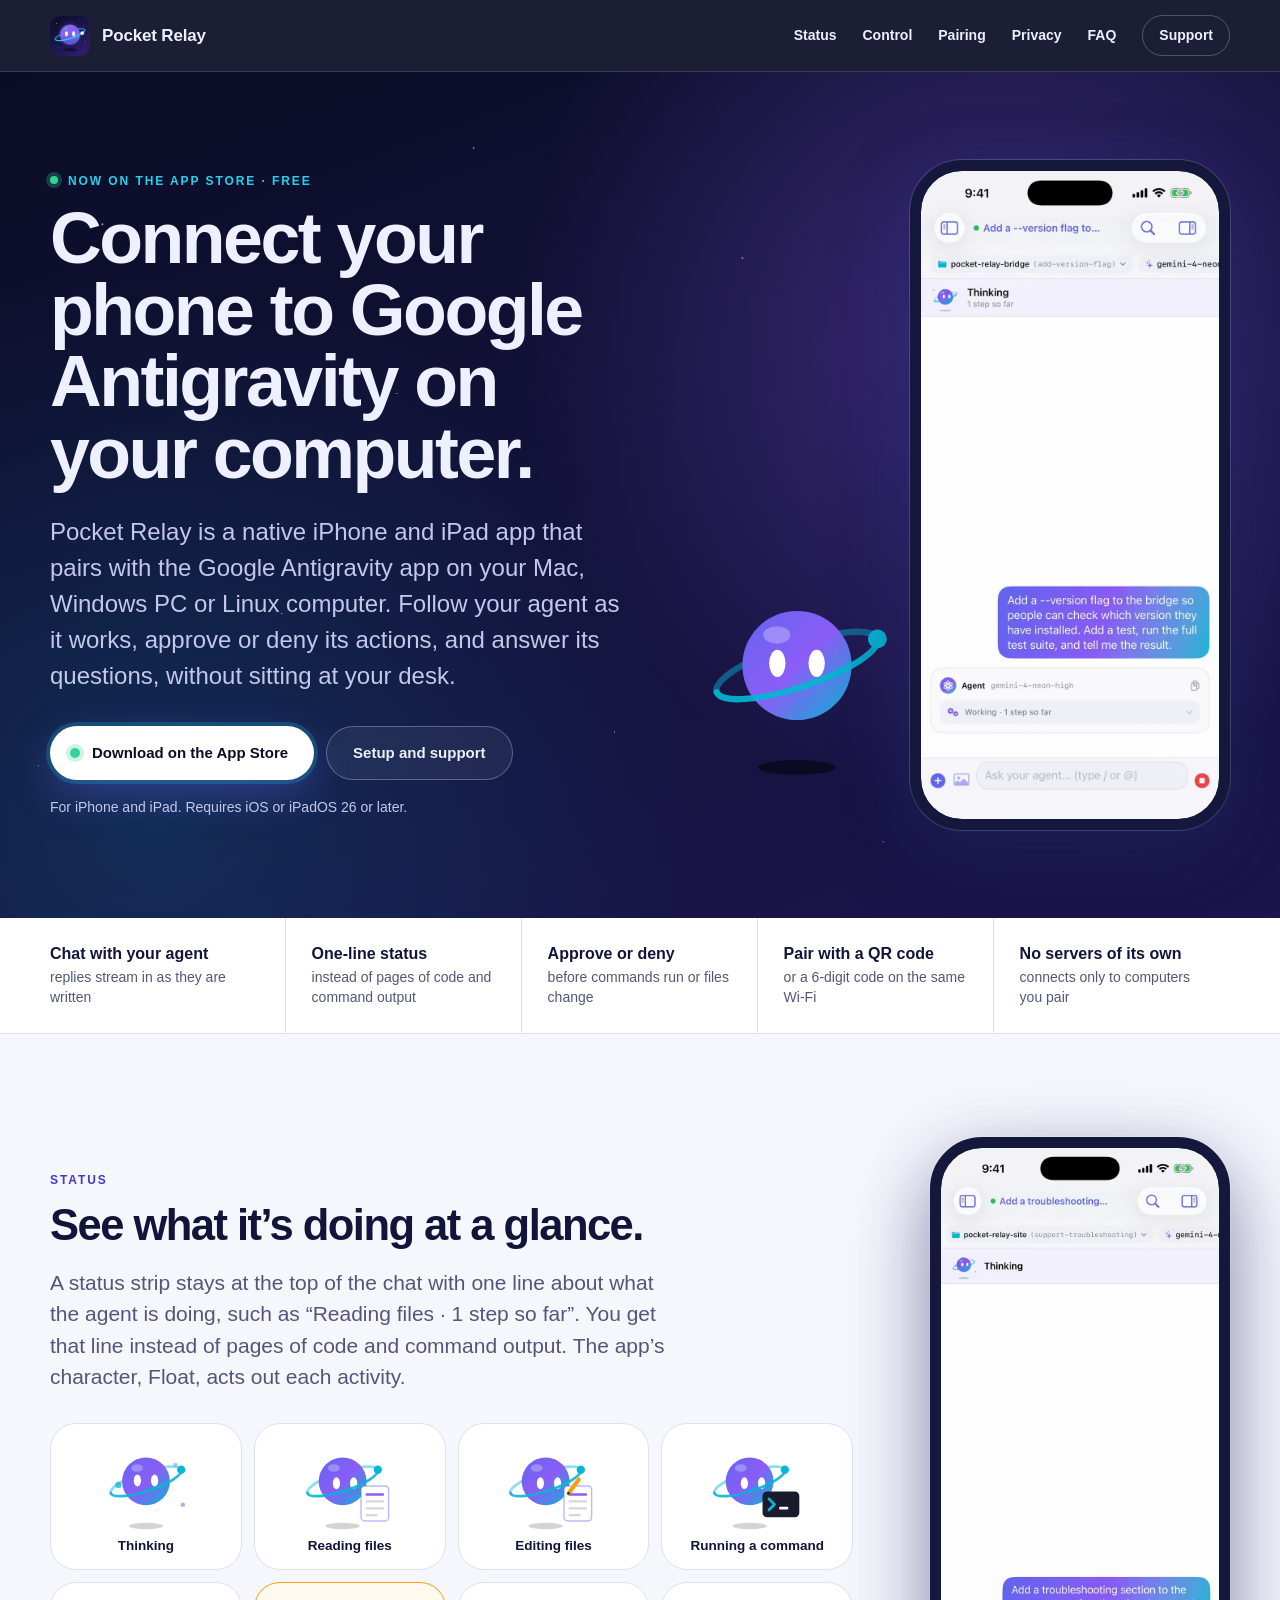
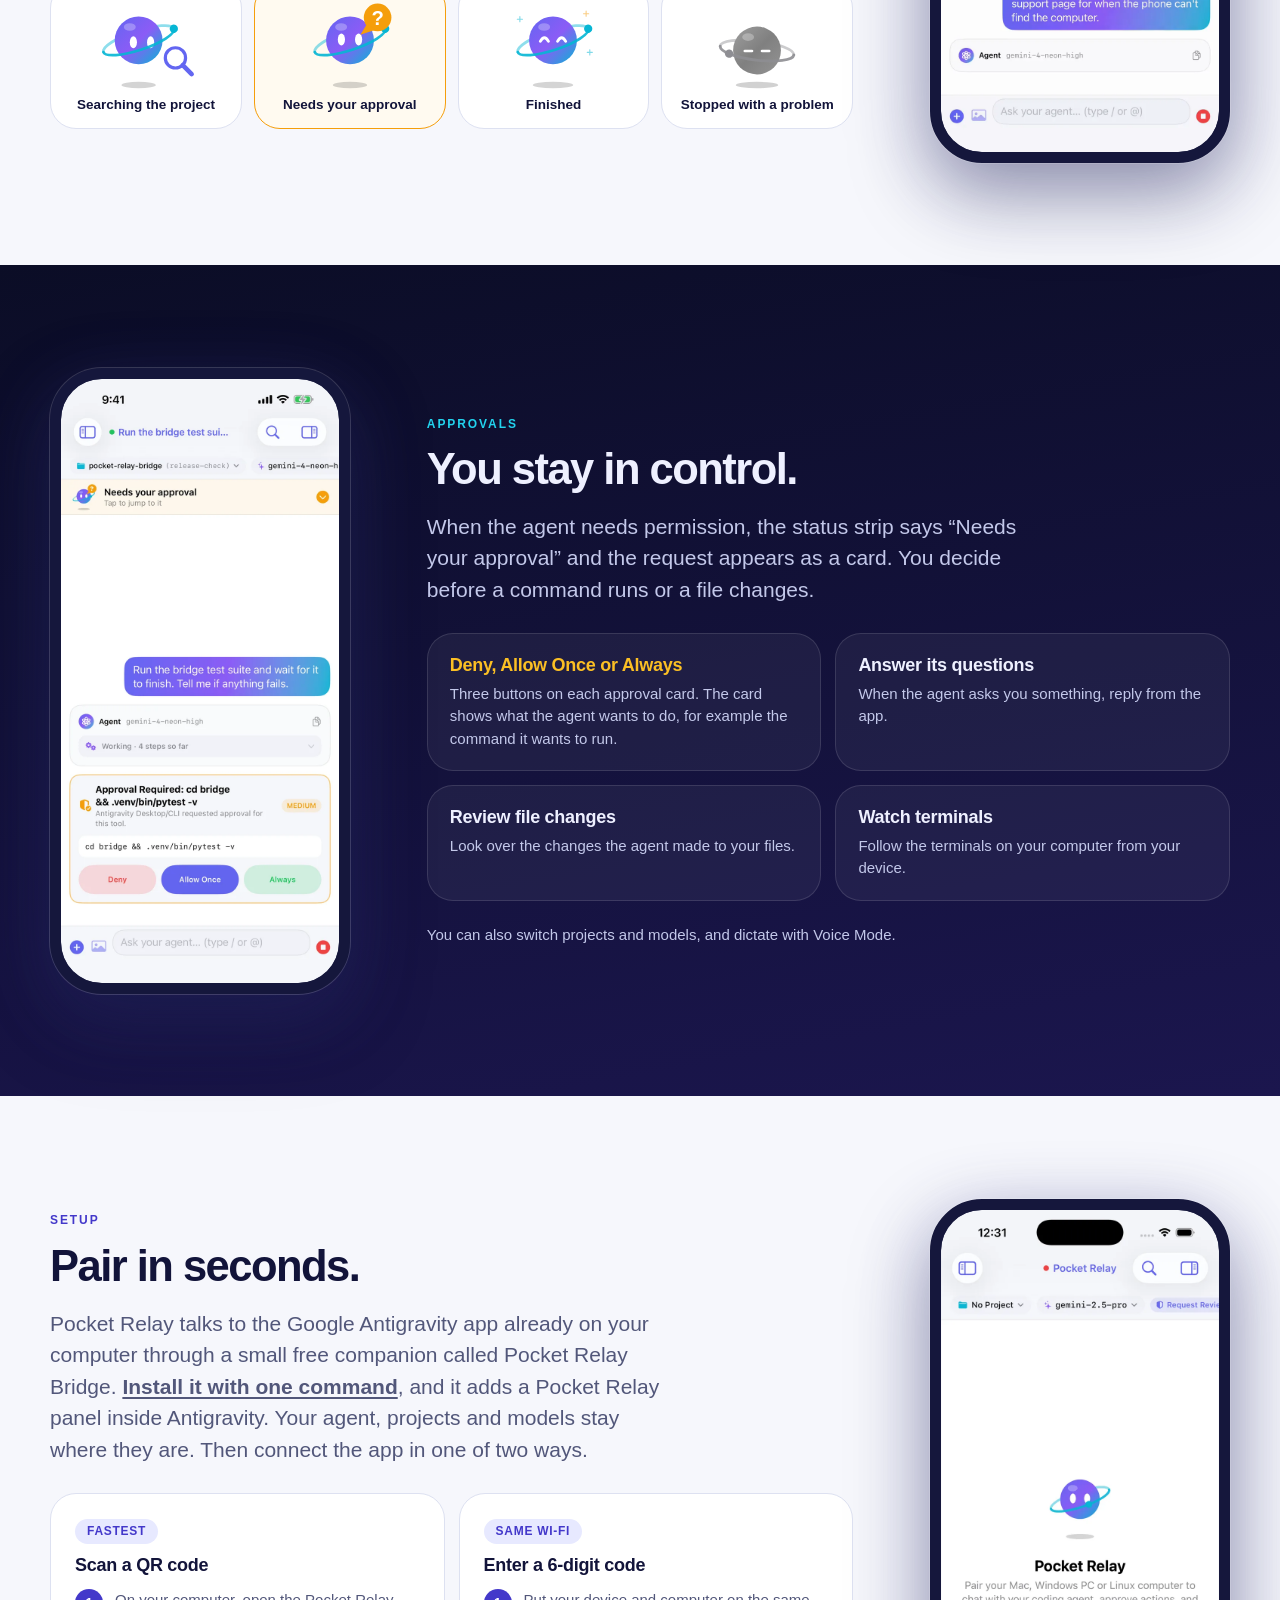
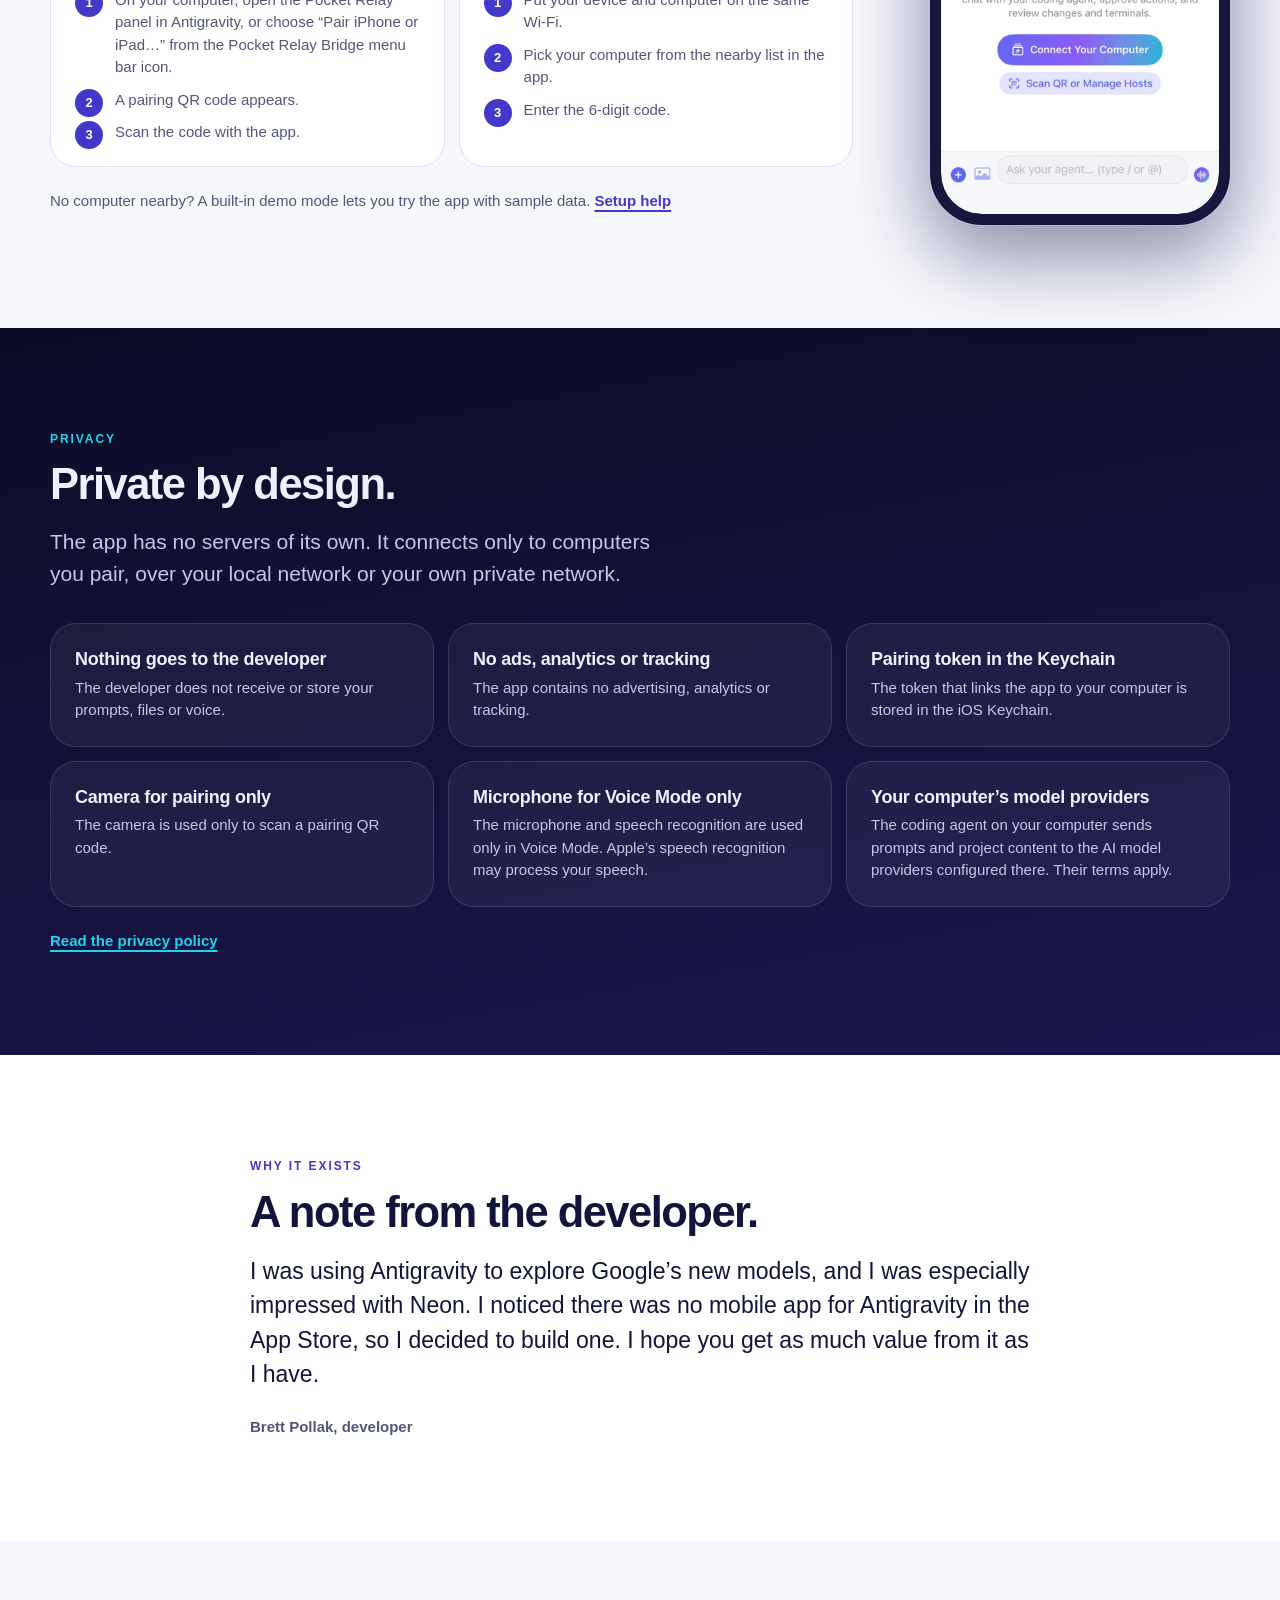
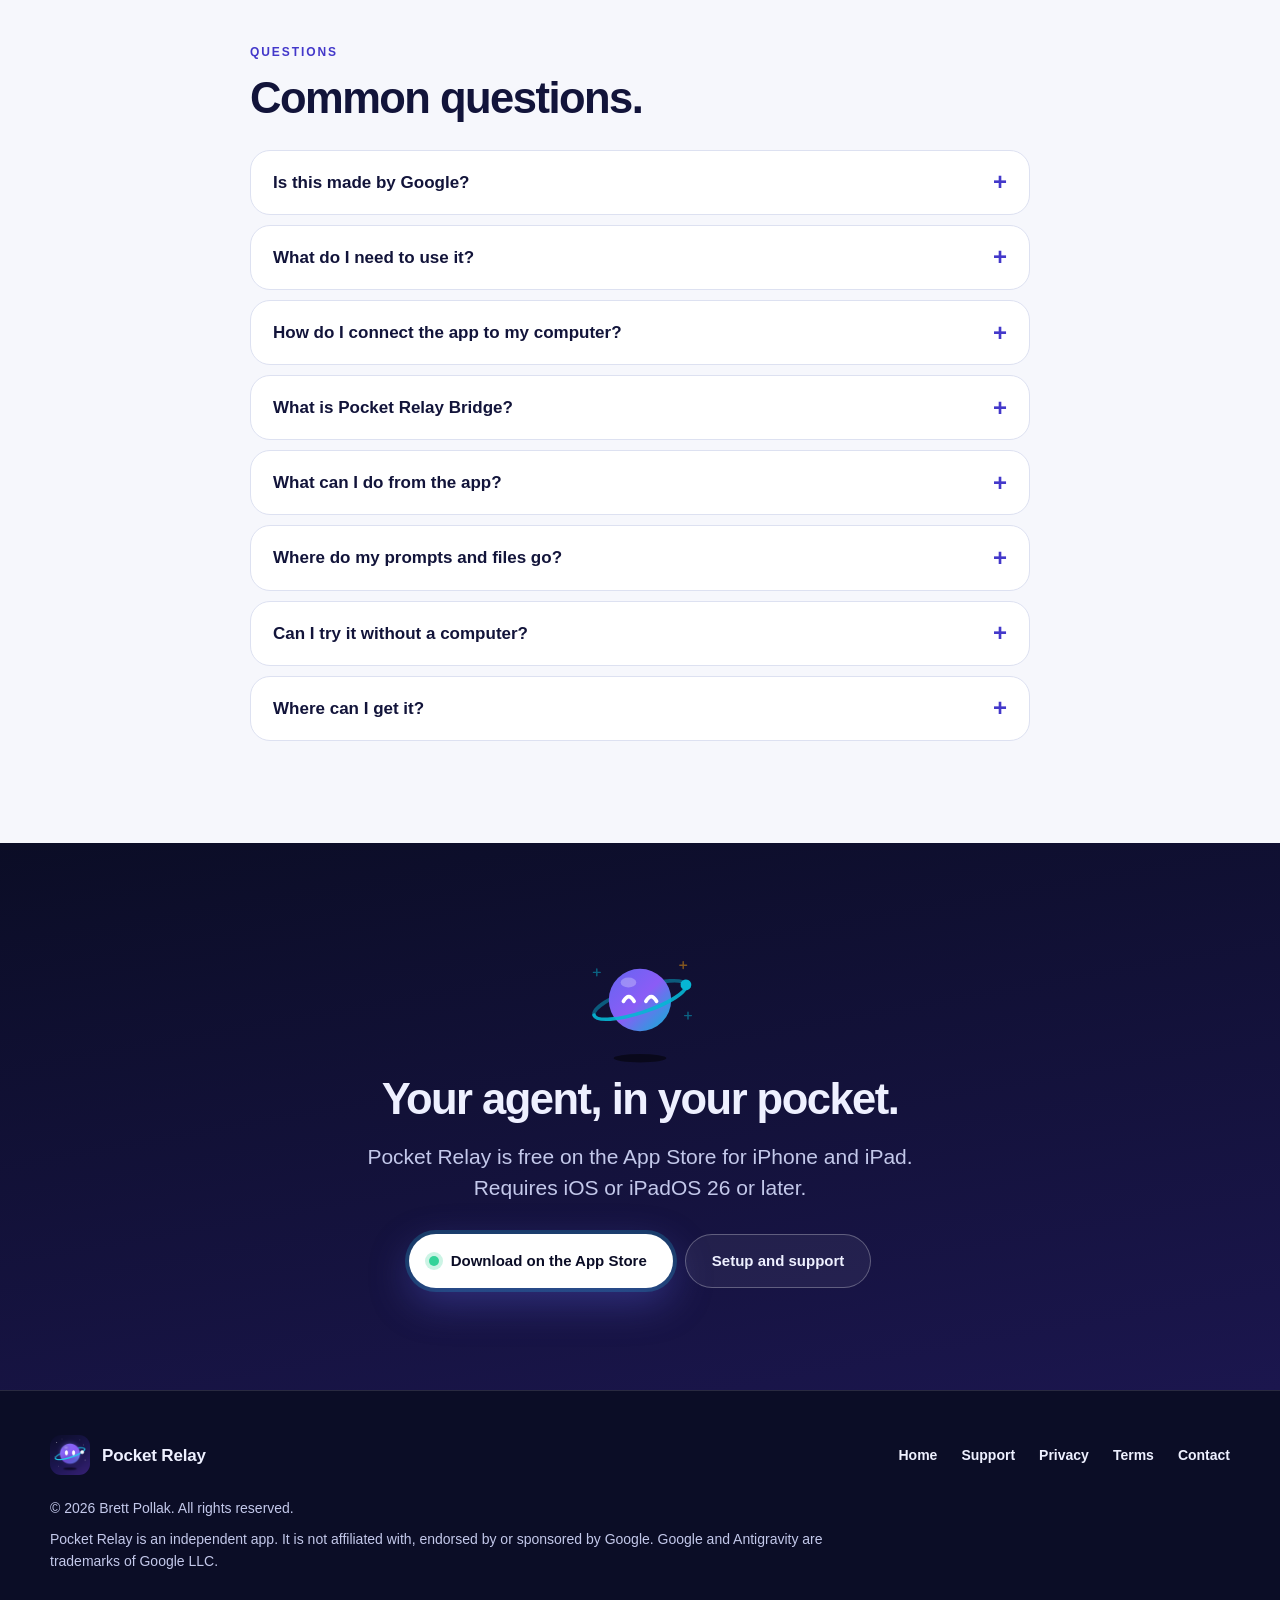
==== commit d8568692: "Update developer note: why Pocket Relay exists Co-Authored-By: Claude Opus 5.5 <noreply@anthropic.co" ====
--- a/index.html
+++ b/index.html
@@ -251,7 +251,7 @@
         <div class="shell narrow why">
           <p class="eyebrow">Why it exists</p>
           <h2>A note from the developer.</h2>
-          <p class="note">I built Pocket Relay so I could check on long agent runs and steer them when I am away from my desk. On a phone I wanted one line that says what the agent is doing, and a clear way to approve or deny what it asks for.</p>
+          <p class="note">I was using Antigravity to explore Google’s new models, and I was especially impressed with Neon. I noticed there was no mobile app for Antigravity in the App Store, so I decided to build one. I hope you get as much value from it as I have.</p>
           <p class="signature">Brett Pollak, developer</p>
         </div>
       </section>
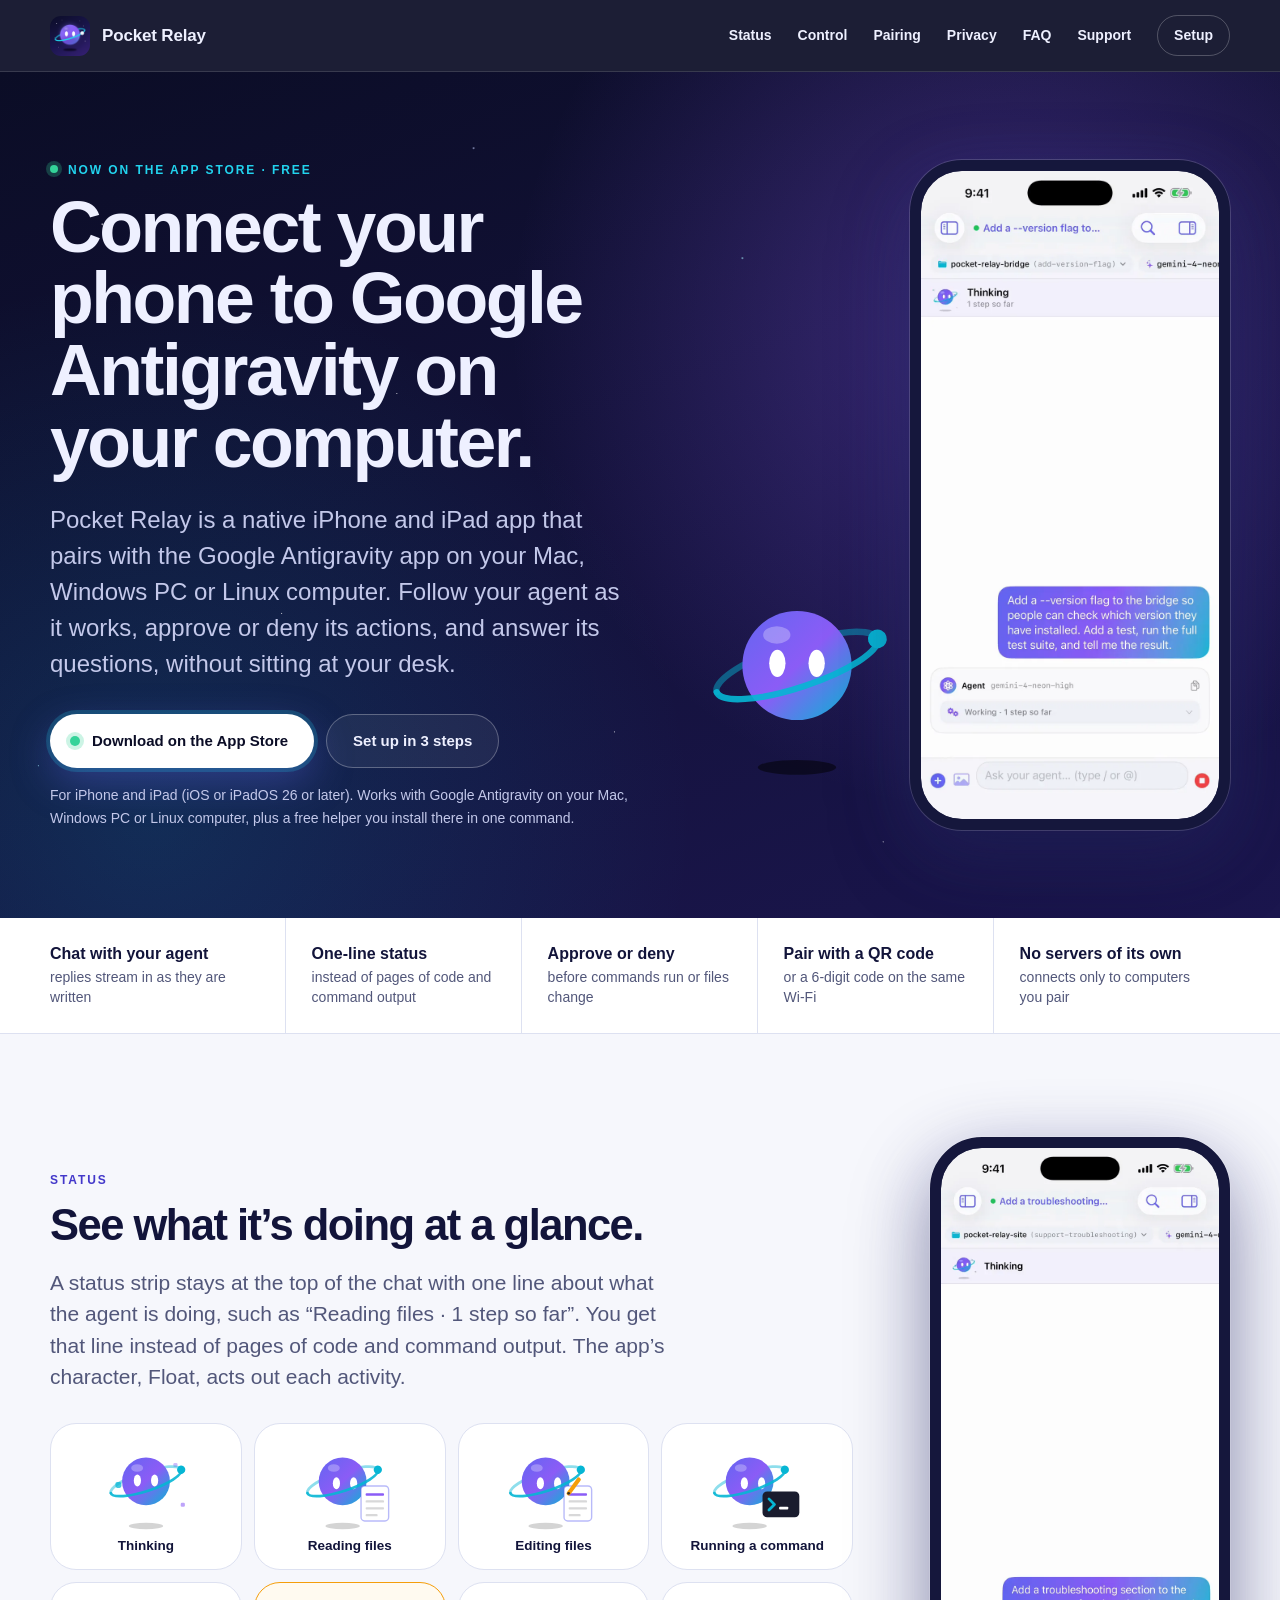
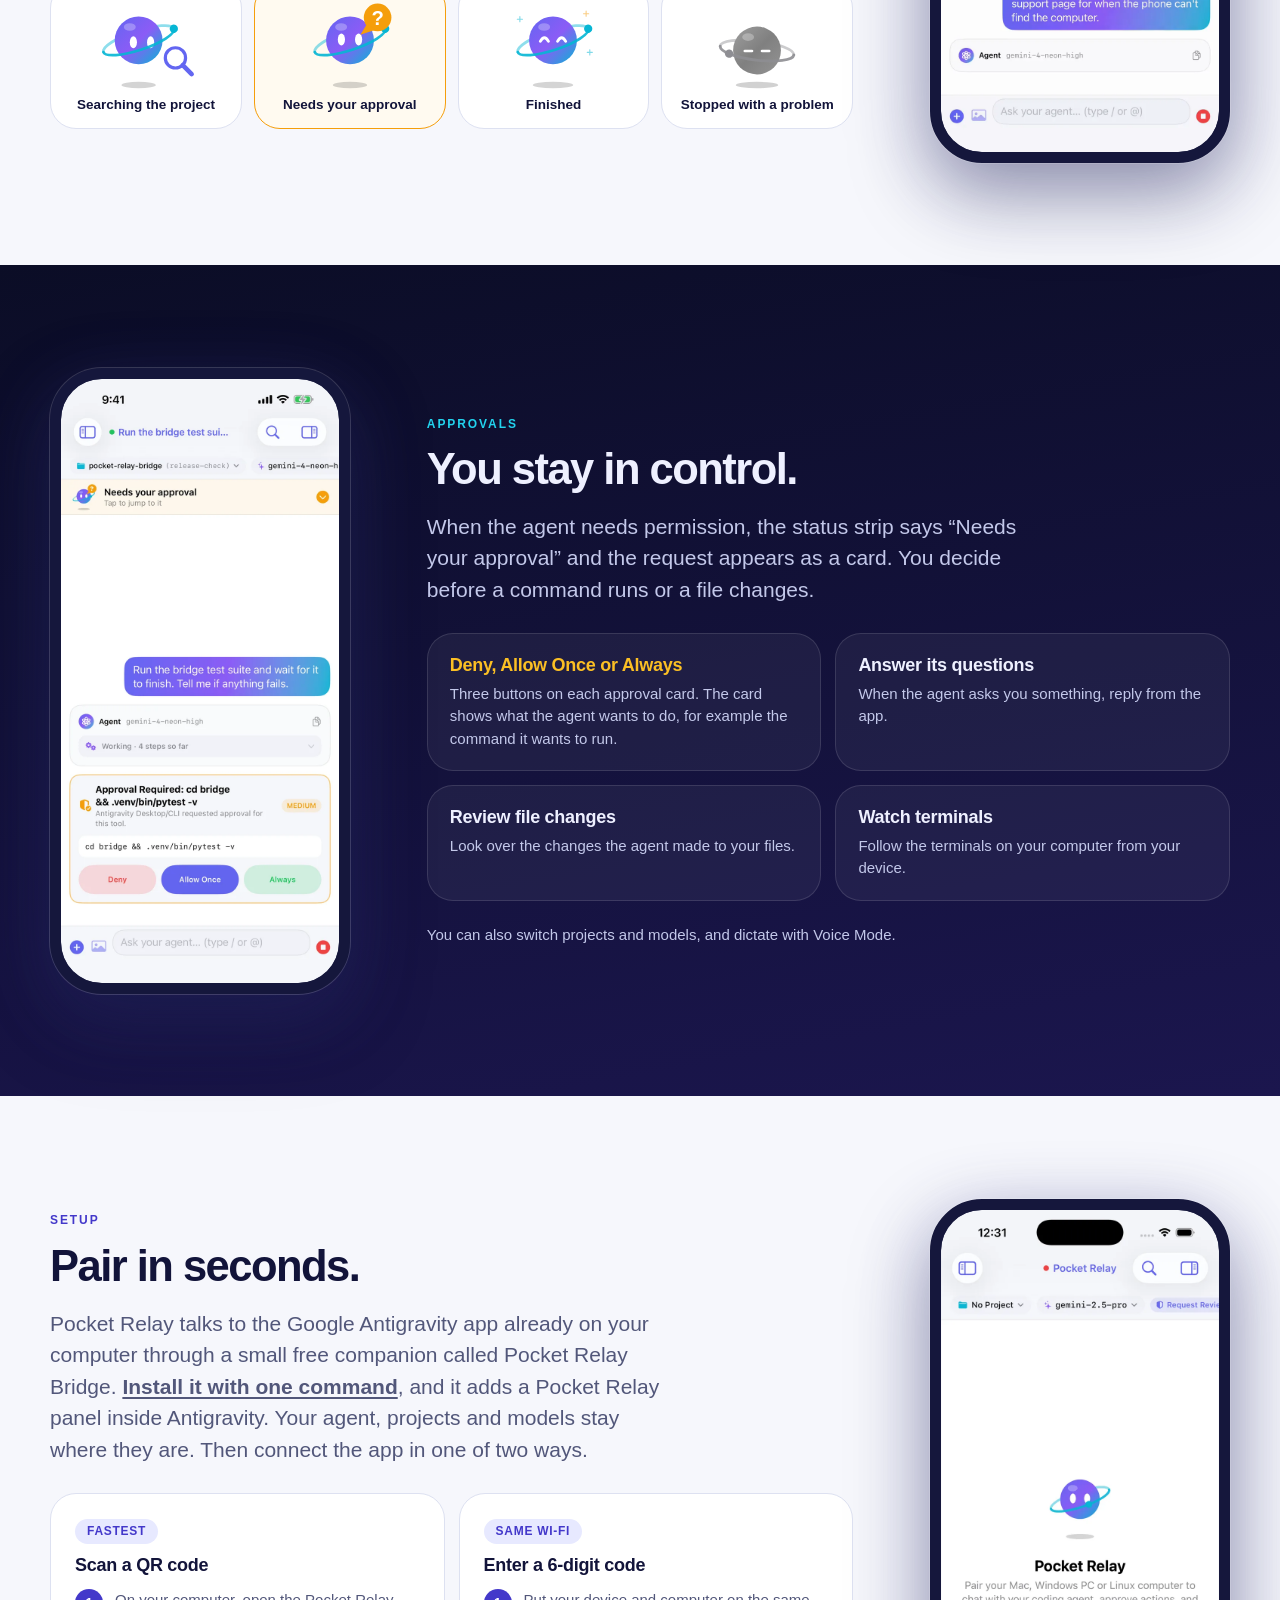
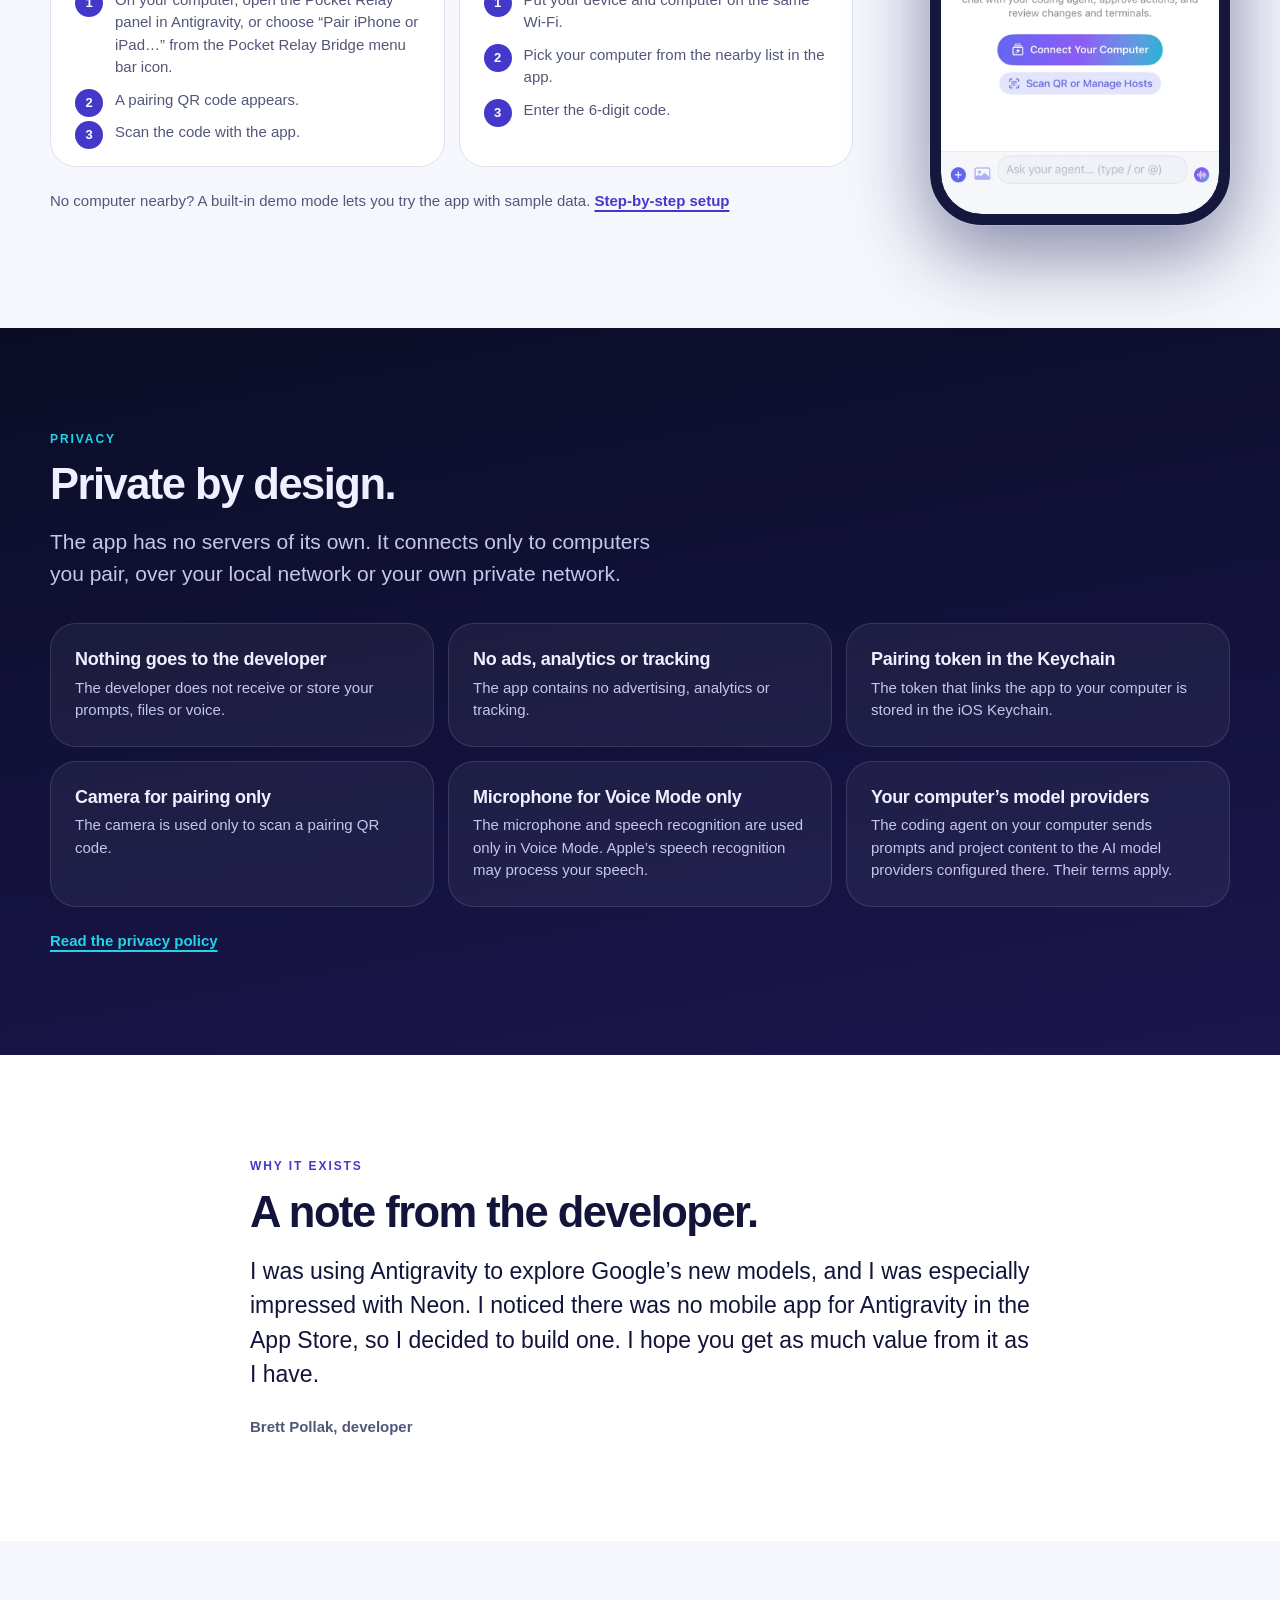
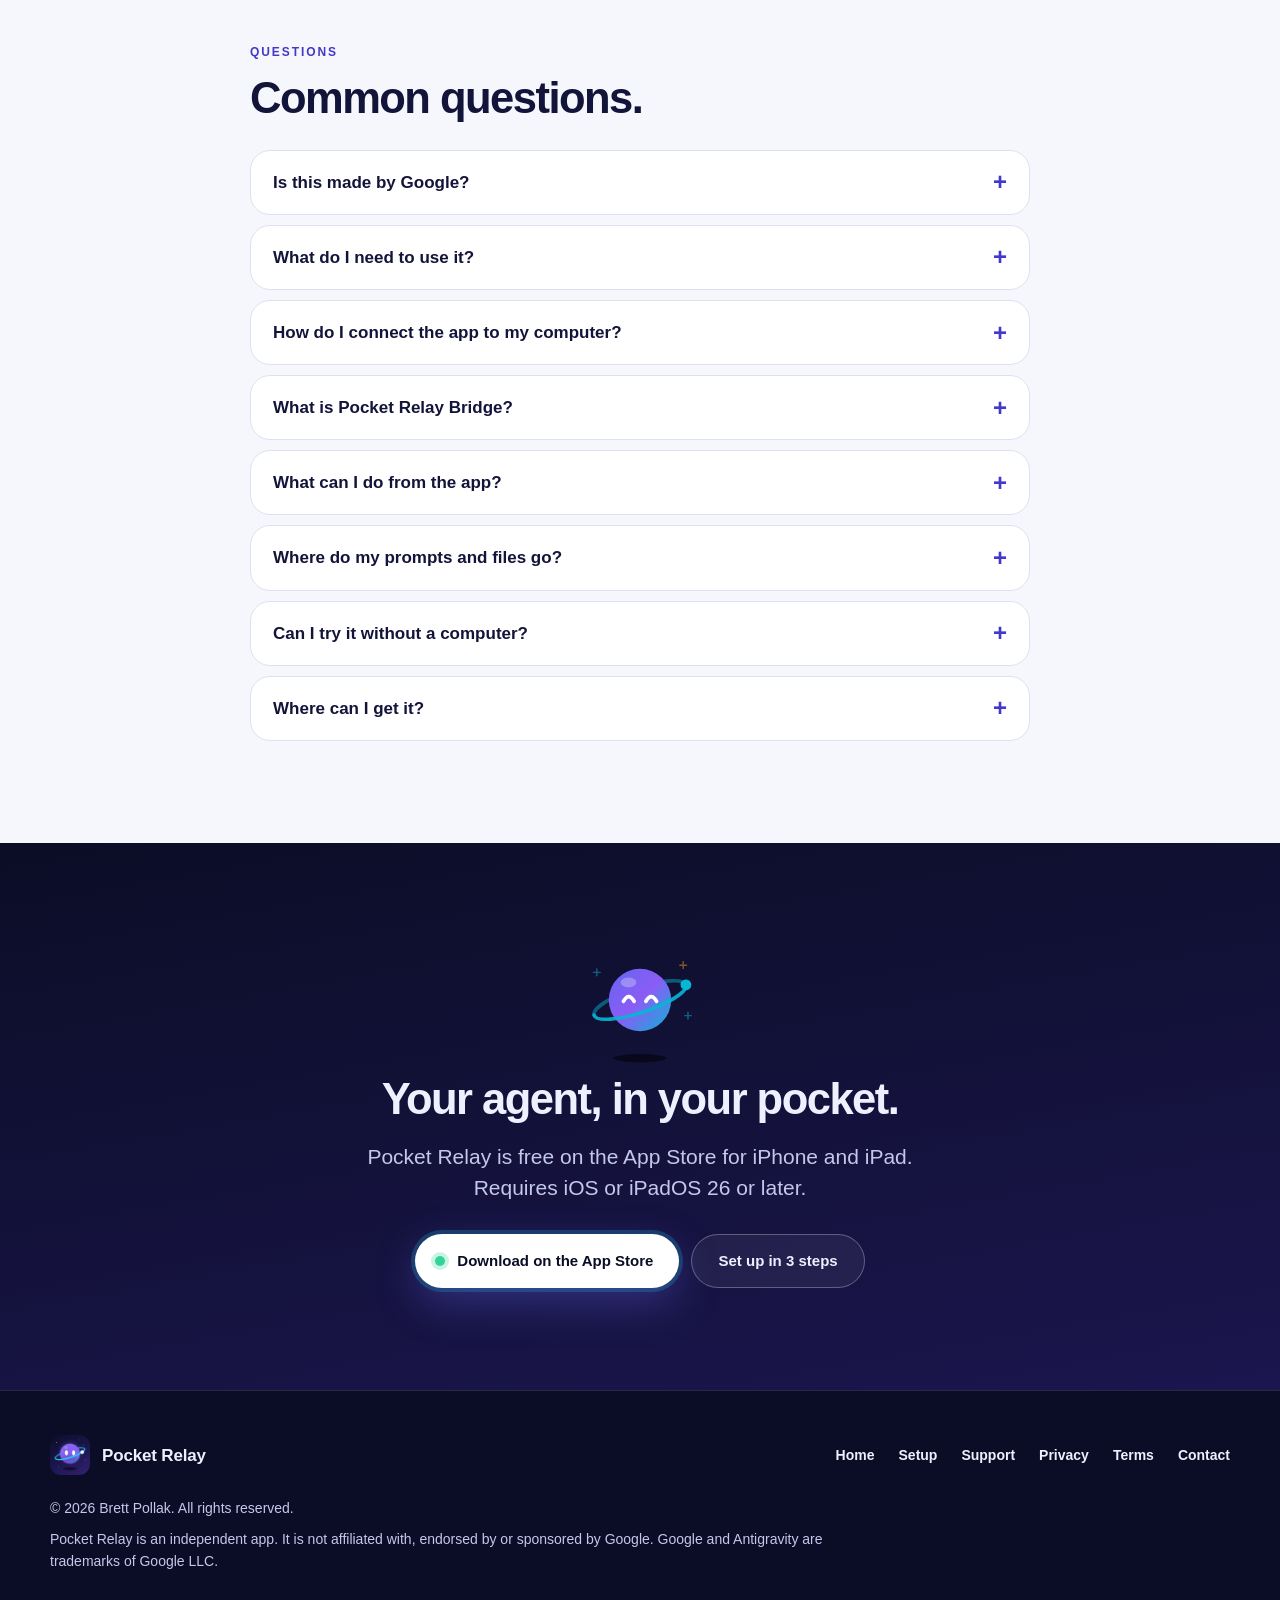
==== commit 77fc0f95: "Add a 3-step setup page and point every setup link to it New /setup/ page: (1) Antigravity + agy CLI" ====
--- a/index.html
+++ b/index.html
@@ -9,7 +9,7 @@
     <meta name="robots" content="index, follow">
     <link rel="icon" type="image/png" sizes="64x64" href="assets/favicon.png">
     <link rel="apple-touch-icon" sizes="180x180" href="assets/apple-touch-icon.png">
-    <link rel="stylesheet" href="assets/styles.css?v=launch1">
+    <link rel="stylesheet" href="assets/styles.css?v=setup1">
 
     <!-- SITE BASE URL: https://pocketrelay.app/
          Every absolute URL in this file is inside this block (down to END SITE BASE URL).
@@ -131,7 +131,7 @@
     <svg class="visually-hidden" width="0" height="0" aria-hidden="true" focusable="false"><defs><linearGradient id="float-body" x1="0" y1="0" x2="1" y2="1"><stop offset="0" stop-color="#6366f1"/><stop offset="0.5" stop-color="#8b5cf6"/><stop offset="1" stop-color="#06b6d4"/></linearGradient><linearGradient id="float-grey" x1="0" y1="0" x2="1" y2="1"><stop offset="0" stop-color="#9e9e9e"/><stop offset="0.5" stop-color="#808080"/><stop offset="1" stop-color="#949494"/></linearGradient></defs></svg>
     <header class="site-header">
       <a class="brand" href="./" aria-label="Pocket Relay home"><img src="assets/apple-touch-icon.png" width="40" height="40" alt=""><span>Pocket Relay</span></a>
-      <nav aria-label="Primary"><a class="nav-anchor" href="#status">Status</a><a class="nav-anchor" href="#control">Control</a><a class="nav-anchor" href="#pairing">Pairing</a><a class="nav-anchor" href="#privacy">Privacy</a><a class="nav-anchor" href="#faq">FAQ</a><a class="nav-pill" href="support/">Support</a></nav>
+      <nav aria-label="Primary"><a class="nav-anchor" href="#status">Status</a><a class="nav-anchor" href="#control">Control</a><a class="nav-anchor" href="#pairing">Pairing</a><a class="nav-anchor" href="#privacy">Privacy</a><a class="nav-anchor" href="#faq">FAQ</a><a class="nav-anchor" href="support/">Support</a><a class="nav-pill" href="setup/">Setup</a></nav>
     </header>
 
     <main id="main">
@@ -141,11 +141,11 @@
             <p class="eyebrow"><span class="live-dot" aria-hidden="true"></span>Now on the App Store · Free</p>
             <h1>Connect your phone to Google Antigravity on your computer.</h1>
             <p class="lede">Pocket Relay is a native iPhone and iPad app that pairs with the Google Antigravity app on your Mac, Windows PC or Linux computer. Follow your agent as it works, approve or deny its actions, and answer its questions, without sitting at your desk.</p>
-            <div class="cta-row"><a class="soon-pill" href="https://apps.apple.com/us/app/pocket-relay-for-antigravity/id6837743748">Download on the App Store</a><a class="button ghost" href="support/">Setup and support</a></div><p class="cta-note">For iPhone and iPad. Requires iOS or iPadOS 26 or later.</p>
+            <div class="cta-row"><a class="soon-pill" href="https://apps.apple.com/us/app/pocket-relay-for-antigravity/id6837743748">Download on the App Store</a><a class="button ghost" href="setup/">Set up in 3 steps</a></div><p class="cta-note">For iPhone and iPad (iOS or iPadOS 26 or later). Works with Google Antigravity on your Mac, Windows PC or Linux computer, plus a free helper you install there in one command.</p>
           </div>
           <div class="hero-visual">
             <div class="hero-float"><svg class="float float--idle" viewBox="0 0 100 100" width="100" height="100" aria-hidden="true" focusable="false"><ellipse class="fl-shadow" cx="50" cy="93.5" rx="22" ry="3.5"/><g class="fl-bob"><g transform="translate(50 45) rotate(-18.33)"><path class="fl-ring fl-ring--far" d="M-40.3 0A40.3 10.4 0 0 1 40.3 0"/><g class="fl-moon fl-moon--far"><g class="fl-mx" transform="translate(40.3 0)"><g class="fl-my"><circle r="4.5"/></g></g></g></g><circle cx="50" cy="45" r="26" fill="url(#float-body)"/><ellipse cx="40.38" cy="30.44" rx="6.5" ry="4.16" fill="#fff" fill-opacity="0.28"/><g class="fl-look"><ellipse class="fl-eye" cx="40.64" cy="43.96" rx="3.9" ry="6.5"/><ellipse class="fl-eye" cx="59.36" cy="43.96" rx="3.9" ry="6.5"/></g><g transform="translate(50 45) rotate(-18.33)"><path class="fl-ring fl-ring--near" d="M40.3 0A40.3 10.4 0 0 1 -40.3 0"/><g class="fl-moon fl-moon--near"><g class="fl-mx" transform="translate(40.3 0)"><g class="fl-my"><circle r="4.5"/></g></g></g></g></g></svg></div>
-            <div class="phone"><video class="phone-video" width="736" height="1600" autoplay muted loop playsinline preload="auto" poster="assets/video-hero-v2-poster.webp" aria-label="Pocket Relay on iPhone during a real session. The agent is asked to add a --version flag to the Pocket Relay Bridge, add a test and run the test suite. The status strip moves through Thinking and Editing files, one approval card asks to run the tests and is allowed, and the agent finishes: 43 tests passed. The Changes view then shows two changed files and the code diff."><source src="assets/video-hero-v2.mp4" type="video/mp4"></video></div>
+            <div class="phone"><video class="phone-video" width="736" height="1600" autoplay muted loop playsinline preload="auto" poster="assets/video-hero-v2-poster.webp" aria-label="Pocket Relay on iPhone during a real session. The agent is asked to add a --version flag to the Pocket Relay Bridge, add a test and run the test suite. The status strip moves through Thinking and Editing files, one approval card asks to run the tests and is allowed, and the agent finishes: 43 tests passed. The Changes view then shows two changed files and the code diff."><source src="assets/video-hero-v3.mp4" type="video/mp4"></video></div>
           </div>
         </div>
       </section>
@@ -199,7 +199,7 @@
           <div class="feature-copy">
             <p class="eyebrow">Setup</p>
             <h2>Pair in seconds.</h2>
-            <p class="lede">Pocket Relay talks to the Google Antigravity app already on your computer through a small free companion called Pocket Relay Bridge. <a href="support/#bridge">Install it with one command</a>, and it adds a Pocket Relay panel inside Antigravity. Your agent, projects and models stay where they are. Then connect the app in one of two ways.</p>
+            <p class="lede">Pocket Relay talks to the Google Antigravity app already on your computer through a small free companion called Pocket Relay Bridge. <a href="setup/">Install it with one command</a>, and it adds a Pocket Relay panel inside Antigravity. Your agent, projects and models stay where they are. Then connect the app in one of two ways.</p>
             <div class="pair-methods">
               <div>
                 <span class="tag">Fastest</span>
@@ -220,7 +220,7 @@
                 </ol>
               </div>
             </div>
-            <p class="aside-note">No computer nearby? A built-in demo mode lets you try the app with sample data. <a class="text-link" href="support/">Setup help</a></p>
+            <p class="aside-note">No computer nearby? A built-in demo mode lets you try the app with sample data. <a class="text-link" href="setup/">Step-by-step setup</a></p>
           </div>
           <div class="feature-visual">
             <div class="phone"><picture><source type="image/webp" srcset="assets/screen-welcome.webp"><img src="assets/screen-welcome.png" width="736" height="1600" loading="lazy" decoding="async" alt="Pocket Relay welcome screen showing the Float character and the heading Connect Your Computer."></picture></div>
@@ -260,7 +260,7 @@
         <div class="shell narrow">
           <p class="eyebrow">Questions</p>
           <h2>Common questions.</h2>
-          <div class="faq-list"><details><summary>Is this made by Google?</summary><p>No. Pocket Relay is an independent app. It is not affiliated with, endorsed by or sponsored by Google. Google and Antigravity are trademarks of Google LLC.</p></details><details><summary>What do I need to use it?</summary><p>An iPhone or iPad running iOS or iPadOS 26 or later, and a Mac, Windows PC or Linux computer running Google Antigravity with the Pocket Relay Bridge companion. The computer must be on, awake and reachable from your device.</p></details><details><summary>How do I connect the app to my computer?</summary><p>Scan the QR code shown on your computer, which is the fastest way. Or pick a nearby computer on the same Wi‑Fi and enter a 6‑digit code. Codes last 10 minutes.</p></details><details><summary>What is Pocket Relay Bridge?</summary><p>A small free companion that runs on your computer so the app can connect to Google Antigravity. You <a href="support/#bridge">install it with one command</a>, and it adds a Pocket Relay panel inside Antigravity.</p></details><details><summary>What can I do from the app?</summary><p>Chat with your agent and see replies stream in, see a one-line status of what it is doing, approve or deny actions, answer the agent&#x27;s questions, review file changes, watch terminals, switch projects and models, and dictate with Voice Mode.</p></details><details><summary>Where do my prompts and files go?</summary><p>The app has no servers of its own. It connects only to computers you pair, over your local network or your own private network. The developer does not receive or store your prompts, files or voice. The coding agent on your computer sends prompts and project content to the AI model providers configured on that computer, and their terms apply.</p></details><details><summary>Can I try it without a computer?</summary><p>Yes. A built-in demo mode lets you try the app with sample data. Nothing runs on a computer in demo mode.</p></details><details><summary>Where can I get it?</summary><p>Pocket Relay is free on the App Store for iPhone and iPad. It requires iOS or iPadOS 26 or later.</p></details></div>
+          <div class="faq-list"><details><summary>Is this made by Google?</summary><p>No. Pocket Relay is an independent app. It is not affiliated with, endorsed by or sponsored by Google. Google and Antigravity are trademarks of Google LLC.</p></details><details><summary>What do I need to use it?</summary><p>An iPhone or iPad running iOS or iPadOS 26 or later, and a Mac, Windows PC or Linux computer running Google Antigravity with the Pocket Relay Bridge companion. The computer must be on, awake and reachable from your device.</p></details><details><summary>How do I connect the app to my computer?</summary><p>Scan the QR code shown on your computer, which is the fastest way. Or pick a nearby computer on the same Wi‑Fi and enter a 6‑digit code. Codes last 10 minutes.</p></details><details><summary>What is Pocket Relay Bridge?</summary><p>A small free companion that runs on your computer so the app can connect to Google Antigravity. You <a href="setup/">install it with one command</a>, and it adds a Pocket Relay panel inside Antigravity.</p></details><details><summary>What can I do from the app?</summary><p>Chat with your agent and see replies stream in, see a one-line status of what it is doing, approve or deny actions, answer the agent&#x27;s questions, review file changes, watch terminals, switch projects and models, and dictate with Voice Mode.</p></details><details><summary>Where do my prompts and files go?</summary><p>The app has no servers of its own. It connects only to computers you pair, over your local network or your own private network. The developer does not receive or store your prompts, files or voice. The coding agent on your computer sends prompts and project content to the AI model providers configured on that computer, and their terms apply.</p></details><details><summary>Can I try it without a computer?</summary><p>Yes. A built-in demo mode lets you try the app with sample data. Nothing runs on a computer in demo mode.</p></details><details><summary>Where can I get it?</summary><p>Pocket Relay is free on the App Store for iPhone and iPad. It requires iOS or iPadOS 26 or later.</p></details></div>
         </div>
       </section>
 
@@ -269,7 +269,7 @@
           <div class="closing-float"><svg class="float float--done" viewBox="0 0 100 100" width="100" height="100" aria-hidden="true" focusable="false"><ellipse class="fl-shadow" cx="50" cy="93.5" rx="22" ry="3.5"/><g class="fl-bob"><g transform="translate(50 45) rotate(-18.33)"><path class="fl-ring fl-ring--far" d="M-40.3 0A40.3 10.4 0 0 1 40.3 0"/><g class="fl-moon fl-moon--far"><g class="fl-mx" transform="translate(40.3 0)"><g class="fl-my"><circle r="4.5"/></g></g></g></g><circle cx="50" cy="45" r="26" fill="url(#float-body)"/><ellipse cx="40.38" cy="30.44" rx="6.5" ry="4.16" fill="#fff" fill-opacity="0.28"/><path class="fl-eye-line" stroke-width="3.12" d="M36.22 46.04Q40.64 38.24 45.06 46.04"/><path class="fl-eye-line" stroke-width="3.12" d="M54.94 46.04Q59.36 38.24 63.78 46.04"/><g transform="translate(50 45) rotate(-18.33)"><path class="fl-ring fl-ring--near" d="M40.3 0A40.3 10.4 0 0 1 -40.3 0"/><g class="fl-moon fl-moon--near"><g class="fl-mx" transform="translate(40.3 0)"><g class="fl-my"><circle r="4.5"/></g></g></g></g></g><path class="fl-spark" d="M7 22H21M14 15V29" stroke="#06b6d4" style="transform-origin:14px 22px;animation-delay:-0s"/><path class="fl-spark" d="M79 16H93M86 9V23" stroke="#f59e0b" style="transform-origin:86px 16px;animation-delay:-0.41s"/><path class="fl-spark" d="M83 58H97M90 51V65" stroke="#06b6d4" style="transform-origin:90px 58px;animation-delay:-0.81s"/></svg></div>
           <h2>Your agent, in your pocket.</h2>
           <p class="lede">Pocket Relay is free on the App Store for iPhone and iPad. Requires iOS or iPadOS 26 or later.</p>
-          <div class="cta-row"><a class="soon-pill" href="https://apps.apple.com/us/app/pocket-relay-for-antigravity/id6837743748">Download on the App Store</a><a class="button ghost" href="support/">Setup and support</a></div>
+          <div class="cta-row"><a class="soon-pill" href="https://apps.apple.com/us/app/pocket-relay-for-antigravity/id6837743748">Download on the App Store</a><a class="button ghost" href="setup/">Set up in 3 steps</a></div>
         </div>
       </section>
     </main>
@@ -277,7 +277,7 @@
       <div class="shell">
         <div class="footer-top">
           <a class="brand" href="./" aria-label="Pocket Relay home"><img src="assets/apple-touch-icon.png" width="40" height="40" alt="" loading="lazy"><span>Pocket Relay</span></a>
-          <nav aria-label="Footer"><a href="./">Home</a><a href="support/">Support</a><a href="privacy/">Privacy</a><a href="terms/">Terms</a><a href="mailto:brettcpollak@gmail.com">Contact</a></nav>
+          <nav aria-label="Footer"><a href="./">Home</a><a href="setup/">Setup</a><a href="support/">Support</a><a href="privacy/">Privacy</a><a href="terms/">Terms</a><a href="mailto:brettcpollak@gmail.com">Contact</a></nav>
         </div>
         <p>&copy; 2026 Brett Pollak. All rights reserved.</p>
         <p>Pocket Relay is an independent app. It is not affiliated with, endorsed by or sponsored by Google. Google and Antigravity are trademarks of Google LLC.</p>
--- a/assets/styles.css
+++ b/assets/styles.css
@@ -559,3 +559,21 @@
 .prose pre.command { margin: 12px 0 18px; padding: 14px 16px; border-radius: 14px; background: #0b0d26; color: #e6e8ff; overflow-x: auto; font-size: 13.5px; line-height: 1.5; }
 .prose pre.command code { font-family: ui-monospace, SFMono-Regular, Menlo, Consolas, monospace; white-space: pre; user-select: all; }
 .band .lede a { color: inherit; font-weight: 700; text-decoration: underline; text-underline-offset: 3px; }
+
+/* Setup page */
+.setup-steps { list-style: none; padding: 0 !important; margin: 0 0 40px; counter-reset: step; }
+.setup-steps > li { position: relative; counter-increment: step; margin: 0 0 22px; padding: 26px 26px 10px 92px; border: 1px solid var(--line); border-radius: 22px; background: var(--white); }
+.setup-steps > li::before { content: counter(step); position: absolute; left: 24px; top: 26px; width: 48px; height: 48px; border-radius: 50%; display: grid; place-items: center; font-size: 24px; font-weight: 900; color: #fff; background: linear-gradient(135deg, #6366f1, #8b5cf6 55%, #06b6d4); }
+.setup-steps h2 { margin-top: 2px !important; }
+.setup-steps h3 { font-size: 16px; margin-top: 18px; }
+.step-where { margin: 0 0 4px; font-size: 13px; font-weight: 900; letter-spacing: .12em; text-transform: uppercase; color: var(--indigo-deep); }
+.step-check { padding: 12px 16px; border-radius: 14px; background: #ecfdf5; color: #065f46 !important; font-weight: 600; }
+.prose code { font-family: ui-monospace, SFMono-Regular, Menlo, Consolas, monospace; font-size: .92em; }
+.fine-print { margin-top: 36px; font-size: 14px; color: #6b6f8f !important; }
+.on-phone { display: none; }
+@media (max-width: 820px) and (hover: none) { .on-phone { display: block; } }
+@media (max-width: 560px) { .setup-steps > li { padding: 74px 18px 6px; } .setup-steps > li::before { left: 18px; top: 18px; } }
+.setup-steps pre.command { position: relative; padding-right: 84px; }
+.setup-steps pre.command code { white-space: pre-wrap; word-break: break-all; }
+.copy-btn { position: absolute; top: 8px; right: 8px; padding: 6px 12px; border: 1px solid rgba(255,255,255,.25); border-radius: 10px; background: rgba(255,255,255,.08); color: #e6e8ff; font: 800 12px/1 system-ui, sans-serif; cursor: pointer; }
+.copy-btn:hover { border-color: var(--cyan-bright); }
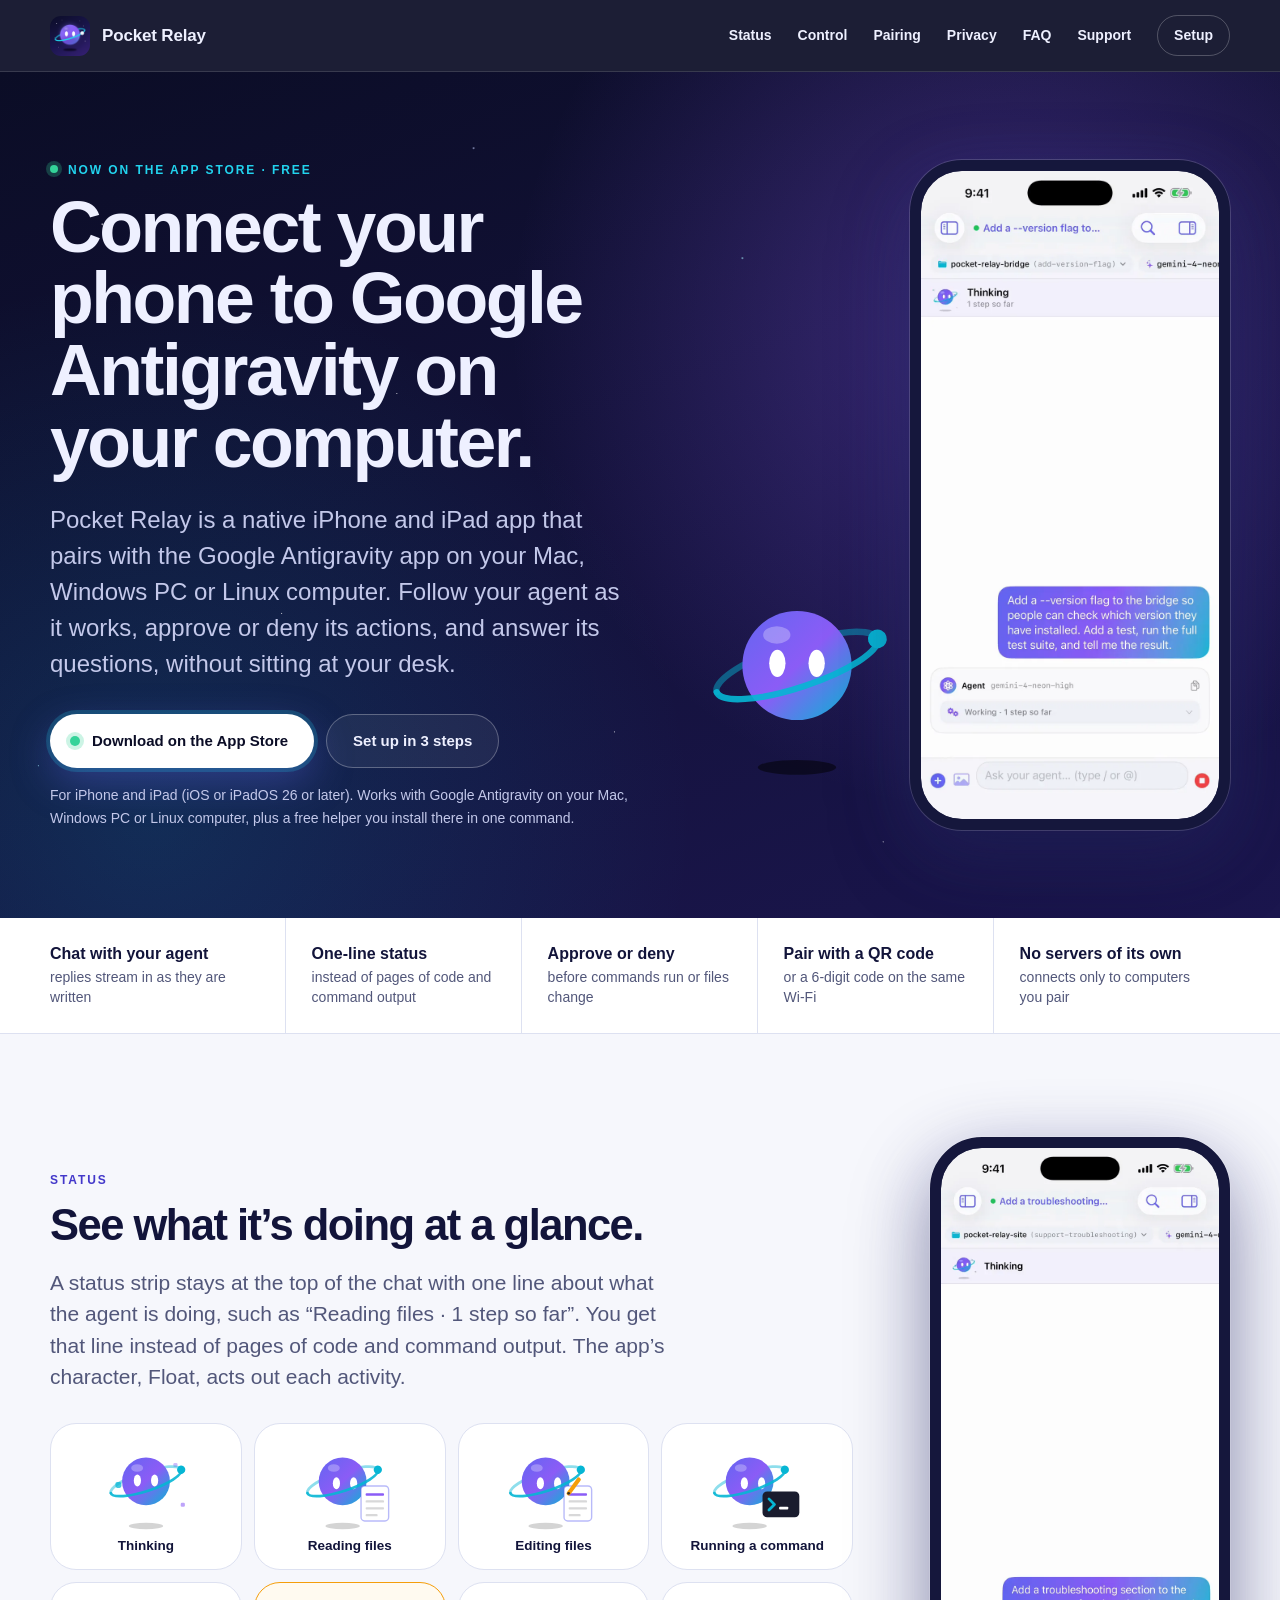
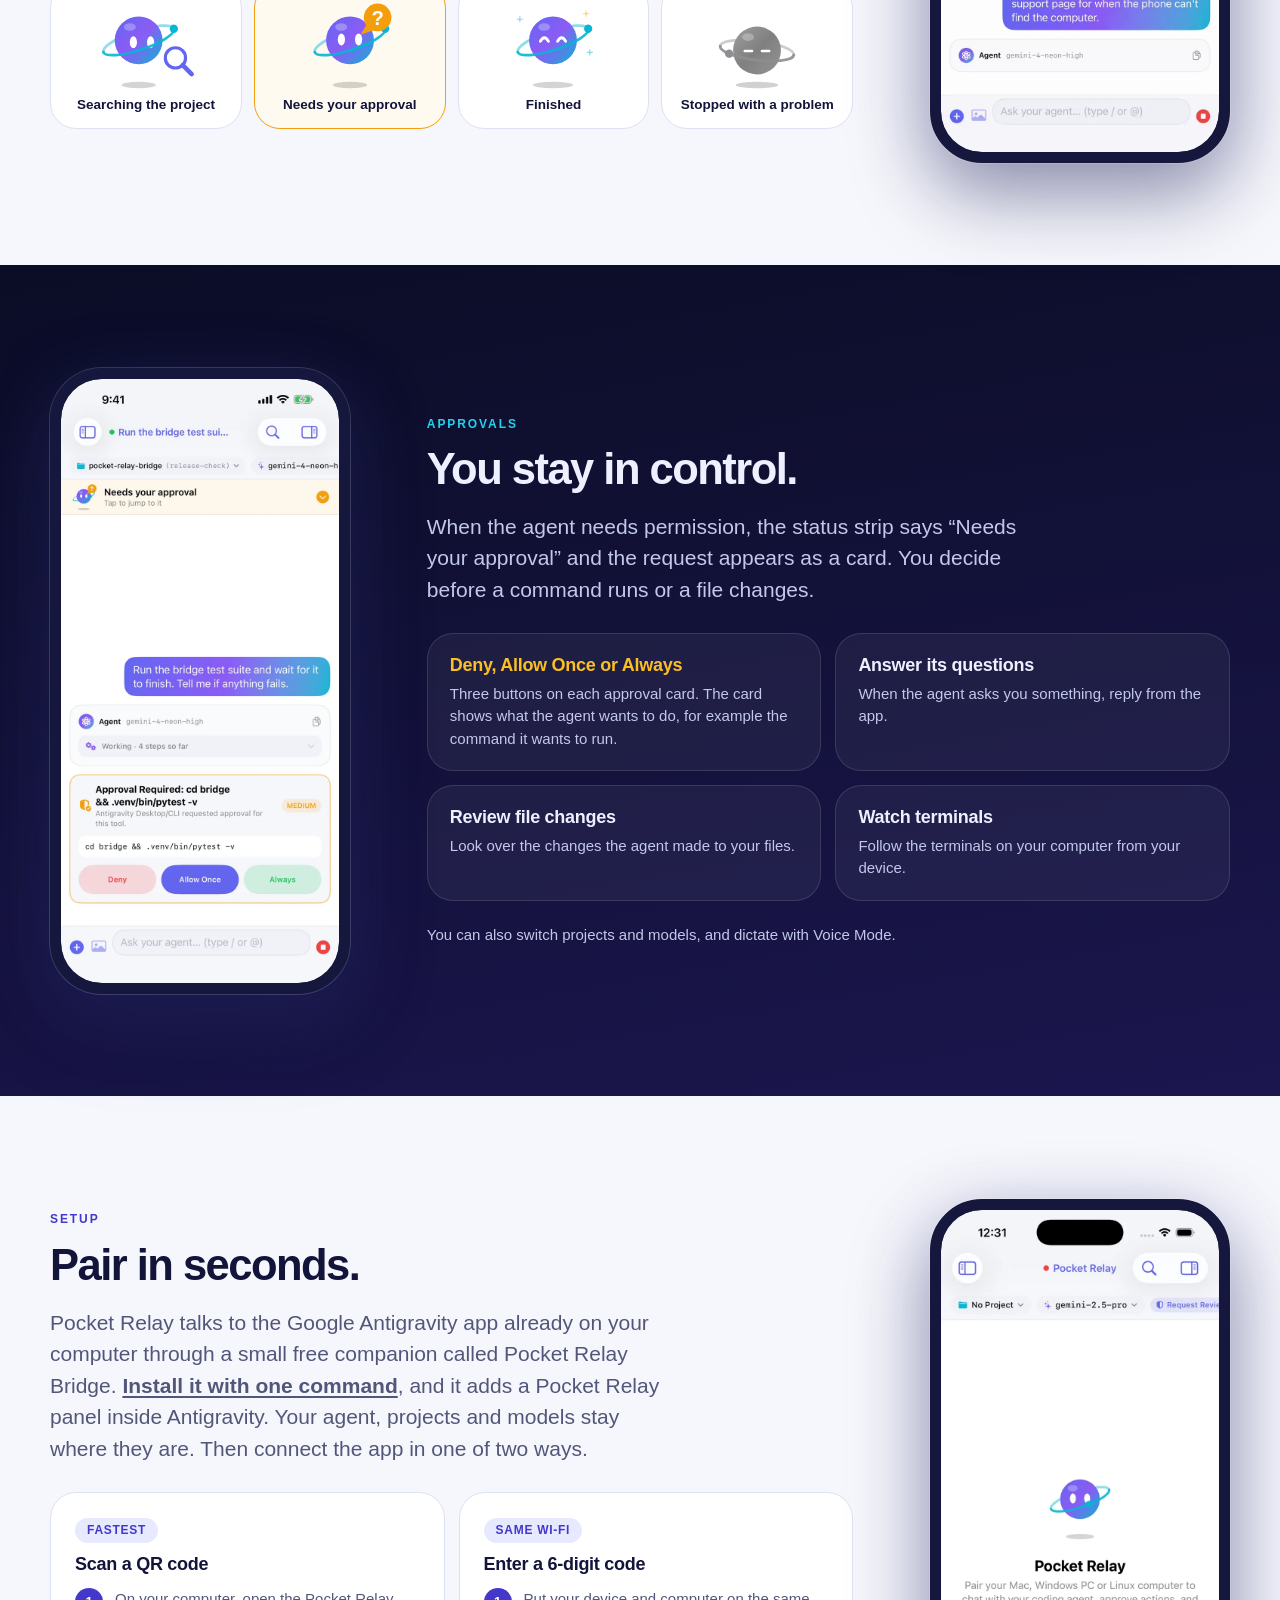
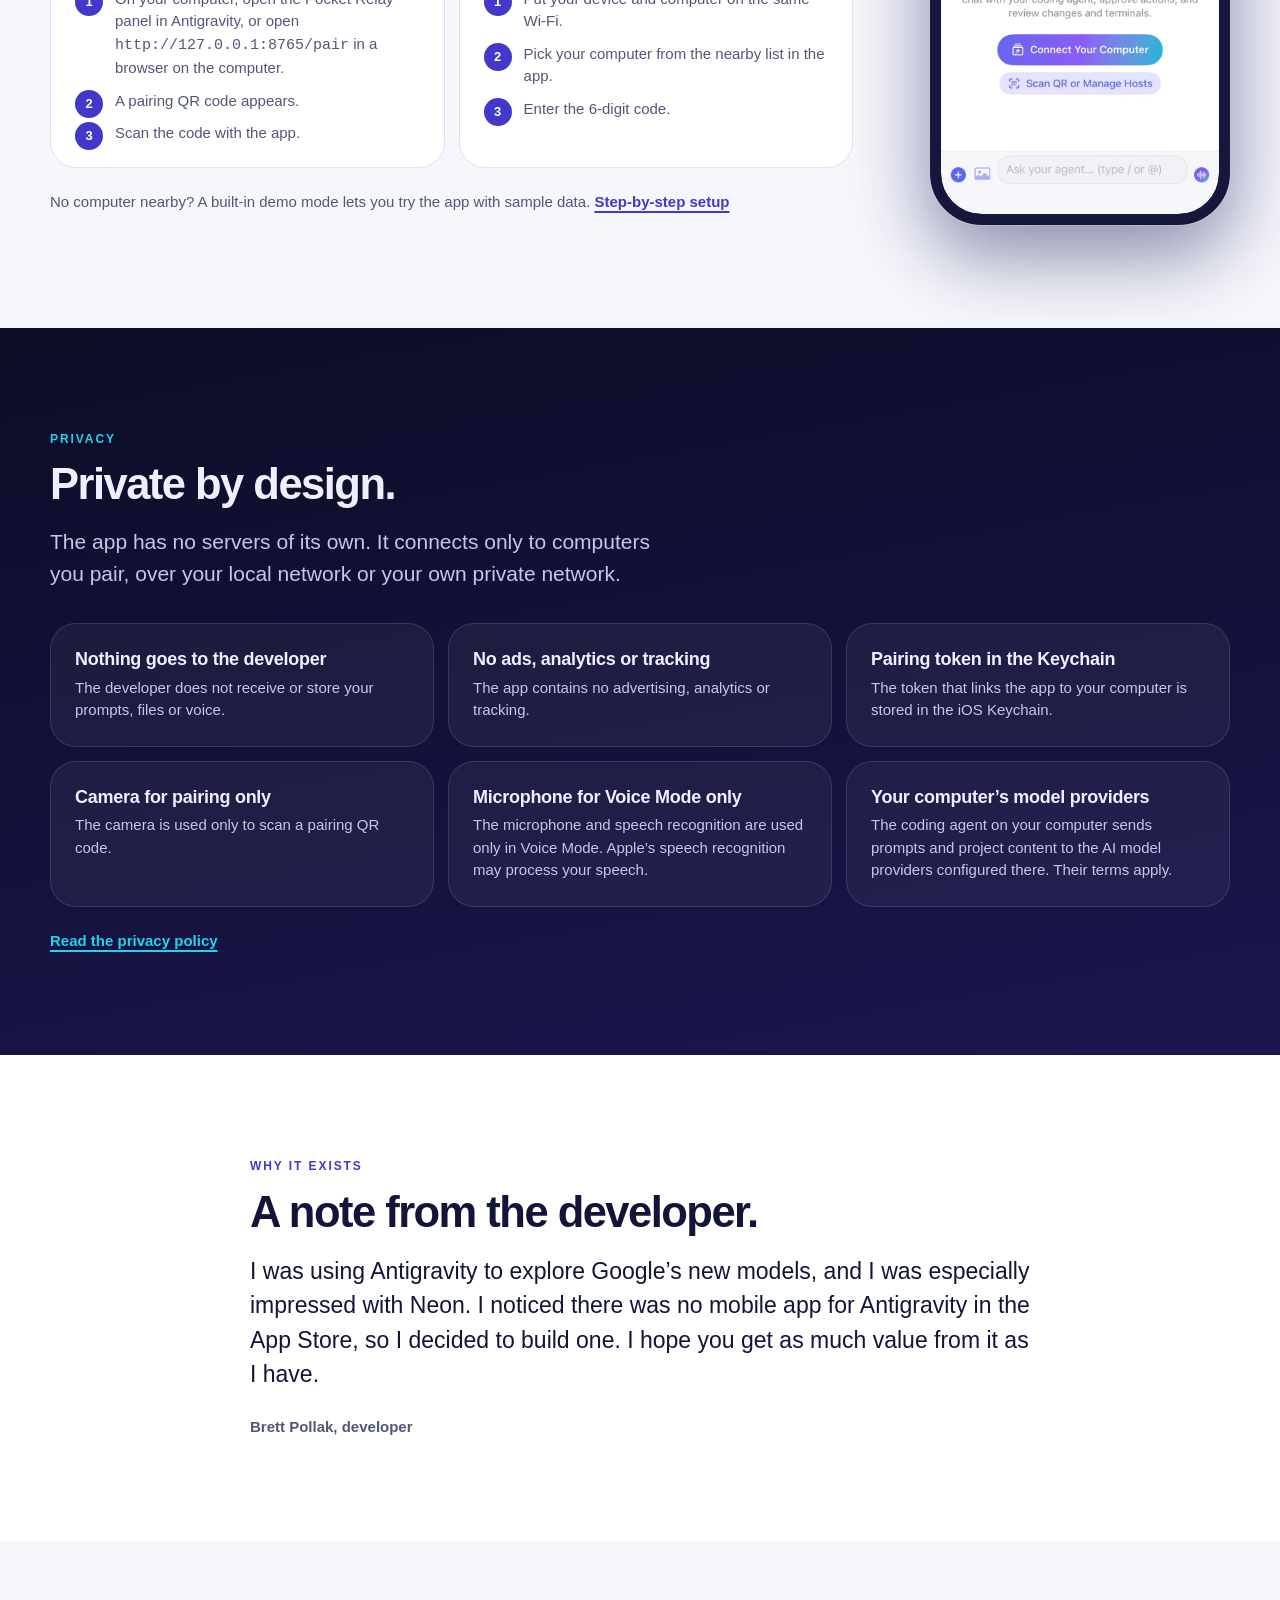
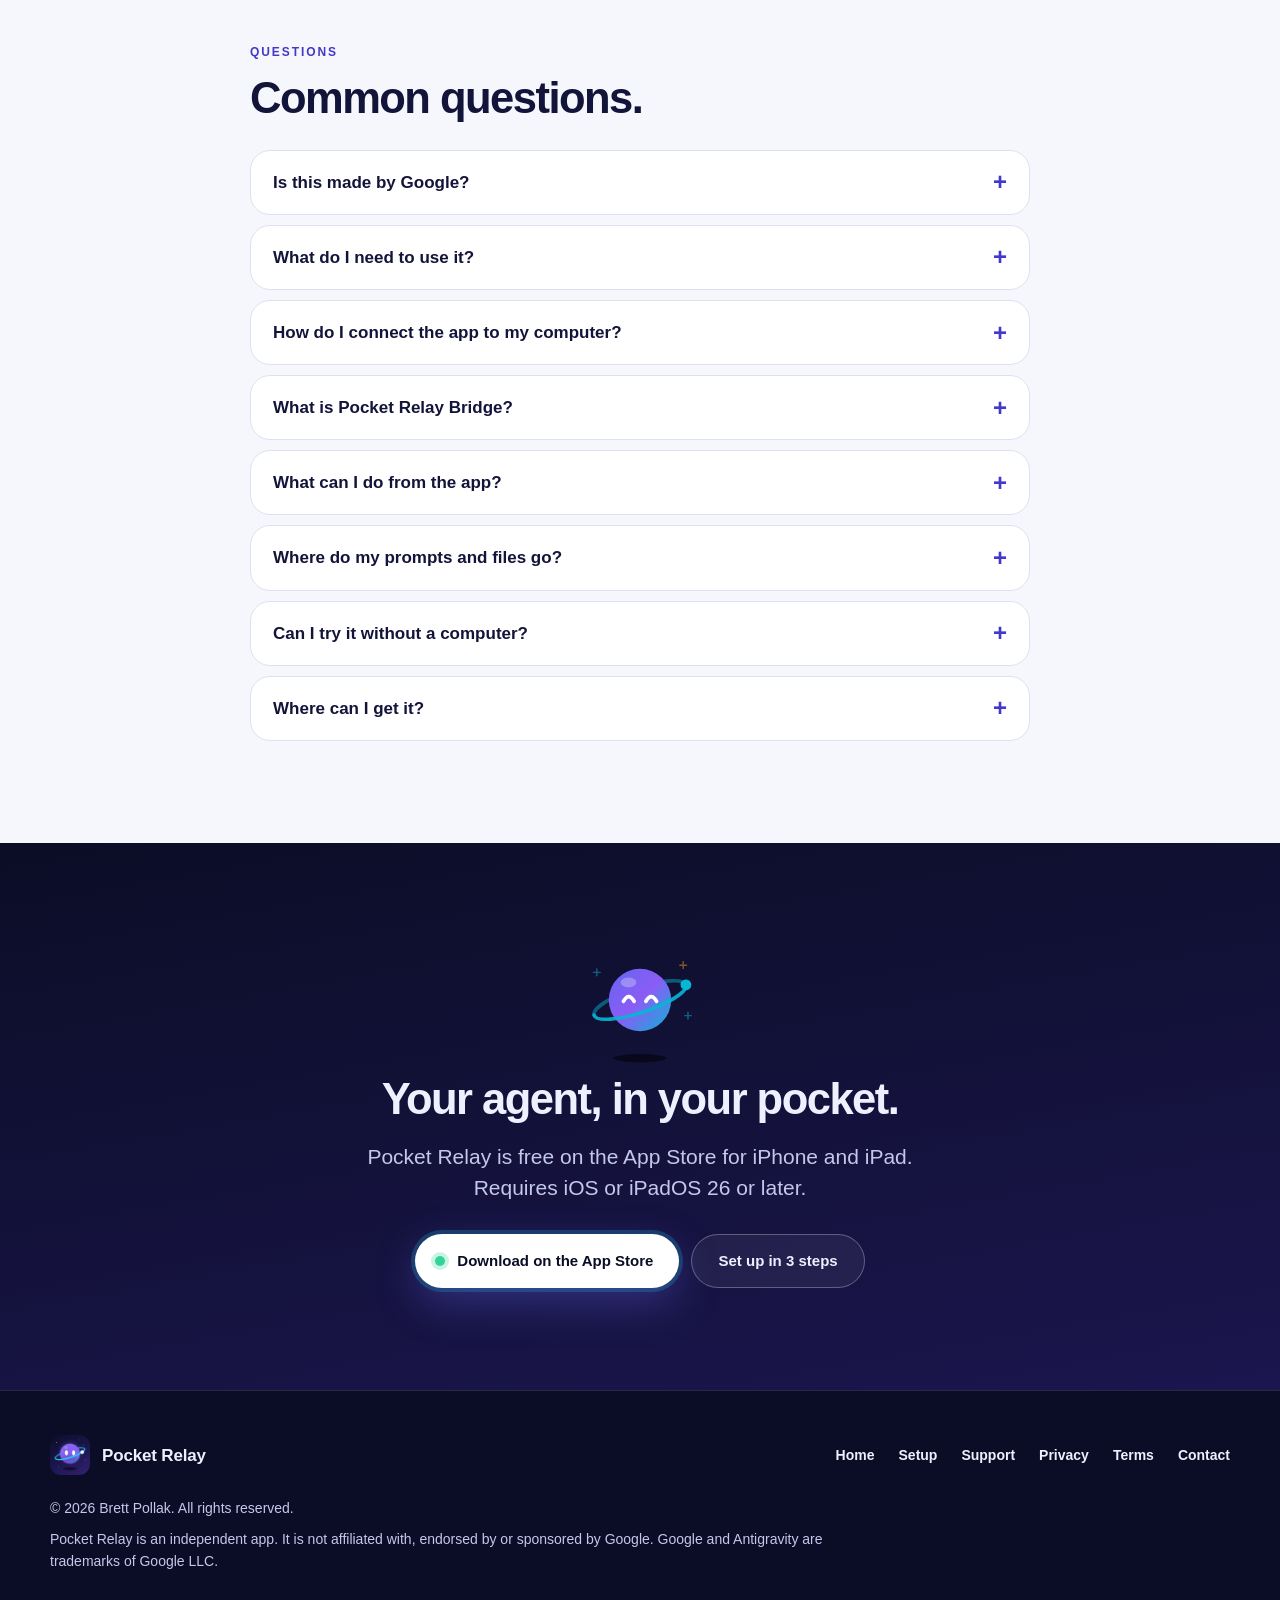
==== commit 49e5acd0: "Pairing instructions: drop the menu bar icon (the public installer has none), point to 127.0.0.1:876" ====
--- a/index.html
+++ b/index.html
@@ -205,7 +205,7 @@
                 <span class="tag">Fastest</span>
                 <h3>Scan a QR code</h3>
                 <ol class="steps">
-                  <li>On your computer, open the Pocket Relay panel in Antigravity, or choose “Pair iPhone or iPad…” from the Pocket Relay Bridge menu bar icon.</li>
+                  <li>On your computer, open the Pocket Relay panel in Antigravity, or open <code>http://127.0.0.1:8765/pair</code> in a browser on the computer.</li>
                   <li>A pairing QR code appears.</li>
                   <li>Scan the code with the app.</li>
                 </ol>
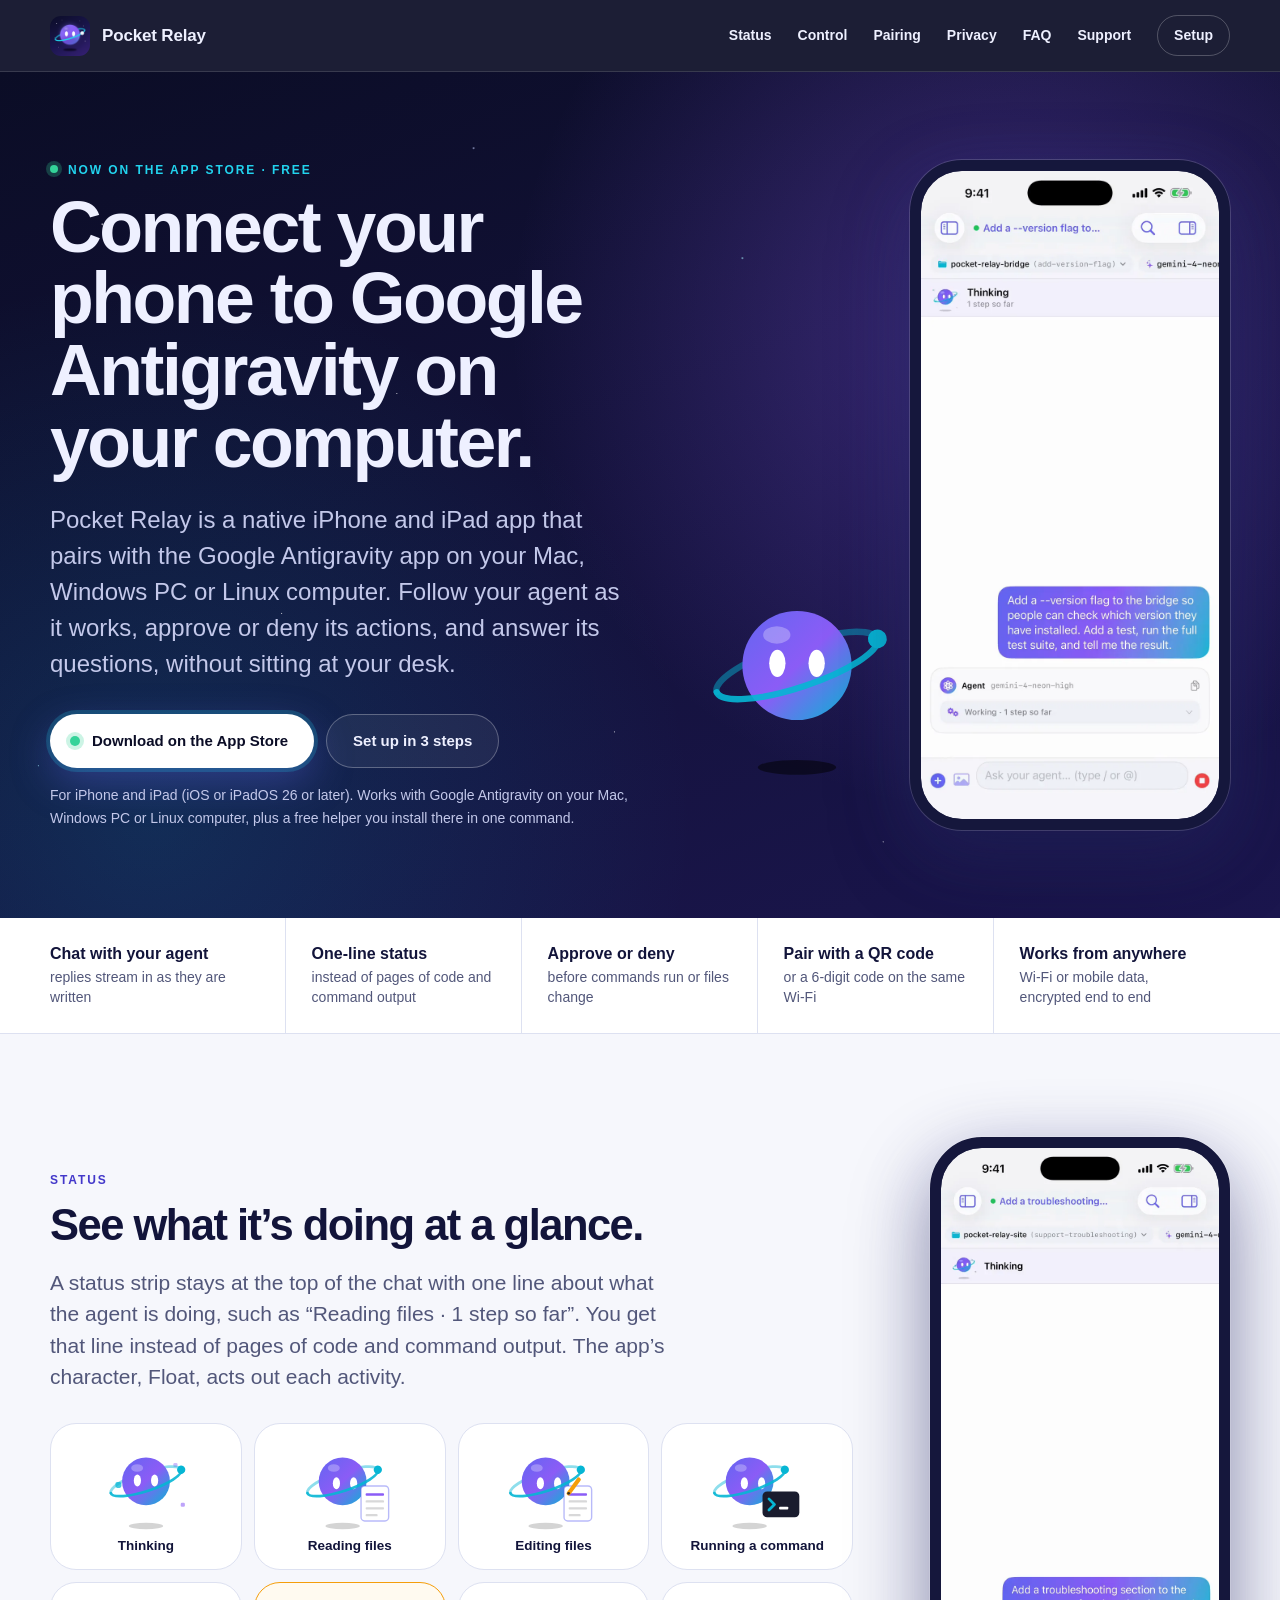
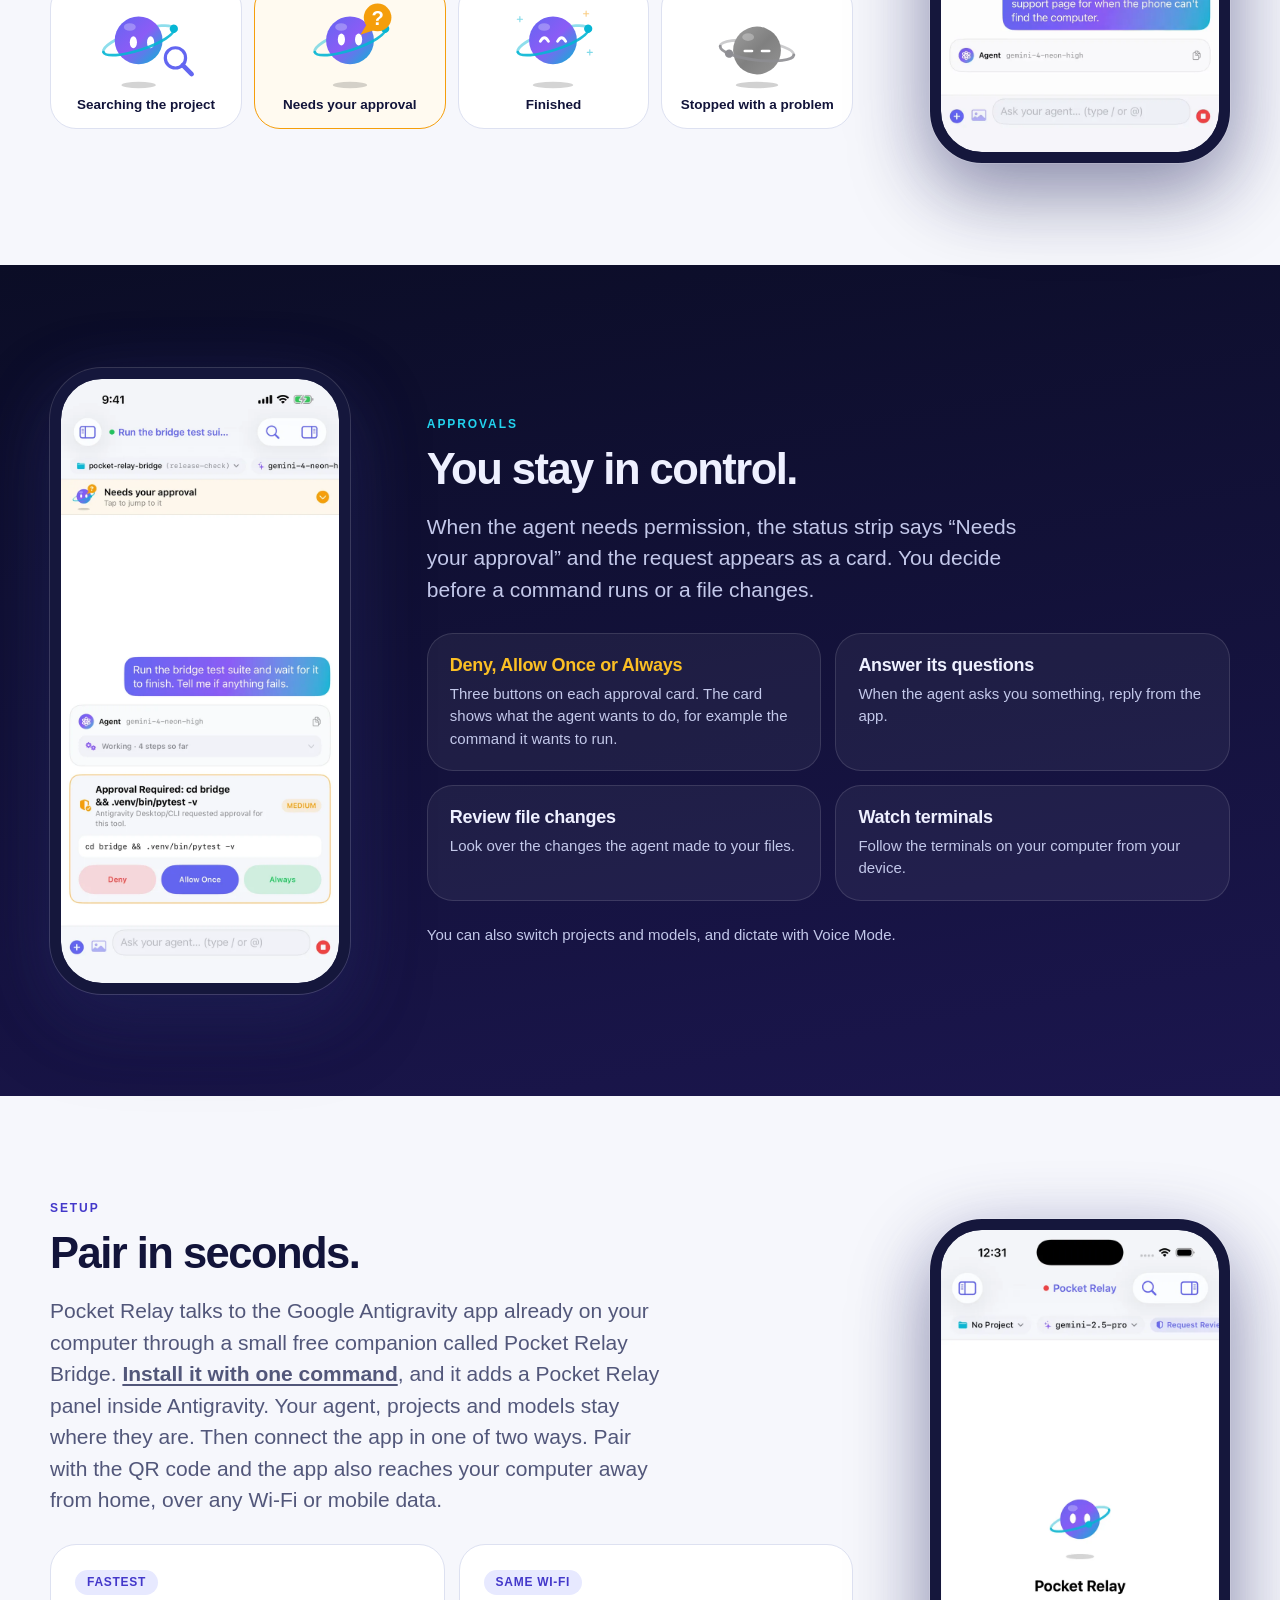
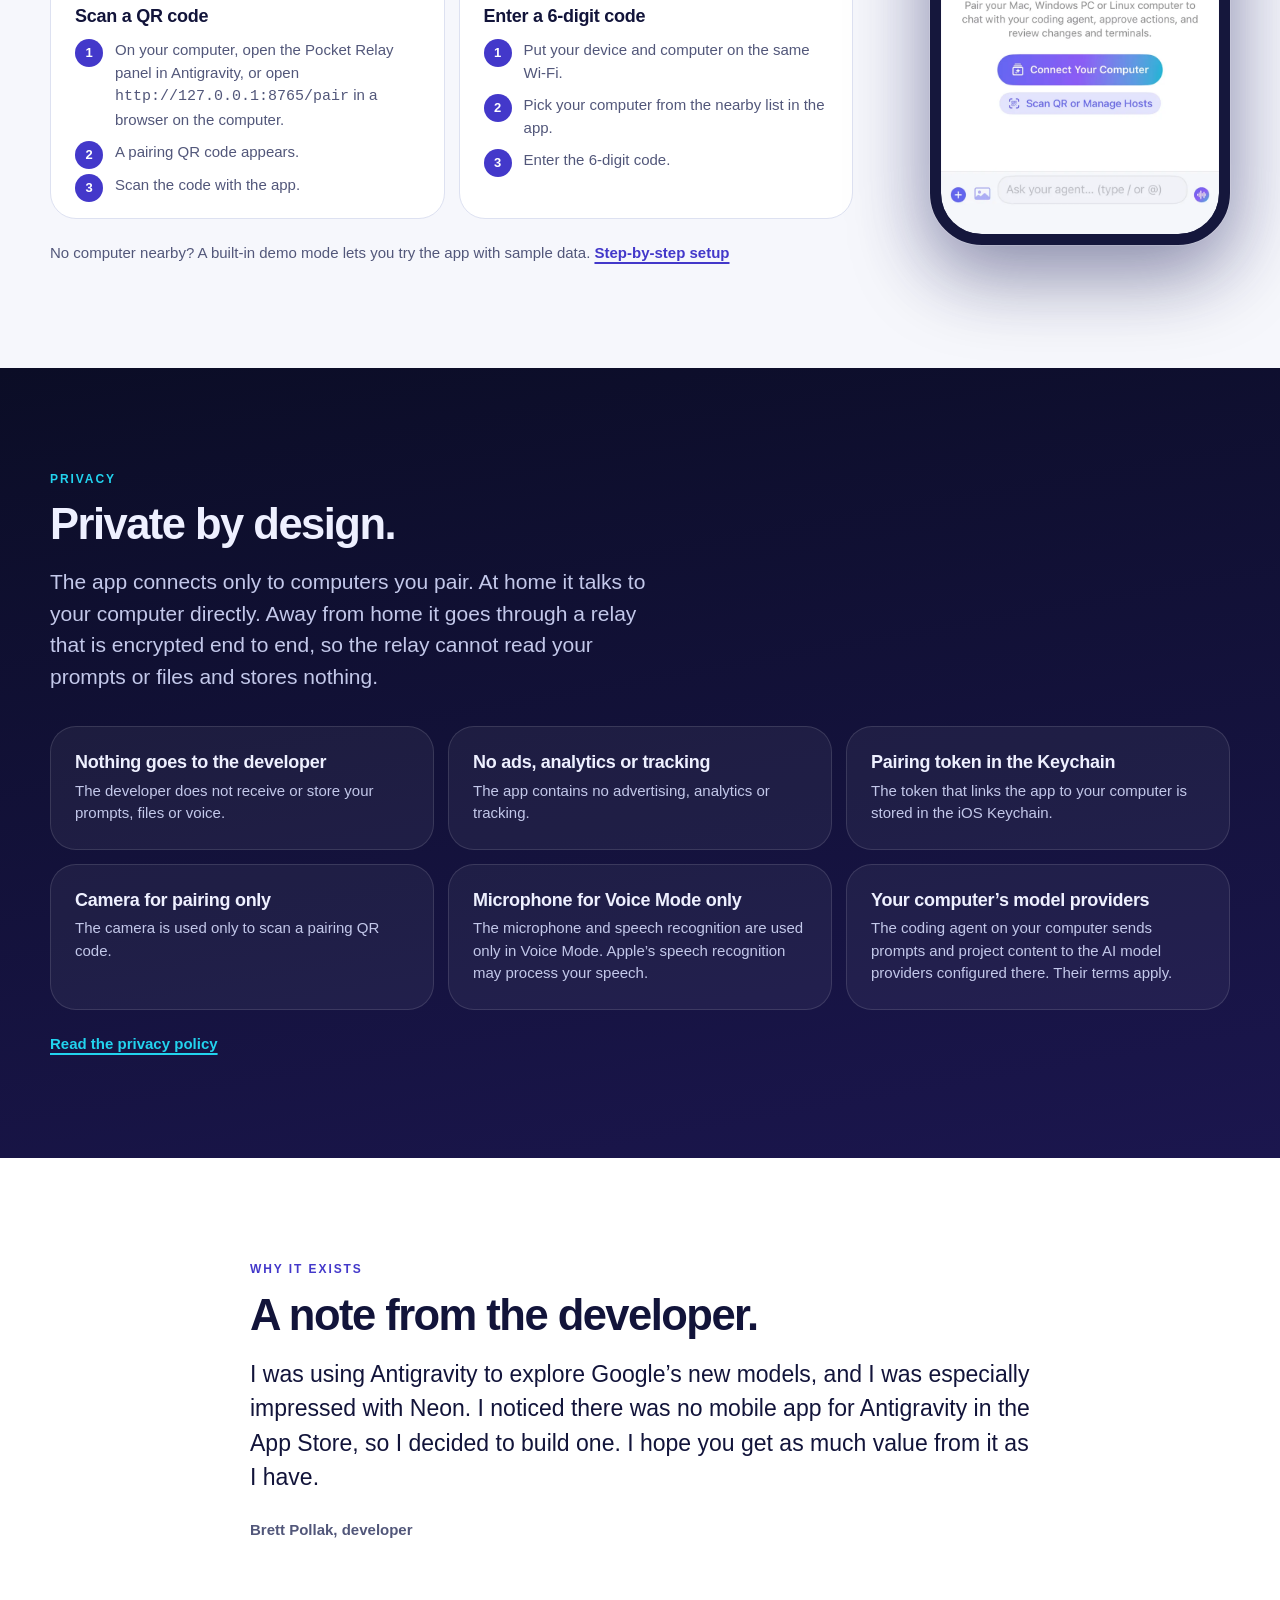
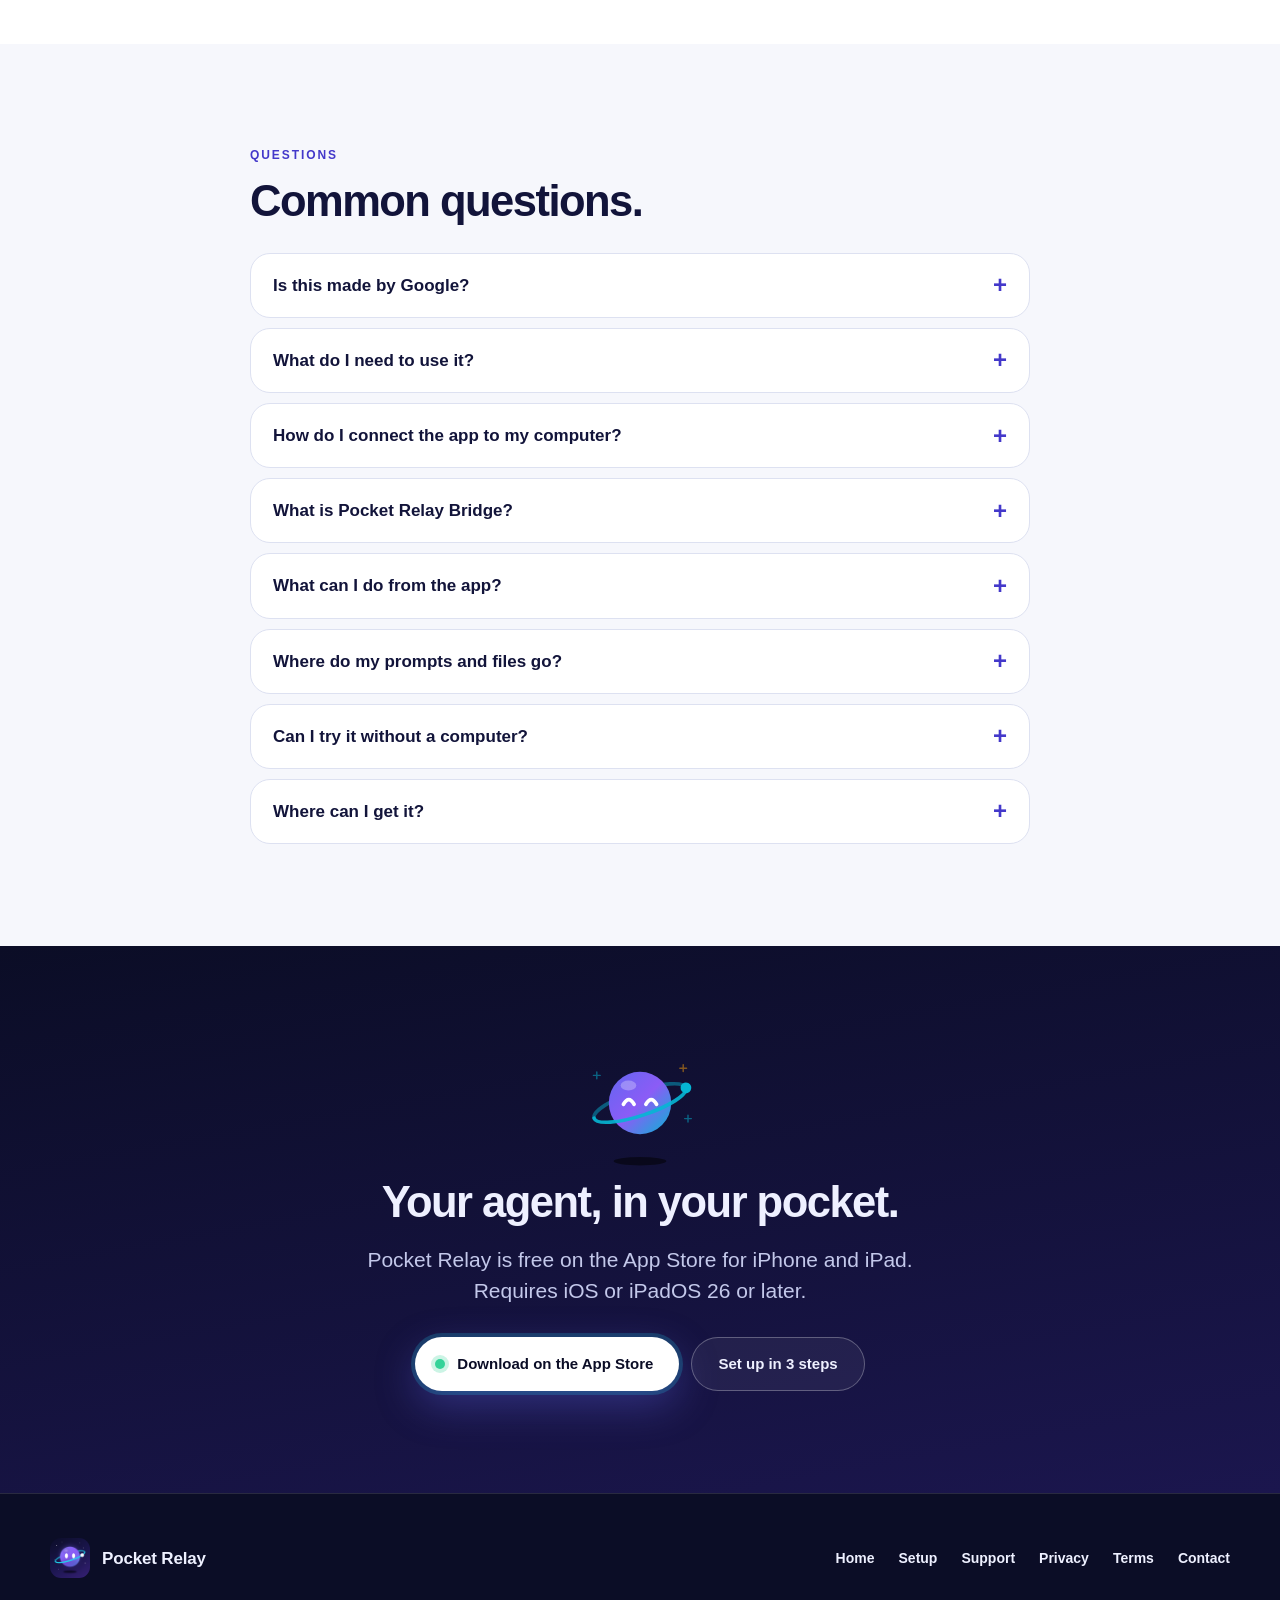
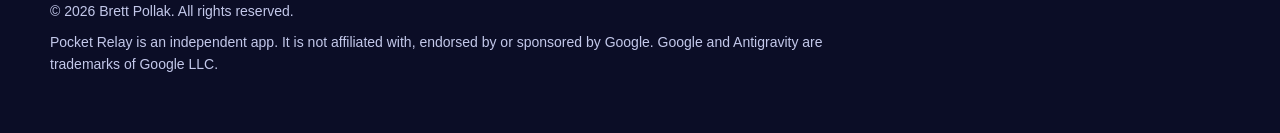
==== commit d1f739c6: "Site copy for 1.2: works from anywhere through the encrypted relay Co-Authored-By: Claude Opus 5.5 <" ====
--- a/index.html
+++ b/index.html
@@ -70,7 +70,7 @@
       "name": "What do I need to use it?",
       "acceptedAnswer": {
         "@type": "Answer",
-        "text": "An iPhone or iPad running iOS or iPadOS 26 or later, and a Mac, Windows PC or Linux computer running Google Antigravity with the Pocket Relay Bridge companion. The computer must be on, awake and reachable from your device."
+        "text": "An iPhone or iPad running iOS or iPadOS 26 or later, and a Mac, Windows PC or Linux computer running Google Antigravity with the Pocket Relay Bridge companion. The computer must be on, awake and connected to the internet."
       }
     },
     {
@@ -102,7 +102,7 @@
       "name": "Where do my prompts and files go?",
       "acceptedAnswer": {
         "@type": "Answer",
-        "text": "The app has no servers of its own. It connects only to computers you pair, over your local network or your own private network. The developer does not receive or store your prompts, files or voice. The coding agent on your computer sends prompts and project content to the AI model providers configured on that computer, and their terms apply."
+        "text": "It connects only to computers you pair: directly on your Wi‑Fi, or through an end-to-end encrypted relay when you are away. The relay cannot read what passes through and stores nothing. The developer does not receive or store your prompts, files or voice. The coding agent on your computer sends prompts and project content to the AI model providers configured on that computer, and their terms apply."
       }
     },
     {
@@ -156,7 +156,7 @@
           <li><strong>One-line status</strong><span>instead of pages of code and command output</span></li>
           <li><strong>Approve or deny</strong><span>before commands run or files change</span></li>
           <li><strong>Pair with a QR code</strong><span>or a 6‑digit code on the same Wi‑Fi</span></li>
-          <li><strong>No servers of its own</strong><span>connects only to computers you pair</span></li>
+          <li><strong>Works from anywhere</strong><span>Wi‑Fi or mobile data, encrypted end to end</span></li>
         </ul>
       </section>
 
@@ -199,7 +199,7 @@
           <div class="feature-copy">
             <p class="eyebrow">Setup</p>
             <h2>Pair in seconds.</h2>
-            <p class="lede">Pocket Relay talks to the Google Antigravity app already on your computer through a small free companion called Pocket Relay Bridge. <a href="setup/">Install it with one command</a>, and it adds a Pocket Relay panel inside Antigravity. Your agent, projects and models stay where they are. Then connect the app in one of two ways.</p>
+            <p class="lede">Pocket Relay talks to the Google Antigravity app already on your computer through a small free companion called Pocket Relay Bridge. <a href="setup/">Install it with one command</a>, and it adds a Pocket Relay panel inside Antigravity. Your agent, projects and models stay where they are. Then connect the app in one of two ways. Pair with the QR code and the app also reaches your computer away from home, over any Wi‑Fi or mobile data.</p>
             <div class="pair-methods">
               <div>
                 <span class="tag">Fastest</span>
@@ -233,7 +233,7 @@
           <div class="privacy-head">
             <p class="eyebrow">Privacy</p>
             <h2>Private by design.</h2>
-            <p class="lede">The app has no servers of its own. It connects only to computers you pair, over your local network or your own private network.</p>
+            <p class="lede">The app connects only to computers you pair. At home it talks to your computer directly. Away from home it goes through a relay that is encrypted end to end, so the relay cannot read your prompts or files and stores nothing.</p>
           </div>
           <div class="privacy-grid">
             <div><h3>Nothing goes to the developer</h3><p>The developer does not receive or store your prompts, files or voice.</p></div>
@@ -260,7 +260,7 @@
         <div class="shell narrow">
           <p class="eyebrow">Questions</p>
           <h2>Common questions.</h2>
-          <div class="faq-list"><details><summary>Is this made by Google?</summary><p>No. Pocket Relay is an independent app. It is not affiliated with, endorsed by or sponsored by Google. Google and Antigravity are trademarks of Google LLC.</p></details><details><summary>What do I need to use it?</summary><p>An iPhone or iPad running iOS or iPadOS 26 or later, and a Mac, Windows PC or Linux computer running Google Antigravity with the Pocket Relay Bridge companion. The computer must be on, awake and reachable from your device.</p></details><details><summary>How do I connect the app to my computer?</summary><p>Scan the QR code shown on your computer, which is the fastest way. Or pick a nearby computer on the same Wi‑Fi and enter a 6‑digit code. Codes last 10 minutes.</p></details><details><summary>What is Pocket Relay Bridge?</summary><p>A small free companion that runs on your computer so the app can connect to Google Antigravity. You <a href="setup/">install it with one command</a>, and it adds a Pocket Relay panel inside Antigravity.</p></details><details><summary>What can I do from the app?</summary><p>Chat with your agent and see replies stream in, see a one-line status of what it is doing, approve or deny actions, answer the agent&#x27;s questions, review file changes, watch terminals, switch projects and models, and dictate with Voice Mode.</p></details><details><summary>Where do my prompts and files go?</summary><p>The app has no servers of its own. It connects only to computers you pair, over your local network or your own private network. The developer does not receive or store your prompts, files or voice. The coding agent on your computer sends prompts and project content to the AI model providers configured on that computer, and their terms apply.</p></details><details><summary>Can I try it without a computer?</summary><p>Yes. A built-in demo mode lets you try the app with sample data. Nothing runs on a computer in demo mode.</p></details><details><summary>Where can I get it?</summary><p>Pocket Relay is free on the App Store for iPhone and iPad. It requires iOS or iPadOS 26 or later.</p></details></div>
+          <div class="faq-list"><details><summary>Is this made by Google?</summary><p>No. Pocket Relay is an independent app. It is not affiliated with, endorsed by or sponsored by Google. Google and Antigravity are trademarks of Google LLC.</p></details><details><summary>What do I need to use it?</summary><p>An iPhone or iPad running iOS or iPadOS 26 or later, and a Mac, Windows PC or Linux computer running Google Antigravity with the Pocket Relay Bridge companion. The computer must be on, awake and connected to the internet.</p></details><details><summary>How do I connect the app to my computer?</summary><p>Scan the QR code shown on your computer, which is the fastest way. Or pick a nearby computer on the same Wi‑Fi and enter a 6‑digit code. Codes last 10 minutes.</p></details><details><summary>What is Pocket Relay Bridge?</summary><p>A small free companion that runs on your computer so the app can connect to Google Antigravity. You <a href="setup/">install it with one command</a>, and it adds a Pocket Relay panel inside Antigravity.</p></details><details><summary>What can I do from the app?</summary><p>Chat with your agent and see replies stream in, see a one-line status of what it is doing, approve or deny actions, answer the agent&#x27;s questions, review file changes, watch terminals, switch projects and models, and dictate with Voice Mode.</p></details><details><summary>Where do my prompts and files go?</summary><p>It connects only to computers you pair: directly on your Wi‑Fi, or through an end-to-end encrypted relay when you are away. The relay cannot read what passes through and stores nothing. The developer does not receive or store your prompts, files or voice. The coding agent on your computer sends prompts and project content to the AI model providers configured on that computer, and their terms apply.</p></details><details><summary>Can I try it without a computer?</summary><p>Yes. A built-in demo mode lets you try the app with sample data. Nothing runs on a computer in demo mode.</p></details><details><summary>Where can I get it?</summary><p>Pocket Relay is free on the App Store for iPhone and iPad. It requires iOS or iPadOS 26 or later.</p></details></div>
         </div>
       </section>
 
